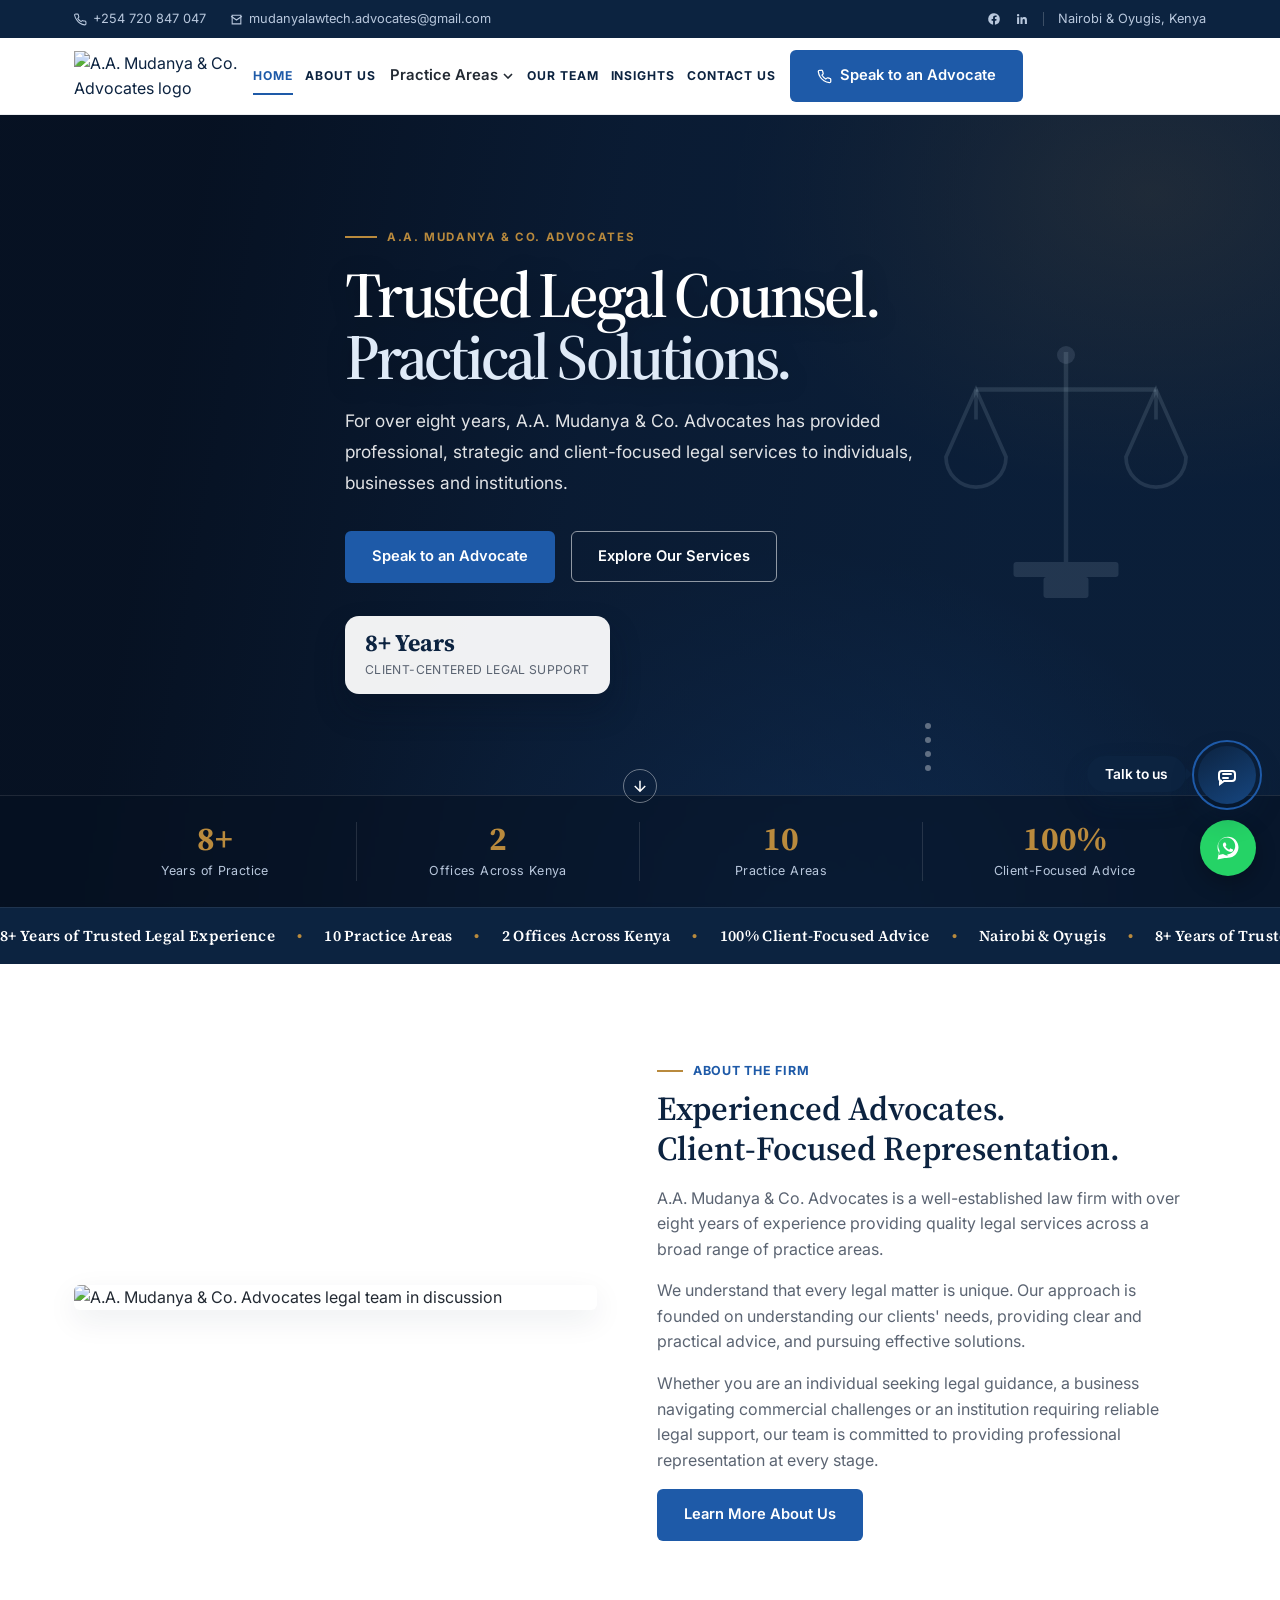
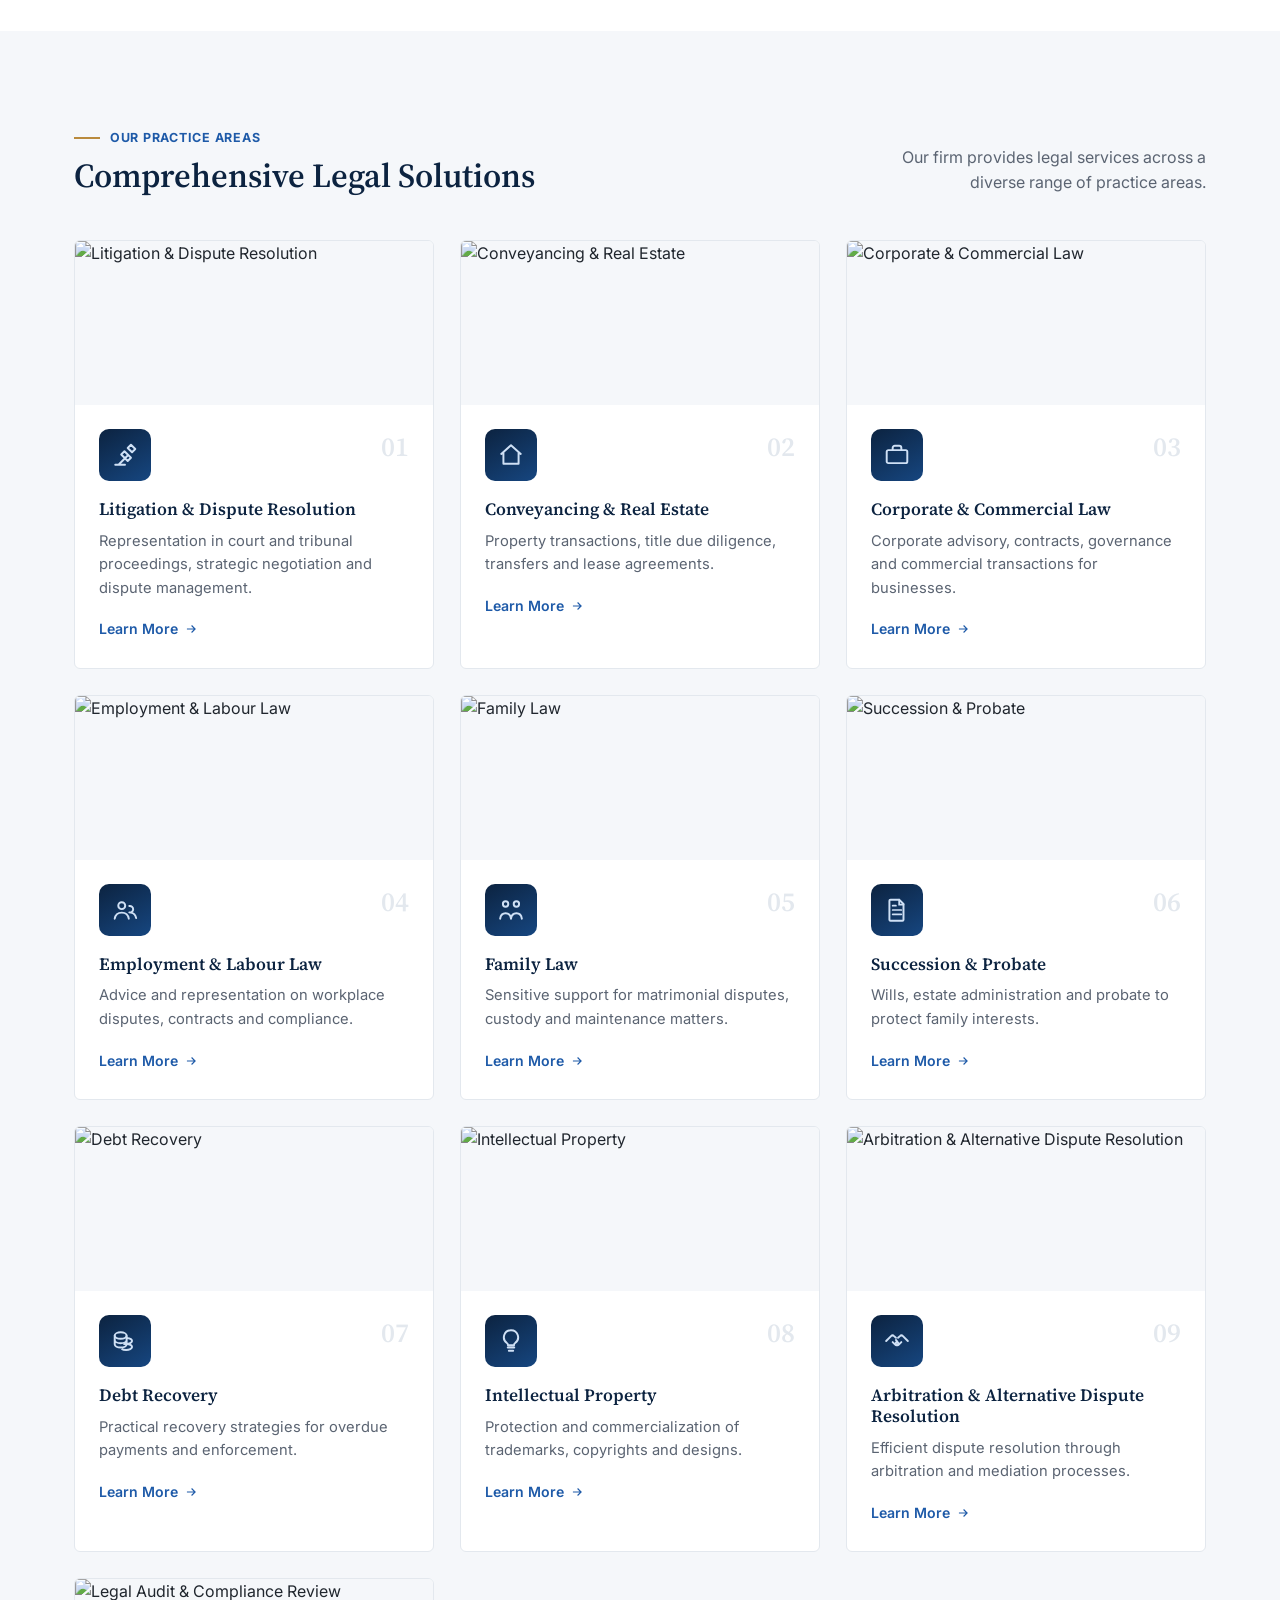
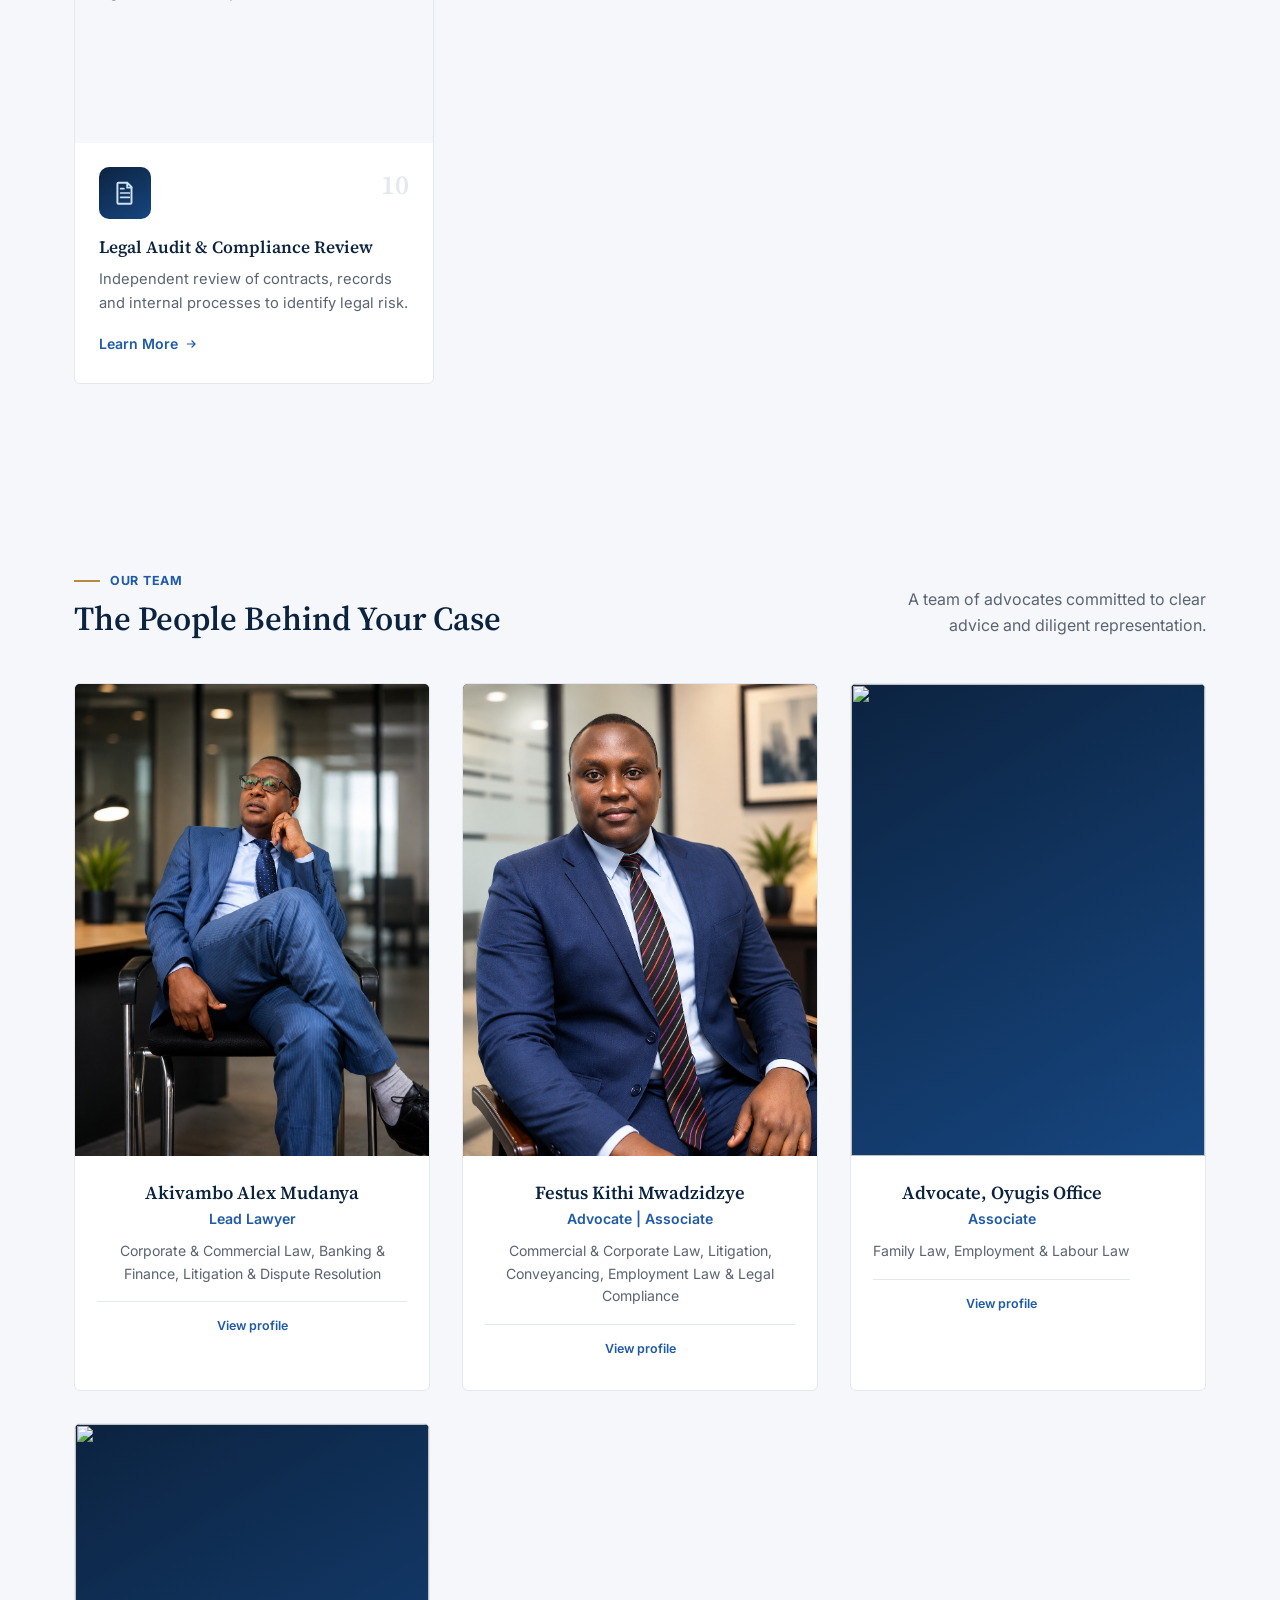
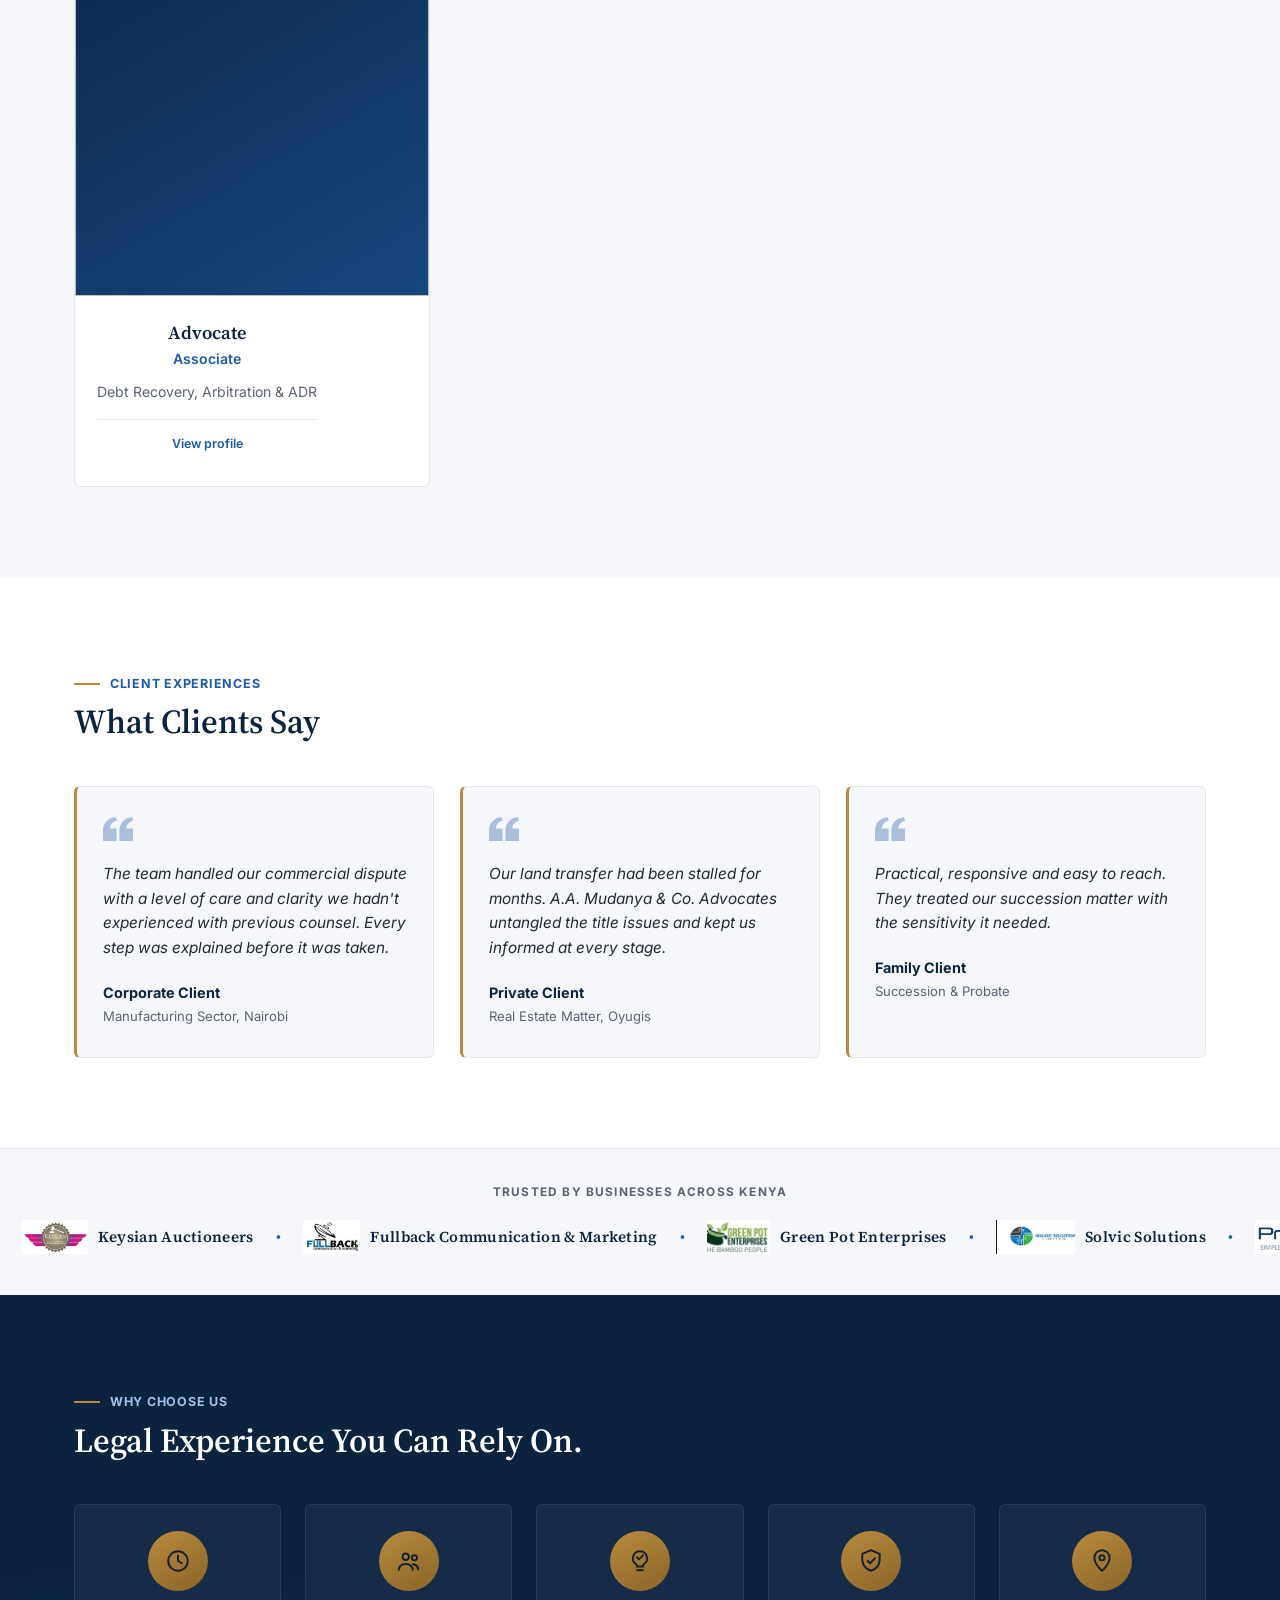
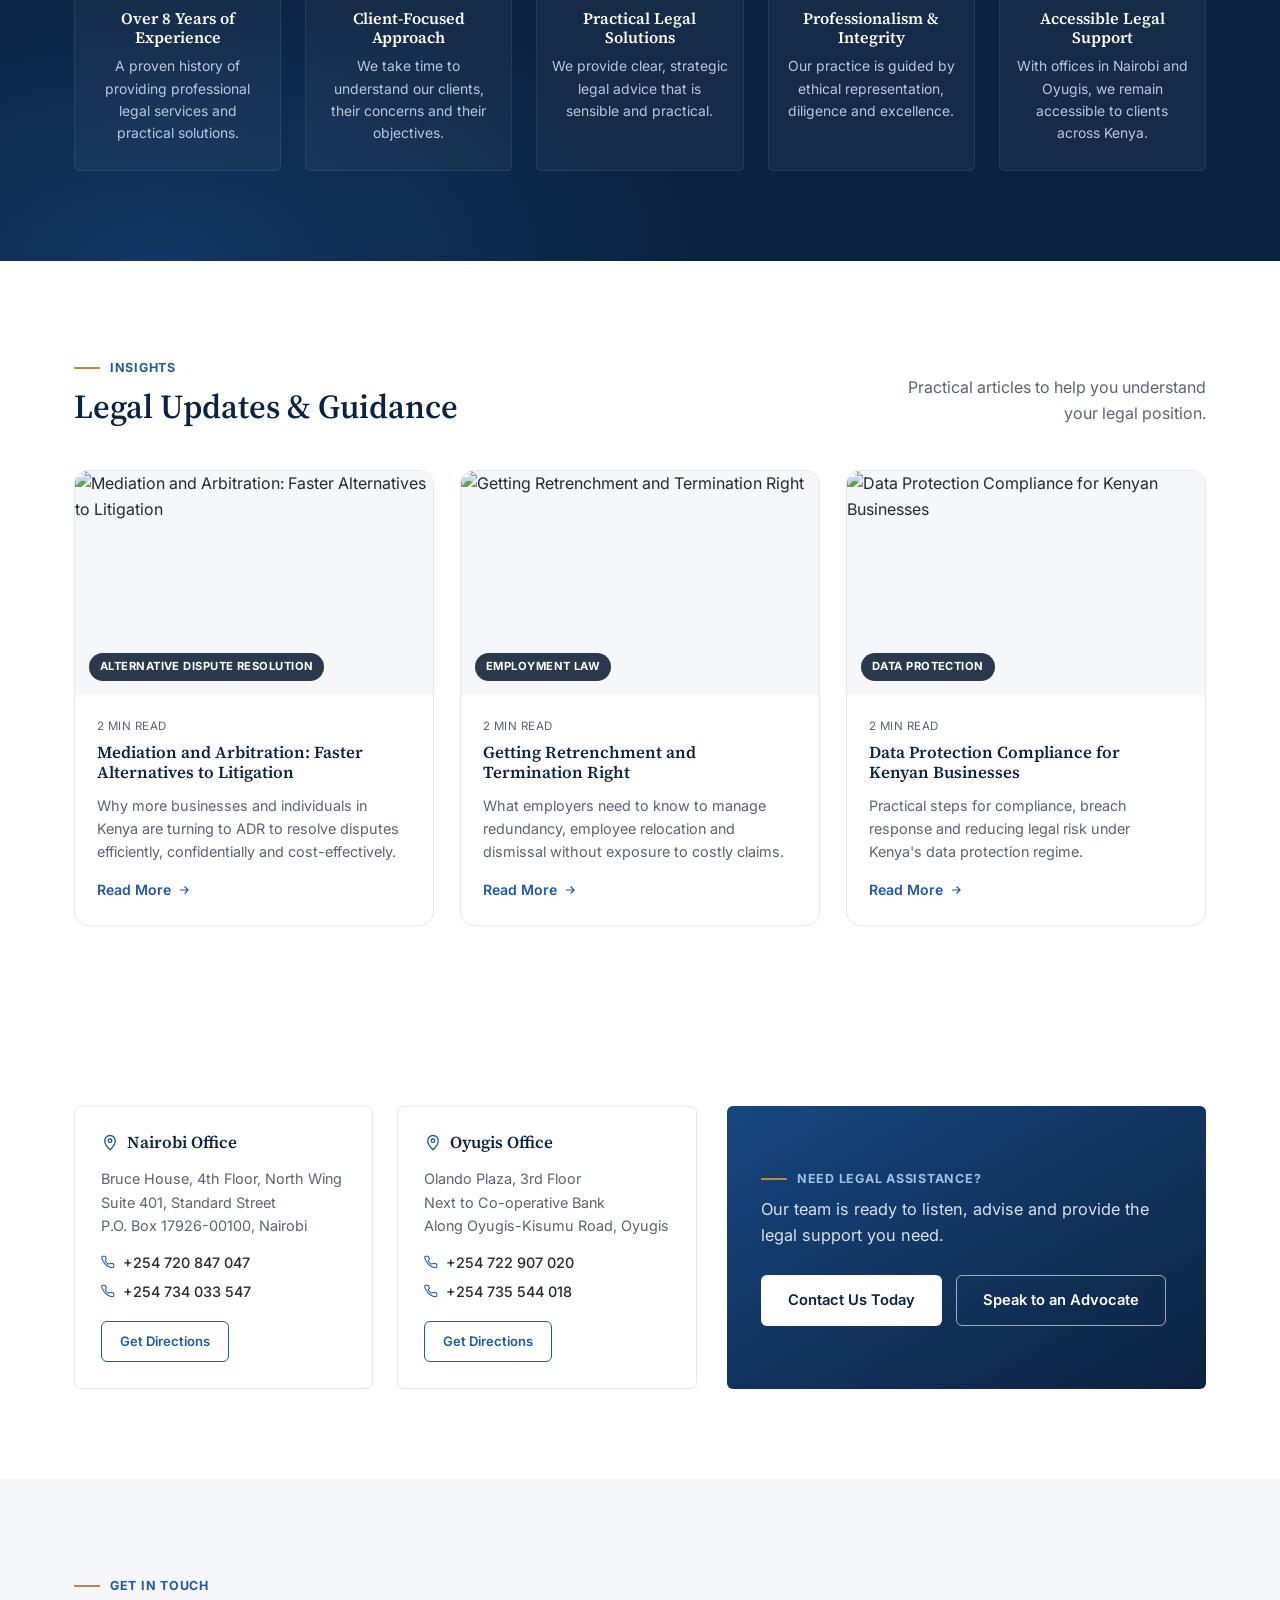
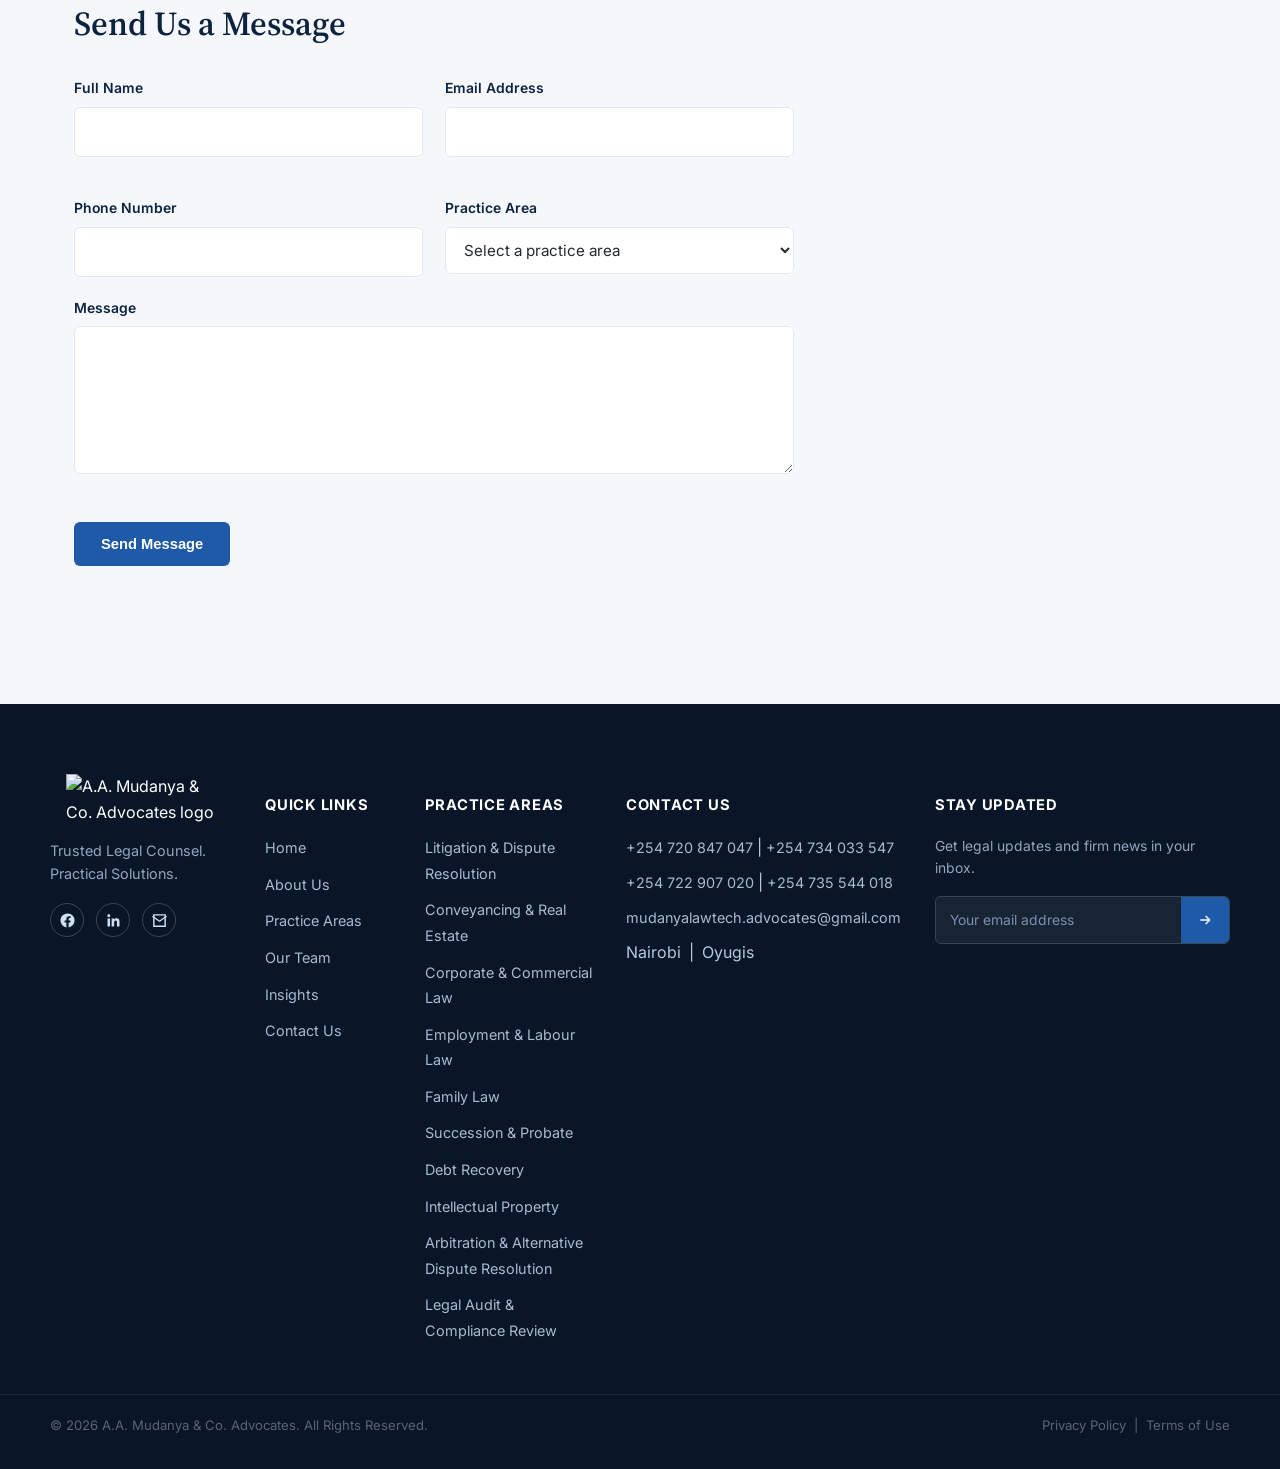
==== index.html @ a4281dee "Add files via upload" ====
<!DOCTYPE html>
<html lang="en">
<head>
<meta charset="UTF-8">
<meta name="viewport" content="width=device-width, initial-scale=1.0">
<title>A.A. Mudanya &amp; Co. Advocates | Trusted Legal Counsel, Practical Solutions</title>
<meta name="description" content="A.A. Mudanya & Co. Advocates is a well-established Kenyan law firm with over eight years of experience providing professional, strategic and client-focused legal services from offices in Nairobi and Oyugis.">
<link rel="preconnect" href="https://fonts.googleapis.com">
<link rel="preconnect" href="https://fonts.gstatic.com" crossorigin>
<link href="https://fonts.googleapis.com/css2?family=Source+Serif+4:opsz,wght@8..60,500;8..60,600;8..60,700&family=Inter:wght@400;500;600;700&display=swap" rel="stylesheet">
<link rel="stylesheet" href="style.css">
</head>
<body>

<!-- ================= UTILITY BAR ================= -->
<div class="utility-bar">
  <div class="container utility-inner">
    <div class="utility-contact">
      <a href="tel:+254720847047">
        <svg width="13" height="13" viewBox="0 0 24 24" fill="none" stroke="currentColor" stroke-width="2"><path d="M22 16.92v3a2 2 0 01-2.18 2 19.79 19.79 0 01-8.63-3.07 19.5 19.5 0 01-6-6A19.79 19.79 0 011.12 4.18 2 2 0 013.1 2h3a2 2 0 012 1.72c.12.9.35 1.79.68 2.63a2 2 0 01-.45 2.11L7.09 9.91a16 16 0 006 6l1.45-1.25a2 2 0 012.11-.45c.84.33 1.73.56 2.63.68A2 2 0 0122 16.92z"/></svg>
        +254 720 847 047
      </a>
      <a href="mailto:mudanyalawtech.advocates@gmail.com">
        <svg width="13" height="13" viewBox="0 0 24 24" fill="none" stroke="currentColor" stroke-width="2"><path d="M4 4h16v16H4z"/><path d="M22 6l-10 7L2 6"/></svg>
        mudanyalawtech.advocates@gmail.com
      </a>
    </div>
    <div class="utility-social">
      <a href="https://facebook.com" target="_blank" rel="noopener" aria-label="Facebook">
        <svg width="14" height="14" viewBox="0 0 24 24" fill="currentColor"><path d="M22 12a10 10 0 10-11.56 9.88v-6.99H7.9V12h2.54V9.8c0-2.5 1.49-3.89 3.78-3.89 1.1 0 2.24.2 2.24.2v2.46h-1.26c-1.24 0-1.63.77-1.63 1.56V12h2.78l-.44 2.89h-2.34v6.99A10 10 0 0022 12z"/></svg>
      </a>
      <a href="https://linkedin.com" target="_blank" rel="noopener" aria-label="LinkedIn">
        <svg width="14" height="14" viewBox="0 0 24 24" fill="currentColor"><path d="M20.45 20.45h-3.55v-5.57c0-1.33-.02-3.04-1.85-3.04-1.85 0-2.14 1.45-2.14 2.94v5.67H9.36V9h3.41v1.56h.05c.48-.9 1.64-1.85 3.38-1.85 3.6 0 4.27 2.37 4.27 5.46v6.28zM5.34 7.43a2.06 2.06 0 110-4.12 2.06 2.06 0 010 4.12zM7.12 20.45H3.56V9h3.56v11.45z"/></svg>
      </a>
      <span class="utility-divider" aria-hidden="true"></span>
      <span>Nairobi &amp; Oyugis, Kenya</span>
    </div>
  </div>
</div>

<!-- ================= HEADER ================= -->
<header class="site-header" id="header">
  <div class="container header-inner">
    <a href="#home" class="brand brand-logo-wrap" aria-label="A.A. Mudanya & Co. Advocates">
      <img
        class="brand-logo-mark"
        src="https://raw.githubusercontent.com/Ksyin/lawfirm/main/WhatsApp%20Image%202026-08-31%20at%2010.58.48.jpeg"
        alt="A.A. Mudanya & Co. Advocates logo"
      >
    </a>

    <nav class="main-nav" id="mainNav">
      <a href="#home" class="active">Home</a>
      <a href="#about">About Us</a>
      <div class="nav-dropdown">
        <button class="nav-dropdown-toggle" aria-haspopup="true" aria-expanded="false">
          Practice Areas <svg width="10" height="6" viewBox="0 0 10 6"><path d="M1 1l4 4 4-4" stroke="currentColor" stroke-width="1.6" fill="none"/></svg>
        </button>
        <div class="nav-dropdown-menu" id="practiceDropdown"></div>
      </div>
      <a href="#team">Our Team</a>
      <a href="#insights">Insights</a>
      <a href="#contact">Contact Us</a>
    </nav>

    <a href="tel:+254720847047" class="btn btn-primary btn-nav contact-cta">
      <svg width="15" height="15" viewBox="0 0 24 24" fill="none" stroke="currentColor" stroke-width="2"><path d="M22 16.92v3a2 2 0 01-2.18 2 19.79 19.79 0 01-8.63-3.07 19.5 19.5 0 01-6-6 19.79 19.79 0 01-3.07-8.67A2 2 0 014.11 2h3a2 2 0 012 1.72c.12.9.35 1.79.68 2.63a2 2 0 01-.45 2.11L8.09 9.91a16 16 0 006 6l1.45-1.25a2 2 0 012.11-.45c.84.33 1.73.56 2.63.68A2 2 0 0122 16.92z"/></svg>
      Speak to an Advocate
    </a>

    <button class="nav-toggle" id="navToggle" aria-label="Toggle menu" aria-expanded="false">
      <span></span><span></span><span></span>
    </button>
  </div>
</header>

<!-- ================= HERO ================= -->
<section class="hero" id="home">
  <div class="hero-slideshow" aria-hidden="true">
    <div class="hero-slide" style="background-image:url('https://images.unsplash.com/photo-1521790797524-b2497295b8a0?auto=format&fit=crop&w=1600&q=80')"></div>
    <div class="hero-slide" style="background-image:url('https://images.unsplash.com/photo-1521791136064-7986c2920216?auto=format&fit=crop&w=1600&q=80')"></div>
    <div class="hero-slide" style="background-image:url('https://images.unsplash.com/photo-1552652893-2aa10a0ab4df?auto=format&fit=crop&w=1600&q=80')"></div>
    <div class="hero-slide" style="background-image:url('https://images.unsplash.com/photo-1495603889488-42d1d66e5523?auto=format&fit=crop&w=1600&q=80')"></div>
  </div>
  <div class="hero-overlay"></div>
  <svg class="hero-scales" viewBox="0 0 200 200" aria-hidden="true">
    <line x1="100" y1="10" x2="100" y2="150" stroke="currentColor" stroke-width="3"/>
    <line x1="40" y1="35" x2="160" y2="35" stroke="currentColor" stroke-width="3"/>
    <circle cx="100" cy="12" r="6" fill="currentColor"/>
    <path d="M40 35 L20 80 a20 20 0 0040 0 Z" fill="none" stroke="currentColor" stroke-width="2.5"/>
    <path d="M160 35 L140 80 a20 20 0 0040 0 Z" fill="none" stroke="currentColor" stroke-width="2.5"/>
    <line x1="40" y1="35" x2="40" y2="55" stroke="currentColor" stroke-width="2.5"/>
    <line x1="160" y1="35" x2="160" y2="55" stroke="currentColor" stroke-width="2.5"/>
    <rect x="65" y="150" width="70" height="10" rx="2" fill="currentColor"/>
    <rect x="85" y="160" width="30" height="14" rx="2" fill="currentColor"/>
  </svg>
  <div class="container hero-inner">
    <div class="hero-copy-block">
      <p class="eyebrow hero-anim hero-anim-1">A.A. Mudanya &amp; Co. Advocates</p>
      <h1 class="hero-anim hero-anim-2">Trusted Legal Counsel.<br><span>Practical Solutions.</span></h1>
      <p class="hero-copy hero-anim hero-anim-3">For over eight years, A.A. Mudanya &amp; Co. Advocates has provided professional, strategic and client-focused legal services to individuals, businesses and institutions.</p>
      <div class="hero-actions hero-anim hero-anim-4">
        <a href="tel:+254720847047" class="btn btn-primary cta-pulse contact-cta">Speak to an Advocate</a>
        <a href="#practice-areas" class="btn btn-outline">Explore Our Services</a>
      </div>
      <div class="hero-badge hero-anim hero-anim-5">
        <strong>8+ Years</strong>
        <span>Client-centered legal support</span>
      </div>
    </div>
    <div class="hero-slide-dots" aria-hidden="true"><span></span><span></span><span></span><span></span></div>
    <a href="#practice-areas" class="hero-scroll-cue" aria-label="Scroll to explore">
      <svg width="18" height="18" viewBox="0 0 24 24" fill="none" stroke="currentColor" stroke-width="2"><path d="M12 5v14M5 12l7 7 7-7"/></svg>
    </a>
  </div>
  <div class="hero-stats" id="heroStats"></div>
</section>

<!-- ================= MARQUEE ================= -->
<div class="marquee-strip">
  <div class="marquee-track">
    <span>8+ Years of Trusted Legal Experience</span><span class="dot">•</span>
    <span>10 Practice Areas</span><span class="dot">•</span>
    <span>2 Offices Across Kenya</span><span class="dot">•</span>
    <span>100% Client-Focused Advice</span><span class="dot">•</span>
    <span>Nairobi &amp; Oyugis</span><span class="dot">•</span>
    <span>8+ Years of Trusted Legal Experience</span><span class="dot">•</span>
    <span>10 Practice Areas</span><span class="dot">•</span>
    <span>2 Offices Across Kenya</span><span class="dot">•</span>
    <span>100% Client-Focused Advice</span><span class="dot">•</span>
    <span>Nairobi &amp; Oyugis</span><span class="dot">•</span>
  </div>
</div>

<!-- ================= ABOUT ================= -->
<section class="about" id="about">
  <div class="container about-grid">
    <div class="about-media">
      <img src="https://images.unsplash.com/photo-1573496130141-209d200cebd8?auto=format&fit=crop&w=1000&q=80" alt="A.A. Mudanya &amp; Co. Advocates legal team in discussion" loading="lazy">
    </div>
    <div class="about-copy">
      <p class="section-tag reveal">About the Firm</p>
      <h2>Experienced Advocates.<br>Client-Focused Representation.</h2>
      <p>A.A. Mudanya &amp; Co. Advocates is a well-established law firm with over eight years of experience providing quality legal services across a broad range of practice areas.</p>
      <p>We understand that every legal matter is unique. Our approach is founded on understanding our clients' needs, providing clear and practical advice, and pursuing effective solutions.</p>
      <p>Whether you are an individual seeking legal guidance, a business navigating commercial challenges or an institution requiring reliable legal support, our team is committed to providing professional representation at every stage.</p>
      <a href="#contact" class="btn btn-primary">Learn More About Us</a>
    </div>
  </div>
</section>

<!-- ================= PRACTICE AREAS ================= -->
<section class="practice-areas" id="practice-areas">
  <div class="container">
    <div class="section-head">
      <div>
        <p class="section-tag reveal">Our Practice Areas</p>
        <h2>Comprehensive Legal Solutions</h2>
      </div>
      <p class="section-sub">Our firm provides legal services across a diverse range of practice areas.</p>
    </div>

    <div class="practice-grid" id="practiceGrid"></div>
  </div>
</section>

<section class="practice-detail-page" id="practiceDetailPage" aria-live="polite"></section>

<!-- ================= OUR TEAM ================= -->
<section class="team" id="team">
  <div class="container">
    <div class="section-head">
      <div>
        <p class="section-tag reveal">Our Team</p>
        <h2>The People Behind Your Case</h2>
      </div>
      <p class="section-sub">A team of advocates committed to clear advice and diligent representation.</p>
    </div>
    <div class="team-grid" id="teamGrid"></div>
  </div>
</section>

<!-- ================= TESTIMONIALS ================= -->
<section class="testimonials" id="testimonials">
  <div class="container">
    <p class="section-tag reveal">Client Experiences</p>
    <h2>What Clients Say</h2>
    <div class="testimonial-grid" id="testimonialGrid"></div>
  </div>
</section>

<!-- ================= TRUSTED BY ================= -->
<div class="clients-strip">
  <p class="clients-strip-label">Trusted by businesses across Kenya</p>
  <div class="marquee-strip marquee-strip-light">
    <div class="marquee-track marquee-track-logos">
      <span class="client-item"><img src="keysian.png" alt="Keysian Auctioneers" loading="lazy"><span>Keysian Auctioneers</span></span><span class="dot">•</span>
      <span class="client-item"><img src="fullback.png" alt="Fullback Communication & Marketing" loading="lazy"><span>Fullback Communication &amp; Marketing</span></span><span class="dot">•</span>
      <span class="client-item"><img src="greenpot.png" alt="Green Pot Enterprises" loading="lazy"><span>Green Pot Enterprises</span></span><span class="dot">•</span>
      <span class="client-item"><img src="solvic.png" alt="Solvic Solutions" loading="lazy"><span>Solvic Solutions</span></span><span class="dot">•</span>
      <span class="client-item"><img src="prosolar.png" alt="ProSolar" loading="lazy"><span>ProSolar</span></span><span class="dot">•</span>
      <span class="client-item"><img src="meridian.png" alt="Meridian Acceptances" loading="lazy"><span>Meridian Acceptances</span></span><span class="dot">•</span>
      <span class="client-item"><img src="blueriver.png" alt="Blue River Technology Solutions" loading="lazy"><span>Blue River Technology Solutions</span></span><span class="dot">•</span>
      <span class="client-item"><img src="ojowa.png" alt="Ojowa Empire" loading="lazy"><span>Ojowa Empire</span></span><span class="dot">•</span>
      <span class="client-item"><img src="kbf.png" alt="Kenya Basketball Federation" loading="lazy"><span>Kenya Basketball Federation</span></span><span class="dot">•</span>
      <span class="client-item client-item-text">Rehema Holdings</span><span class="dot">•</span>
      <span class="client-item"><img src="keysian.png" alt="Keysian Auctioneers" loading="lazy"><span>Keysian Auctioneers</span></span><span class="dot">•</span>
      <span class="client-item"><img src="fullback.png" alt="Fullback Communication & Marketing" loading="lazy"><span>Fullback Communication &amp; Marketing</span></span><span class="dot">•</span>
      <span class="client-item"><img src="greenpot.png" alt="Green Pot Enterprises" loading="lazy"><span>Green Pot Enterprises</span></span><span class="dot">•</span>
      <span class="client-item"><img src="solvic.png" alt="Solvic Solutions" loading="lazy"><span>Solvic Solutions</span></span><span class="dot">•</span>
      <span class="client-item"><img src="prosolar.png" alt="ProSolar" loading="lazy"><span>ProSolar</span></span><span class="dot">•</span>
      <span class="client-item"><img src="meridian.png" alt="Meridian Acceptances" loading="lazy"><span>Meridian Acceptances</span></span><span class="dot">•</span>
      <span class="client-item"><img src="blueriver.png" alt="Blue River Technology Solutions" loading="lazy"><span>Blue River Technology Solutions</span></span><span class="dot">•</span>
      <span class="client-item"><img src="ojowa.png" alt="Ojowa Empire" loading="lazy"><span>Ojowa Empire</span></span><span class="dot">•</span>
      <span class="client-item"><img src="kbf.png" alt="Kenya Basketball Federation" loading="lazy"><span>Kenya Basketball Federation</span></span><span class="dot">•</span>
      <span class="client-item client-item-text">Rehema Holdings</span><span class="dot">•</span>
    </div>
  </div>
</div>

<!-- ================= WHY CHOOSE US ================= -->
<section class="why-us" id="why-us">
  <div class="container">
    <p class="section-tag section-tag-light">Why Choose Us</p>
    <h2>Legal Experience You Can Rely On.</h2>

    <div class="why-grid" id="whyGrid"></div>
  </div>
</section>

<!-- ================= INSIGHTS ================= -->
<section class="insights" id="insights">
  <div class="container">
    <div class="section-head">
      <div>
        <p class="section-tag reveal">Insights</p>
        <h2>Legal Updates &amp; Guidance</h2>
      </div>
      <p class="section-sub">Practical articles to help you understand your legal position.</p>
    </div>
    <div class="insights-grid" id="insightsGrid"></div>
  </div>
</section>

<!-- ================= OFFICES / CONTACT ================= -->
<section class="offices" id="contact">
  <div class="container offices-grid">
    <div class="offices-list" id="officesList"></div>

    <div class="assist-card">
      <p class="section-tag section-tag-light">Need Legal Assistance?</p>
      <p class="assist-copy">Our team is ready to listen, advise and provide the legal support you need.</p>
      <div class="assist-actions">
        <a href="#contact-form" class="btn btn-light cta-pulse">Contact Us Today</a>
        <a href="tel:+254720847047" class="btn btn-outline-light contact-cta">Speak to an Advocate</a>
      </div>
    </div>
  </div>
</section>

<!-- ================= CONTACT FORM ================= -->
<section class="contact-form-section" id="contact-form">
  <div class="container">
    <p class="section-tag reveal">Get In Touch</p>
    <h2>Send Us a Message</h2>
    <form id="contactForm" class="contact-form" novalidate>
      <div class="form-row">
        <div class="form-field">
          <label for="fullName">Full Name</label>
          <input type="text" id="fullName" name="fullName" required>
          <span class="form-error" data-error-for="fullName"></span>
        </div>
        <div class="form-field">
          <label for="email">Email Address</label>
          <input type="email" id="email" name="email" required>
          <span class="form-error" data-error-for="email"></span>
        </div>
      </div>
      <div class="form-row">
        <div class="form-field">
          <label for="phone">Phone Number</label>
          <input type="tel" id="phone" name="phone">
        </div>
        <div class="form-field">
          <label for="subject">Practice Area</label>
          <select id="subject" name="subject"></select>
        </div>
      </div>
      <div class="form-field">
        <label for="message">Message</label>
        <textarea id="message" name="message" rows="5" required></textarea>
        <span class="form-error" data-error-for="message"></span>
      </div>
      <button type="submit" class="btn btn-primary">Send Message</button>
      <p class="form-status" id="formStatus" role="status" aria-live="polite"></p>
    </form>
  </div>
</section>

<!-- Chatbot -->
<div class="chatbot-widget" aria-live="polite">
  <button class="chatbot-banner" id="chatbotBanner" type="button">Talk to us</button>
  <button class="chatbot-fab" id="chatbotToggle" aria-label="Open legal chatbot">
    <span class="chatbot-fab-ping" aria-hidden="true"></span>
    <svg width="24" height="24" viewBox="0 0 24 24" fill="none" stroke="currentColor" stroke-width="2"><path d="M7 8h10a3 3 0 013 3v4a3 3 0 01-3 3H9l-4 3v-3H7a3 3 0 01-3-3v-4a3 3 0 013-3z"/><path d="M8 11h8M8 15h5" stroke-linecap="round"/></svg>
  </button>

  <div class="chatbot-panel" id="chatbotPanel" hidden>
    <div class="chatbot-header">
      <div>
        <strong>Legal Enquiry Desk</strong>
        <span id="chatbotHeaderSub">For general enquiries — not legal advice</span>
        <span class="chatbot-sync-status" id="chatbotSyncStatus"></span>
      </div>
      <button type="button" id="chatbotClose" aria-label="Close chatbot">×</button>
    </div>

    <div class="chatbot-gate" id="chatbotGate">
      <p class="chatbot-gate-lead">Before we begin, please share your email address. Everything you discuss here will be shared with our team so we can follow up.</p>
      <form id="chatbotGateForm" class="chatbot-gate-form" novalidate>
        <label for="chatbotGateEmail">Your email address</label>
        <input id="chatbotGateEmail" type="email" placeholder="you@example.com" required autocomplete="email">
        <span class="form-error" id="chatbotGateError"></span>
        <button type="submit" class="btn btn-primary btn-sm">Start Chat</button>
      </form>
      <p class="chatbot-gate-note">We only use this to respond to your enquiry — never for marketing.</p>
    </div>

    <div class="chatbot-body" id="chatbotBody">
      <div class="chatbot-messages" id="chatbotMessages"></div>

      <div class="chatbot-suggestions" id="chatbotSuggestions">
        <button type="button" class="chatbot-chip" data-message="I would like to request a consultation">Request a consultation</button>
        <button type="button" class="chatbot-chip" data-message="I have a land or property matter">Land matter</button>
        <button type="button" class="chatbot-chip" data-message="I have a family law matter">Family law</button>
      </div>

      <form id="chatbotForm" class="chatbot-form">
        <input id="chatbotInput" type="text" placeholder="Type your enquiry..." aria-label="Type your message">
        <button type="submit" aria-label="Send message">Send</button>
      </form>
    </div>
  </div>
</div>

<!-- WhatsApp floating button -->
<a class="whatsapp-fab" href="https://wa.me/254720847047" target="_blank" rel="noopener" aria-label="Chat with us on WhatsApp">
  <svg width="28" height="28" viewBox="0 0 32 32" fill="currentColor"><path d="M16.02 3C9.4 3 4.02 8.38 4.02 15c0 2.22.6 4.3 1.65 6.1L4 29l8.06-1.63A11.94 11.94 0 0016.02 27C22.64 27 28 21.62 28 15S22.64 3 16.02 3zm0 21.7c-1.94 0-3.75-.55-5.28-1.5l-.38-.23-4.79.97 1-4.66-.25-.39a9.63 9.63 0 01-1.5-5.19c0-5.36 4.36-9.72 9.72-9.72 5.36 0 9.72 4.36 9.72 9.72s-4.36 9.72-9.72 9.72h.48zm5.3-7.28c-.29-.15-1.72-.85-1.99-.94-.27-.1-.46-.15-.65.15-.19.29-.75.94-.92 1.13-.17.19-.34.22-.63.07-.29-.15-1.22-.45-2.32-1.44-.86-.77-1.44-1.71-1.6-2-.17-.29-.02-.45.13-.6.13-.13.29-.34.44-.51.15-.17.19-.29.29-.48.1-.19.05-.36-.02-.51-.08-.15-.65-1.58-.9-2.16-.24-.58-.48-.5-.65-.5h-.56c-.19 0-.5.07-.77.36-.26.29-1 .98-1 2.4s1.03 2.78 1.17 2.97c.15.19 2.03 3.1 4.91 4.35.69.3 1.22.48 1.64.61.69.22 1.31.19 1.81.11.55-.08 1.72-.7 1.96-1.38.24-.68.24-1.26.17-1.38-.07-.12-.26-.19-.55-.34z"/></svg>
</a>

<!-- ================= FOOTER ================= -->
<footer class="site-footer">
  <div class="container footer-grid">
    <div class="footer-brand">
      <a href="#home" class="brand brand-footer brand-logo-wrap brand-logo-wrap-footer" aria-label="A.A. Mudanya & Co. Advocates">
        <img
          class="brand-logo-mark brand-logo-mark-footer"
          src="https://raw.githubusercontent.com/Ksyin/lawfirm/main/WhatsApp%20Image%202026-08-31%20at%2010.58.48.jpeg"
          alt="A.A. Mudanya & Co. Advocates logo"
        >
      </a>
      <p>Trusted Legal Counsel.<br>Practical Solutions.</p>
      <div class="social-links">
        <a href="https://facebook.com" target="_blank" rel="noopener" aria-label="Facebook">
          <svg width="17" height="17" viewBox="0 0 24 24" fill="currentColor"><path d="M22 12a10 10 0 10-11.56 9.88v-6.99H7.9V12h2.54V9.8c0-2.5 1.49-3.89 3.78-3.89 1.1 0 2.24.2 2.24.2v2.46h-1.26c-1.24 0-1.63.77-1.63 1.56V12h2.78l-.44 2.89h-2.34v6.99A10 10 0 0022 12z"/></svg>
        </a>
        <a href="https://linkedin.com" target="_blank" rel="noopener" aria-label="LinkedIn">
          <svg width="17" height="17" viewBox="0 0 24 24" fill="currentColor"><path d="M20.45 20.45h-3.55v-5.57c0-1.33-.02-3.04-1.85-3.04-1.85 0-2.14 1.45-2.14 2.94v5.67H9.36V9h3.41v1.56h.05c.48-.9 1.64-1.85 3.38-1.85 3.6 0 4.27 2.37 4.27 5.46v6.28zM5.34 7.43a2.06 2.06 0 110-4.12 2.06 2.06 0 010 4.12zM7.12 20.45H3.56V9h3.56v11.45z"/></svg>
        </a>
        <a href="mailto:mudanyalawtech.advocates@gmail.com" aria-label="Email">
          <svg width="17" height="17" viewBox="0 0 24 24" fill="none" stroke="currentColor" stroke-width="2"><path d="M4 4h16v16H4z"/><path d="M22 6l-10 7L2 6"/></svg>
        </a>
      </div>
    </div>

    <div class="footer-col">
      <h4>Quick Links</h4>
      <ul>
        <li><a href="#home">Home</a></li>
        <li><a href="#about">About Us</a></li>
        <li><a href="#practice-areas">Practice Areas</a></li>
        <li><a href="#team">Our Team</a></li>
        <li><a href="#insights">Insights</a></li>
        <li><a href="#contact">Contact Us</a></li>
      </ul>
    </div>

    <div class="footer-col" id="footerPractice">
      <h4>Practice Areas</h4>
      <ul></ul>
    </div>

    <div class="footer-col">
      <h4>Contact Us</h4>
      <ul class="footer-contact">
        <li><a href="tel:+254720847047">+254 720 847 047</a> | <a href="tel:+254734033547">+254 734 033 547</a></li>
        <li><a href="tel:+254722907020">+254 722 907 020</a> | <a href="tel:+254735544018">+254 735 544 018</a></li>
        <li><a href="mailto:mudanyalawtech.advocates@gmail.com">mudanyalawtech.advocates@gmail.com</a></li>
        <li>Nairobi &nbsp;|&nbsp; Oyugis</li>
      </ul>
    </div>

    <div class="footer-col footer-newsletter">
      <h4>Stay Updated</h4>
      <p>Get legal updates and firm news in your inbox.</p>
      <form id="newsletterForm" class="newsletter-form" novalidate>
        <input type="email" id="newsletterEmail" name="newsletterEmail" placeholder="Your email address" required>
        <button type="submit" aria-label="Subscribe">
          <svg width="16" height="16" viewBox="0 0 24 24" fill="none" stroke="currentColor" stroke-width="2"><path d="M5 12h14M13 6l6 6-6 6"/></svg>
        </button>
      </form>
      <p class="form-status" id="newsletterStatus" role="status" aria-live="polite"></p>
    </div>
  </div>

  <div class="footer-bottom">
    <div class="container footer-bottom-inner">
      <p>&copy; <span id="year"></span> A.A. Mudanya &amp; Co. Advocates. All Rights Reserved.</p>
      <p><a href="privacy.html">Privacy Policy</a> &nbsp;|&nbsp; <a href="#">Terms of Use</a></p>
    </div>
  </div>
</footer>

<button class="back-to-top" id="backToTop" aria-label="Back to top">
  <svg width="16" height="16" viewBox="0 0 24 24" fill="none" stroke="currentColor" stroke-width="2"><path d="M12 19V5M5 12l7-7 7 7"/></svg>
</button>

<script src="data.js"></script>
<script src="script.js"></script>

<!-- Appointment Modal --> 
<div class="modal" id="appointmentModal" aria-hidden="true">
  <div class="modal-overlay" data-modal-close></div>
  <div class="modal-content" role="dialog" aria-modal="true" aria-labelledby="modalTitle">
    <button class="modal-close" data-modal-close aria-label="Close">×</button>
    <h3 id="modalTitle">Book an Appointment</h3>
    <form id="appointmentForm" class="appointment-form">
      <input type="hidden" id="appointmentPractice" name="practice">
      <div class="form-field"><label for="apptName">Full name</label><input id="apptName" name="fullName" required></div>
      <div class="form-field"><label for="apptEmail">Email</label><input id="apptEmail" name="email" type="email" required></div>
      <div class="form-field"><label for="apptPhone">Phone</label><input id="apptPhone" name="phone" required></div>
      <div class="form-field"><label for="apptDate">Preferred date & time</label><input id="apptDate" name="datetime" type="datetime-local"></div>
      <div class="form-field"><label for="apptMessage">Message</label><textarea id="apptMessage" name="message" rows="3"></textarea></div>
      <div style="display:flex;gap:10px;margin-top:12px;"><button type="submit" class="btn btn-primary">Request Appointment</button><button type="button" class="btn btn-light" data-modal-close>Cancel</button></div>
    </form>
  </div>
</div>

<!-- Team Profile Modal -->
<div class="modal" id="teamModal" aria-hidden="true">
  <div class="modal-overlay" data-modal-close></div>
  <div class="modal-content team-modal-content" role="dialog" aria-modal="true" aria-labelledby="teamModalTitle">
    <button class="modal-close" data-modal-close aria-label="Close">×</button>
    <div id="teamModalBody"></div>
  </div>
</div>
</body>
</html>
---- style.css ----
/* ==========================================================================
   A.A. Mudanya & Co. Advocates — stylesheet
   Palette:  --navy (deep brand navy) / --blue (accent, CTAs, links)
             --gold (understated highlight) / --ink (body text) / --paper (bg)
   Type:     Source Serif 4 for headings, Inter for UI/body
   ========================================================================== */

:root {
  --navy: #0c2340;
  --navy-2: #102b4e;
  --blue: #1e5aa8;
  --blue-dark: #164680;
  --gold: #b98a3d;
  --ink: #232a33;
  --ink-soft: #5b6472;
  --paper: #ffffff;
  --paper-2: #f5f7fa;
  --line: #e3e8ee;

  --font-display: "Source Serif 4", Georgia, serif;
  --font-body: "Inter", -apple-system, BlinkMacSystemFont, "Segoe UI", sans-serif;

  --container: 1180px;
  --radius: 6px;
  --shadow: 0 10px 30px rgba(12, 35, 64, 0.08);
}

* { box-sizing: border-box; }

/* ---------- contact popover (Call / WhatsApp) ---------- */
.contact-popover {
  position: fixed;
  z-index: 200;
  width: min(280px, calc(100vw - 24px));
  background: #fff;
  border: 1px solid var(--line);
  border-radius: 14px;
  box-shadow: 0 20px 45px rgba(12,35,64,.25);
  padding: 14px;
  opacity: 0;
  transform: translateY(-6px);
  pointer-events: none;
  transition: opacity .15s ease, transform .15s ease;
}
.contact-popover.is-open {
  opacity: 1;
  transform: translateY(0);
  pointer-events: auto;
}
.contact-popover-label {
  font-size: .74rem;
  font-weight: 700;
  text-transform: uppercase;
  letter-spacing: .06em;
  color: var(--ink-soft);
  margin-bottom: 10px;
}
.contact-popover-option {
  display: flex;
  align-items: center;
  gap: 10px;
  padding: 11px 12px;
  border-radius: 10px;
  font-weight: 600;
  font-size: .92rem;
  color: var(--ink);
  border: 1px solid var(--line);
  margin-bottom: 8px;
  transition: background .15s ease, border-color .15s ease;
}
.contact-popover-option:last-child { margin-bottom: 0; }
.contact-popover-option svg { flex-shrink: 0; }
.contact-popover-call { color: var(--navy); }
.contact-popover-call:hover { background: var(--paper-2); border-color: var(--blue); }
.contact-popover-whatsapp { color: #fff; background: #25d366; border-color: #25d366; }
.contact-popover-whatsapp:hover { background: #1ebe5a; }
html { scroll-behavior: smooth; }
body {
  margin: 0;
  font-family: var(--font-body);
  color: var(--ink);
  background: var(--paper);
  line-height: 1.6;
}
img { max-width: 100%; display: block; }
a { color: inherit; text-decoration: none; }
ul { list-style: none; margin: 0; padding: 0; }
h1, h2, h3 { font-family: var(--font-display); font-weight: 600; color: var(--navy); margin: 0 0 .5em; line-height: 1.2; }
p { margin: 0 0 1em; color: var(--ink-soft); }
.container { max-width: var(--container); margin: 0 auto; padding: 0 24px; }

@media (prefers-reduced-motion: reduce) {
  html { scroll-behavior: auto; }
  * { animation-duration: 0.01ms !important; transition-duration: 0.01ms !important; }
}

:focus-visible { outline: 2px solid var(--blue); outline-offset: 2px; }

/* ---------- buttons ---------- */
.btn {
  position: relative;
  display: inline-flex;
  align-items: center;
  gap: 8px;
  padding: 13px 26px;
  border-radius: var(--radius);
  font-weight: 600;
  font-size: .92rem;
  border: 1.5px solid transparent;
  cursor: pointer;
  transition: background .18s ease, color .18s ease, border-color .18s ease, transform .12s ease;
  white-space: nowrap;
  overflow: hidden;
}
.btn::after {
  content: "";
  position: absolute;
  top: 0;
  left: -60%;
  width: 40%;
  height: 100%;
  background: linear-gradient(120deg, transparent, rgba(255,255,255,.35), transparent);
  transform: skewX(-20deg);
  transition: left .55s ease;
  pointer-events: none;
}
.btn:hover::after { left: 130%; }
.btn:hover { transform: translateY(-1px); }
.btn-primary { background: var(--blue); color: #fff; }
.btn-primary:hover { background: var(--blue-dark); }
.btn-outline { background: transparent; color: #fff; border-color: rgba(255,255,255,.55); }
.btn-outline:hover { background: rgba(255,255,255,.12); border-color: #fff; }
.btn-outline-dark { background: transparent; color: var(--blue); border-color: var(--blue); }
.btn-outline-dark:hover { background: var(--blue); color: #fff; }
.btn-outline-light { background: transparent; color: #fff; border-color: rgba(255,255,255,.6); }
.btn-outline-light:hover { background: #fff; color: var(--navy); }
.btn-light { background: #fff; color: var(--navy); }
.btn-light:hover { background: var(--paper-2); }
.btn-sm { padding: 9px 18px; font-size: .82rem; }

/* ---------- pulse effect for CTAs ---------- */
@keyframes ctaPulse {
  0% { box-shadow: 0 0 0 0 rgba(30,90,168,.45); }
  70% { box-shadow: 0 0 0 14px rgba(30,90,168,0); }
  100% { box-shadow: 0 0 0 0 rgba(30,90,168,0); }
}
.cta-pulse { animation: ctaPulse 2.2s ease-out infinite; }
.cta-pulse:hover { animation-play-state: paused; }

.section-tag {
  display: inline-flex;
  align-items: center;
  gap: 10px;
  text-transform: uppercase;
  letter-spacing: .06em;
  font-size: .78rem;
  font-weight: 700;
  color: var(--blue);
  margin: 0 0 .6em;
}
.section-tag::before {
  content: "";
  width: 26px;
  height: 2px;
  background: var(--gold);
  display: inline-block;
}
.section-tag-light { color: #9fc0e8; }

/* ---------- scroll reveal ---------- */
.reveal { opacity: 0; transform: translateY(22px); transition: opacity .55s ease, transform .55s ease; }
.reveal.in-view { opacity: 1; transform: translateY(0); }
.practice-grid .reveal:nth-child(2) { transition-delay: .05s; }
.practice-grid .reveal:nth-child(3) { transition-delay: .1s; }
.practice-grid .reveal:nth-child(5) { transition-delay: .05s; }
.practice-grid .reveal:nth-child(6) { transition-delay: .1s; }
.practice-grid .reveal:nth-child(8) { transition-delay: .05s; }
.practice-grid .reveal:nth-child(9) { transition-delay: .1s; }
.why-grid .reveal:nth-child(2) { transition-delay: .06s; }
.why-grid .reveal:nth-child(3) { transition-delay: .12s; }
.why-grid .reveal:nth-child(4) { transition-delay: .18s; }
.why-grid .reveal:nth-child(5) { transition-delay: .24s; }
.testimonial-grid .reveal:nth-child(2) { transition-delay: .08s; }
.testimonial-grid .reveal:nth-child(3) { transition-delay: .16s; }
.team-grid .reveal:nth-child(2) { transition-delay: .06s; }
.team-grid .reveal:nth-child(3) { transition-delay: .12s; }
.team-grid .reveal:nth-child(4) { transition-delay: .18s; }
.insights-grid .reveal:nth-child(2) { transition-delay: .08s; }
.insights-grid .reveal:nth-child(3) { transition-delay: .16s; }

/* ================= UTILITY BAR ================= */
.utility-bar { background: var(--navy); color: #b9c8dd; font-size: .8rem; }
.utility-inner { display: flex; justify-content: space-between; align-items: center; padding: 9px 24px; gap: 20px; flex-wrap: wrap; }
.utility-contact { display: flex; gap: 24px; flex-wrap: wrap; }
.utility-contact a { display: inline-flex; align-items: center; gap: 6px; color: #b9c8dd; transition: color .15s ease; }
.utility-contact a:hover { color: #fff; }
.utility-social { display: flex; align-items: center; gap: 14px; }
.utility-social a { color: #b9c8dd; display: flex; }
.utility-social a:hover { color: var(--gold); }
.utility-divider { width: 1px; height: 14px; background: rgba(255,255,255,.2); }

/* ================= HEADER ================= */
.site-header {
  position: sticky;
  top: 0;
  z-index: 60;
  background: rgba(255,255,255,.96);
  backdrop-filter: blur(10px);
  border-bottom: 1px solid rgba(12,35,64,.08);
  transition: box-shadow .2s ease, border-color .2s ease;
}
.site-header.scrolled { box-shadow: 0 8px 24px rgba(12,35,64,.08); }
.header-inner {
  display: flex;
  align-items: center;
  gap: 14px;
  padding-top: 12px;
  padding-bottom: 12px;
}
.brand { display: flex; align-items: center; gap: 10px; color: var(--navy); margin-right: auto; margin-left: 0; }
.brand-logo-wrap {
  display: flex;
  align-items: center;
  justify-content: center;
  margin-right: 0;
  margin-left: 0;
  flex-shrink: 0;
}
.brand-logo-mark {
  width: 165px;
  max-width: 100%;
  height: auto;
  display: block;
  flex-shrink: 0;
  object-fit: contain;
}
.brand-logo-mark-footer {
  width: 150px;
}

@media (max-width: 760px) {
  .brand-logo-mark { width: 140px; }
  .brand-logo-mark-footer { width: 120px; }
}

.main-nav { display: flex; align-items: center; gap: 12px; }
.main-nav > a {
  font-size: .76rem;
  font-weight: 700;
  letter-spacing: .08em;
  text-transform: uppercase;
  color: var(--navy);
  padding: 8px 0;
  border-bottom: 2px solid transparent;
  transition: color .15s ease, border-color .15s ease;
}
.main-nav > a:hover,
.main-nav > a.active { color: var(--blue); border-color: var(--blue); }

.nav-dropdown { position: relative; }
.nav-dropdown-toggle {
  display: inline-flex;
  align-items: center;
  gap: 5px;
  background: none;
  border: none;
  font: inherit;
  font-size: .93rem;
  font-weight: 600;
  color: var(--ink);
  cursor: pointer;
  padding: 6px 2px;
}
.nav-dropdown-toggle:hover { color: var(--blue); }
.nav-dropdown-toggle svg { transition: transform .15s ease; }
.nav-dropdown.open .nav-dropdown-toggle svg { transform: rotate(180deg); }
.nav-dropdown-menu {
  position: absolute;
  top: calc(100% + 14px);
  left: 50%;
  transform: translateX(-50%);
  background: #fff;
  border: 1px solid var(--line);
  border-radius: var(--radius);
  box-shadow: var(--shadow);
  min-width: 260px;
  padding: 8px;
  display: none;
  flex-direction: column;
}
.nav-dropdown.open .nav-dropdown-menu { display: flex; }
.nav-dropdown-menu a {
  padding: 9px 12px;
  font-size: .87rem;
  border-radius: 4px;
  color: var(--ink);
}
.nav-dropdown-menu a:hover { background: var(--paper-2); color: var(--blue); }

.btn-nav { flex-shrink: 0; }

.nav-toggle {
  display: none;
  flex-direction: column;
  justify-content: center;
  gap: 5px;
  width: 34px;
  height: 34px;
  background: none;
  border: none;
  cursor: pointer;
  padding: 0;
}
.nav-toggle span { display: block; height: 2px; width: 100%; background: var(--navy); transition: transform .2s ease, opacity .2s ease; }
.nav-toggle.open span:nth-child(1) { transform: translateY(7px) rotate(45deg); }
.nav-toggle.open span:nth-child(2) { opacity: 0; }
.nav-toggle.open span:nth-child(3) { transform: translateY(-7px) rotate(-45deg); }

/* ================= HERO ================= */
.hero {
  position: relative;
  min-height: 88vh;
  display: flex;
  flex-direction: column;
  color: #fff;
  overflow: hidden;
  background: linear-gradient(120deg, var(--navy) 0%, var(--blue-dark) 55%, var(--blue) 100%);
}

/* ---------- slideshow ---------- */
.hero-slideshow {
  position: absolute;
  inset: 0;
  z-index: 0;
  overflow: hidden;
  background: var(--navy);
}
.hero-slide {
  position: absolute;
  inset: 0;
  background-size: cover;
  background-position: center;
  opacity: 0;
  transform: scale(1.1);
  animation: heroSlideCycle 24s infinite;
}
.hero-slide:nth-child(1) { animation-delay: 0s; }
.hero-slide:nth-child(2) { animation-delay: 6s; }
.hero-slide:nth-child(3) { animation-delay: 12s; }
.hero-slide:nth-child(4) { animation-delay: 18s; }
@keyframes heroSlideCycle {
  0%      { opacity: 0; transform: scale(1.1); }
  3%      { opacity: 1; }
  22%     { opacity: 1; transform: scale(1.18); }
  26%     { opacity: 0; transform: scale(1.18); }
  100%    { opacity: 0; }
}

.hero-overlay {
  position: absolute;
  inset: 0;
  z-index: 0;
  background:
    linear-gradient(100deg, rgba(6,16,32,.92) 15%, rgba(9,24,46,.72) 45%, rgba(9,24,46,.42) 75%),
    radial-gradient(ellipse 700px 500px at 90% 10%, rgba(185,138,61,.2), transparent 60%),
    radial-gradient(ellipse 800px 600px at 60% 100%, rgba(30,90,168,.35), transparent 60%);
}
.hero-scales {
  position: absolute;
  right: 5%;
  top: 50%;
  transform: translateY(-58%);
  width: min(300px, 26vw);
  height: auto;
  color: rgba(207,224,245,.12);
  z-index: 0;
}
.hero-inner {
  position: relative;
  z-index: 2;
  flex: 1 1 auto;
  display: flex;
  align-items: center;
  padding-top: 60px;
  padding-bottom: 56px;
}
.hero-copy-block { max-width: 700px; }

/* staggered fade-up entrance for hero copy */
.hero-anim {
  opacity: 0;
  transform: translateY(22px);
  animation: heroFadeUp .75s ease forwards;
}
.hero-anim-1 { animation-delay: .05s; }
.hero-anim-2 { animation-delay: .18s; }
.hero-anim-3 { animation-delay: .32s; }
.hero-anim-4 { animation-delay: .46s; }
.hero-anim-5 { animation-delay: .6s; }
@keyframes heroFadeUp {
  to { opacity: 1; transform: translateY(0); }
}

.hero .eyebrow {
  display: inline-flex;
  align-items: center;
  gap: 10px;
  text-transform: uppercase;
  letter-spacing: .14em;
  font-size: .72rem;
  font-weight: 700;
  color: var(--gold);
  margin-bottom: 18px;
}
.hero .eyebrow::before { content: ""; width: 32px; height: 1.5px; background: var(--gold); display: inline-block; }
.hero h1 {
  color: #fff;
  font-size: clamp(2.6rem, 5vw, 4.4rem);
  margin-bottom: 18px;
  letter-spacing: -.05em;
  line-height: .96;
  font-weight: 600;
  max-width: 700px;
  text-shadow: 0 4px 24px rgba(0,0,0,.25);
}
.hero h1 span { color: #dfeaf7; }
.hero-copy {
  color: rgba(255,255,255,.88);
  font-size: 1.08rem;
  max-width: 590px;
  margin-bottom: 32px;
  line-height: 1.8;
}
.hero-actions { display: flex; flex-wrap: wrap; gap: 16px; margin-bottom: 34px; }

/* ---------- badge (formerly hero-visual-badge) ---------- */
.hero-badge {
  display: inline-flex;
  flex-direction: column;
  background: rgba(255,255,255,.94);
  color: var(--navy);
  border-radius: 14px;
  padding: 14px 20px;
  box-shadow: 0 16px 30px rgba(6,18,34,.3);
  animation: heroFadeUp .75s ease forwards, heroBadgeFloat 3.4s ease-in-out .9s infinite;
}
.hero-badge strong {
  display: block;
  font-family: var(--font-display);
  font-size: 1.5rem;
  color: var(--navy);
  line-height: 1.1;
}
.hero-badge span {
  display: block;
  font-size: .76rem;
  letter-spacing: .03em;
  text-transform: uppercase;
  color: var(--ink-soft);
  margin-top: 4px;
}
@keyframes heroBadgeFloat {
  0%, 100% { transform: translateY(0); }
  50% { transform: translateY(-6px); }
}

/* ---------- slide indicator dots ----------
   Positioned relative to `.hero-inner` (not the whole `.hero` section) so
   they always sit a fixed distance above the copy block regardless of how
   tall the stats bar underneath ends up being — this is what keeps them
   from drifting onto/behind the stats bar on shorter screens. */
.hero-slide-dots {
  position: absolute;
  z-index: 2;
  right: 28px;
  bottom: 24px;
  display: flex;
  flex-direction: column;
  gap: 8px;
}
.hero-slide-dots span {
  width: 6px;
  height: 6px;
  border-radius: 50%;
  background: rgba(255,255,255,.35);
  animation: heroDotPulse 24s infinite;
}
.hero-slide-dots span:nth-child(1) { animation-delay: 0s; }
.hero-slide-dots span:nth-child(2) { animation-delay: 6s; }
.hero-slide-dots span:nth-child(3) { animation-delay: 12s; }
.hero-slide-dots span:nth-child(4) { animation-delay: 18s; }
@keyframes heroDotPulse {
  0%, 22% { background: var(--gold); box-shadow: 0 0 0 3px rgba(185,138,61,.3); }
  26%, 100% { background: rgba(255,255,255,.35); box-shadow: none; }
}

/* ---------- scroll cue ----------
   Also anchored to `.hero-inner` (see note on `.hero-slide-dots` above) so
   it always floats just under the hero copy, never on top of the stats
   bar/badge below it. */
.hero-scroll-cue {
  position: absolute;
  z-index: 2;
  left: 50%;
  bottom: -8px;
  transform: translateX(-50%);
  width: 34px;
  height: 34px;
  border-radius: 50%;
  border: 1px solid rgba(255,255,255,.4);
  color: #fff;
  display: flex;
  align-items: center;
  justify-content: center;
  animation: heroScrollBounce 2s ease-in-out infinite;
  transition: background .18s ease, border-color .18s ease;
}
.hero-scroll-cue:hover { background: rgba(255,255,255,.14); border-color: #fff; }
@keyframes heroScrollBounce {
  0%, 100% { transform: translate(-50%, 0); }
  50% { transform: translate(-50%, 6px); }
}
@media (max-width: 760px) {
  .hero-slide-dots { display: none; }
}

.hero-stats {
  position: relative;
  z-index: 1;
  flex-shrink: 0;
  background: rgba(6,18,34,.55);
  border-top: 1px solid rgba(255,255,255,.1);
  backdrop-filter: blur(2px);
}
.hero-stats-inner {
  display: grid;
  grid-template-columns: repeat(4, 1fr);
  padding: 26px 24px;
}
.stat { text-align: center; border-right: 1px solid rgba(255,255,255,.12); padding: 0 12px; }
.stat:last-child { border-right: none; }
.stat-value { display: block; font-family: var(--font-display); font-size: clamp(1.5rem, 2.6vw, 2.1rem); font-weight: 700; color: var(--gold); line-height: 1; margin-bottom: 6px; }
.stat-label { display: block; font-size: .78rem; letter-spacing: .03em; color: #b9c8dd; }

/* ================= MARQUEE ================= */
.marquee-strip {
  overflow: hidden;
  background: var(--navy);
  padding: 15px 0;
  white-space: nowrap;
  border-top: 1px solid rgba(255,255,255,.08);
}
.marquee-track {
  display: inline-flex;
  align-items: center;
  gap: 22px;
  animation: marqueeScroll 26s linear infinite;
  will-change: transform;
}
.marquee-strip:hover .marquee-track { animation-play-state: paused; }
.marquee-track span {
  font-family: var(--font-display);
  font-weight: 600;
  letter-spacing: .02em;
  font-size: .95rem;
  color: #fff;
}
.marquee-track .dot { color: var(--gold); font-weight: 700; }
@keyframes marqueeScroll {
  from { transform: translateX(0); }
  to { transform: translateX(-50%); }
}

/* ---------- trusted-by client strip (light variant) ---------- */
.clients-strip { background: var(--paper-2); padding: 34px 0 0; border-top: 1px solid var(--line); }
.clients-strip-label {
  text-align: center;
  text-transform: uppercase;
  letter-spacing: .1em;
  font-size: .74rem;
  font-weight: 700;
  color: var(--ink-soft);
  margin-bottom: 18px;
}
.marquee-strip-light {
  background: transparent;
  border-top: none;
  padding: 0 0 34px;
}
.marquee-strip-light .marquee-track span { color: var(--navy); font-weight: 600; }
.marquee-strip-light .marquee-track .dot { color: var(--blue); }

/* ---------- trusted-by client logos ---------- */
.marquee-track-logos { gap: 0; }
.client-item {
  display: inline-flex;
  align-items: center;
  gap: 10px;
  padding: 0 22px;
}
.client-item img {
  height: 34px;
  width: auto;
  max-width: 120px;
  object-fit: contain;
  display: block;
  flex-shrink: 0;
}
.client-item-text { font-family: var(--font-display); }
@media (max-width: 560px) {
  .client-item img { height: 28px; }
  .client-item { padding: 0 14px; gap: 8px; }
}

/* ================= ABOUT ================= */
.about { padding: 90px 0; }
.about-grid { display: grid; grid-template-columns: 1fr 1.05fr; gap: 60px; align-items: center; }
.about-media img { border-radius: var(--radius); box-shadow: var(--shadow); }
.about-copy h2 { font-size: clamp(1.6rem, 3vw, 2.1rem); }
.about-copy p { max-width: 54ch; }

/* ================= PRACTICE AREAS ================= */
.practice-areas { padding: 90px 0; background: var(--paper-2); }
.section-head { display: flex; justify-content: space-between; align-items: flex-end; gap: 30px; margin-bottom: 44px; flex-wrap: wrap; }
.section-head h2 { font-size: clamp(1.6rem, 3vw, 2.1rem); margin: 0; }
.section-sub { max-width: 320px; margin: 0; text-align: right; }
@media (max-width: 700px) { .section-sub { text-align: left; } }

.practice-grid { display: grid; grid-template-columns: repeat(3, 1fr); gap: 26px; }
.practice-card {
  position: relative;
  background: #fff;
  border: 1px solid var(--line);
  border-radius: var(--radius);
  overflow: hidden;
  transition: box-shadow .25s ease, border-color .25s ease, transform .25s ease;
}
.practice-card::before {
  content: "";
  position: absolute;
  top: 0; left: 0; right: 0;
  height: 3px;
  background: linear-gradient(90deg, var(--blue), var(--gold));
  transform: scaleX(0);
  transform-origin: left;
  transition: transform .3s ease;
}
.practice-card:hover {
  box-shadow: var(--shadow);
  border-color: transparent;
  transform: translateY(-4px);
}
.practice-card:hover::before { transform: scaleX(1); }
.practice-card-visual {
  position: relative;
  height: 164px;
  overflow: hidden;
  background: var(--paper-2);
}
.practice-card-visual img {
  width: 100%;
  height: 100%;
  object-fit: cover;
  filter: saturate(0.82) contrast(1.04);
}
.practice-card-body {
  padding: 24px 24px 26px;
  position: relative;
}
.practice-index {
  position: absolute;
  top: 20px;
  right: 24px;
  font-family: var(--font-display);
  font-size: 1.7rem;
  font-weight: 600;
  color: var(--line);
  z-index: 1;
}
.practice-icon {
  width: 52px; height: 52px;
  display: flex; align-items: center; justify-content: center;
  background: linear-gradient(150deg, var(--navy), var(--blue-dark));
  color: #cfe0f5;
  border-radius: 10px;
  margin-bottom: 18px;
}
.practice-card h3 { font-size: 1.08rem; margin-bottom: 10px; padding-right: 30px; }
.practice-card p { font-size: .92rem; margin-bottom: 16px; }
.learn-more { display: inline-flex; align-items: center; gap: 6px; color: var(--blue); font-weight: 600; font-size: .88rem; background: transparent; border: none; padding: 0; cursor: pointer; font-family: inherit; }
.learn-more svg { transition: transform .15s ease; }
.learn-more:hover svg { transform: translateX(3px); }

.practice-detail-metrics {
  display: grid;
  grid-template-columns: repeat(3, minmax(0, 1fr));
  gap: 18px;
  margin-top: 28px;
}
.practice-detail-stat {
  background: rgba(255,255,255,.06);
  border: 1px solid rgba(255,255,255,.1);
  border-radius: 14px;
  padding: 18px 18px 16px;
}
.practice-detail-stat span {
  display: block;
  font-size: .72rem;
  text-transform: uppercase;
  letter-spacing: .08em;
  color: #cfe0f5;
  margin-bottom: 10px;
}
.practice-detail-stat strong {
  display: block;
  font-size: .95rem;
  line-height: 1.5;
  color: #fff;
  font-weight: 600;
}

.practice-detail-page {
  display: none;
  background: #f7f9fc;
  padding: 40px 0 90px;
}
.practice-detail-page.active { display: block; }
.practice-detail-wrap { padding-top: 10px; }
.practice-detail-back {
  margin-bottom: 18px;
}
.practice-detail-back a {
  display: inline-flex;
  align-items: center;
  gap: 8px;
  color: var(--blue);
  font-weight: 600;
}
.practice-detail-grid {
  display: grid;
  grid-template-columns: 1.1fr .9fr;
  gap: 32px;
  background: #fff;
  border: 1px solid var(--line);
  border-radius: 18px;
  padding: 30px;
  box-shadow: var(--shadow);
}
.practice-detail-copy h2 {
  font-size: clamp(2rem, 3vw, 2.8rem);
  margin-bottom: 14px;
}
.practice-detail-summary,
.practice-detail-focus {
  font-size: 1rem;
  color: var(--ink);
}
.practice-detail-focus {
  color: var(--blue);
  font-weight: 600;
}
.practice-detail-list {
  list-style: none;
  padding: 0;
  margin: 20px 0 0;
  display: grid;
  gap: 10px;
}
.practice-detail-list li {
  position: relative;
  padding-left: 22px;
  color: var(--ink-soft);
}
.practice-detail-list li::before {
  content: "";
  position: absolute;
  left: 0;
  top: 10px;
  width: 8px;
  height: 8px;
  border-radius: 50%;
  background: var(--gold);
}
.practice-detail-actions {
  margin-top: 26px;
  display: flex;
  flex-wrap: wrap;
  gap: 14px;
}
.practice-detail-visual {
  overflow: hidden;
  border-radius: 16px;
  min-height: 100%;
  background: linear-gradient(150deg, #dfeaf7, #edf4ff);
}
.practice-detail-visual img {
  width: 100%;
  height: 100%;
  min-height: 420px;
  object-fit: cover;
}
.practice-detail-gallery {
  margin-top: 24px;
  display: grid;
  grid-template-columns: repeat(2, minmax(0, 1fr));
  gap: 14px;
}
.practice-detail-gallery-item {
  overflow: hidden;
  border-radius: 14px;
  border: 1px solid var(--line);
  background: var(--paper-2);
  min-height: 180px;
}
.practice-detail-gallery-item img {
  width: 100%;
  height: 100%;
  min-height: 180px;
  object-fit: cover;
}
.practice-detail-panel {
  margin-top: 24px;
  background: linear-gradient(150deg, var(--navy), var(--blue-dark));
  color: #fff;
  border-radius: 16px;
  padding: 28px 30px;
}
.practice-detail-panel h3 {
  color: #fff;
  margin-bottom: 10px;
}
.metrics-swipe-hint {
  display: none;
  font-size: .7rem;
  font-weight: 600;
  text-transform: none;
  letter-spacing: normal;
  color: #cfe0f5;
  background: rgba(255,255,255,.12);
  border-radius: 999px;
  padding: 3px 10px;
  margin-left: 8px;
  vertical-align: middle;
  animation: swipeHintNudge 1.8s ease-in-out infinite;
}
@keyframes swipeHintNudge {
  0%, 100% { transform: translateX(0); }
  50% { transform: translateX(4px); }
}
.practice-detail-panel p {
  color: #dfeaf7;
  margin: 0;
}
.insight-related-list { display: flex; flex-direction: column; gap: 12px; }

/* ================= WHY CHOOSE US ================= */
.why-us {
  position: relative;
  background: var(--navy);
  color: #fff;
  padding: 90px 0;
  overflow: hidden;
}
.why-us::before {
  content: "";
  position: absolute;
  inset: 0;
  background: radial-gradient(ellipse 900px 500px at 12% 100%, rgba(30,90,168,.35), transparent 60%);
  pointer-events: none;
}
.why-us .container { position: relative; }
.why-us h2 { color: #fff; font-size: clamp(1.6rem, 3vw, 2.1rem); max-width: 640px; margin-bottom: 44px; }
.why-grid { display: grid; grid-template-columns: repeat(5, 1fr); gap: 24px; }
.why-card {
  text-align: center;
  padding: 26px 14px;
  border-radius: var(--radius);
  background: rgba(255,255,255,.04);
  border: 1px solid rgba(255,255,255,.08);
  transition: background .2s ease, transform .2s ease;
}
.why-card:hover { background: rgba(255,255,255,.08); transform: translateY(-3px); }
.why-icon {
  width: 60px; height: 60px;
  margin: 0 auto 18px;
  display: flex; align-items: center; justify-content: center;
  background: linear-gradient(150deg, var(--gold), #8a6529);
  border-radius: 50%;
  color: #12202f;
}
.why-card h3 { color: #fff; font-size: 1rem; margin-bottom: 8px; }
.why-card p { color: #b9c8dd; font-size: .87rem; margin: 0; }

/* ================= TESTIMONIALS ================= */
.testimonials { padding: 90px 0; }
.testimonials h2 { font-size: clamp(1.6rem, 3vw, 2.1rem); margin-bottom: 44px; }
.testimonial-grid { display: grid; grid-template-columns: repeat(3, 1fr); gap: 26px; }
.testimonial-card {
  margin: 0;
  background: var(--paper-2);
  border: 1px solid var(--line);
  border-left: 3px solid var(--gold);
  border-radius: var(--radius);
  padding: 30px 26px;
}
.quote-mark { color: var(--blue); opacity: .35; margin-bottom: 14px; }
.testimonial-card blockquote { margin: 0 0 20px; font-size: .96rem; color: var(--ink); font-style: italic; }
.testimonial-card figcaption { display: flex; flex-direction: column; gap: 2px; }
.testimonial-card figcaption strong { font-size: .9rem; color: var(--navy); }
.testimonial-card figcaption span { font-size: .82rem; color: var(--ink-soft); }

/* ================= TEAM ================= */
.team { padding: 90px 0; background: var(--paper-2); }
.team-grid { display: grid; grid-template-columns: repeat(3, 1fr); gap: 32px; }
.team-card {
  /* `.team-card` is now a <button> (so it's keyboard- and screen-reader-
     accessible as an interactive element) — reset native button styling
     back to how the card looked as a plain div. */
  display: flex;
  flex-direction: column;
  width: 100%;
  font: inherit;
  color: inherit;
  cursor: pointer;
  background: #fff;
  border: 1px solid var(--line);
  border-radius: var(--radius);
  padding: 0;
  overflow: hidden;
  text-align: center;
  transition: box-shadow .2s ease, transform .2s ease;
}
.team-card:hover, .team-card:focus-visible { box-shadow: var(--shadow); transform: translateY(-3px); }
.team-card:focus-visible { outline: 2px solid var(--blue); outline-offset: 2px; }
.team-avatar {
  width: 100%;
  aspect-ratio: 3 / 4;
  margin: 0;
  display: flex; align-items: center; justify-content: center;
  border-radius: 0;
  background: linear-gradient(150deg, var(--navy), var(--blue-dark));
  color: #cfe0f5;
  font-family: var(--font-display);
  font-size: 3.4rem;
  font-weight: 600;
  overflow: hidden;
}
.team-avatar img { width: 100%; height: 100%; object-fit: cover; object-position: top center; }
.team-card-body { padding: 26px 22px 30px; }
.team-card h3 { font-size: 1.15rem; margin-bottom: 4px; }
.team-role { color: var(--blue); font-size: .88rem; font-weight: 600; margin-bottom: 10px; }
.team-focus { font-size: .88rem; margin: 0; }
.team-view-more {
  display: inline-block;
  margin-top: 16px;
  font-size: .78rem;
  font-weight: 600;
  color: var(--blue);
  border-top: 1px solid var(--line);
  padding-top: 14px;
  width: 100%;
}

/* ---------- team profile modal ---------- */
.modal-content.team-modal-content { width: min(620px, 94%); max-height: 84vh; overflow-y: auto; text-align: left; }
.team-modal-header { display: flex; align-items: center; gap: 16px; margin-bottom: 18px; padding-right: 24px; }
.team-modal-avatar {
  flex-shrink: 0;
  width: 64px; height: 64px;
  display: flex; align-items: center; justify-content: center;
  border-radius: 50%;
  background: linear-gradient(150deg, var(--navy), var(--blue-dark));
  color: #cfe0f5;
  font-family: var(--font-display);
  font-size: 1.2rem;
  font-weight: 600;
  overflow: hidden;
}
.team-modal-avatar img { width: 100%; height: 100%; object-fit: cover; }
.team-modal-header h3 { font-size: 1.2rem; margin-bottom: 4px; }
.team-modal-credentials { color: var(--blue); font-size: .86rem; font-weight: 600; margin: 0; }
.team-modal-section { margin-bottom: 18px; }
.team-modal-section:last-child { margin-bottom: 0; }
.team-modal-section h4 {
  font-size: .78rem;
  text-transform: uppercase;
  letter-spacing: .06em;
  color: var(--ink-soft);
  margin-bottom: 8px;
}
.team-modal-section p { font-size: .92rem; line-height: 1.7; margin-bottom: 10px; }
.team-modal-section p:last-child { margin-bottom: 0; }
.team-modal-section ul { margin: 0; padding-left: 18px; font-size: .9rem; line-height: 1.6; }
.team-modal-section li { margin-bottom: 4px; }
.team-modal-tags { display: flex; flex-wrap: wrap; gap: 8px; }
.team-modal-tags span {
  background: var(--paper-2);
  border: 1px solid var(--line);
  border-radius: 999px;
  padding: 6px 12px;
  font-size: .78rem;
  color: var(--navy);
  font-weight: 600;
}
.team-modal-areas { display: flex; flex-direction: column; gap: 14px; }
.team-modal-area {
  background: var(--paper-2);
  border: 1px solid var(--line);
  border-radius: 10px;
  padding: 14px 16px;
}
.team-modal-area h5 {
  font-size: .92rem;
  color: var(--navy);
  margin: 0 0 6px;
}
.team-modal-area p { font-size: .86rem; line-height: 1.6; margin: 0; color: var(--ink-soft); }
.team-modal-quote {
  border-left: 3px solid var(--blue);
  padding: 4px 0 4px 16px;
}
.team-modal-quote blockquote {
  margin: 0;
  font-size: .96rem;
  font-style: italic;
  line-height: 1.7;
  color: var(--navy);
}
.team-modal-values span { color: var(--blue); }
@media (max-width: 560px) {
  .team-modal-header { flex-direction: column; align-items: flex-start; }
}

/* ================= INSIGHTS ================= */
.insights { padding: 90px 0; }
.insights-grid { display: grid; grid-template-columns: repeat(3, 1fr); gap: 26px; }
.insight-card {
  border: 1px solid var(--line);
  border-radius: 14px;
  overflow: hidden;
  background: #fff;
  display: flex;
  flex-direction: column;
  transition: box-shadow .2s ease, transform .2s ease;
}
.insight-card:hover { box-shadow: var(--shadow); transform: translateY(-4px); }
.insight-card-media {
  position: relative;
  display: block;
  aspect-ratio: 16 / 10;
  overflow: hidden;
  background: var(--paper-2);
}
.insight-card-media img {
  width: 100%;
  height: 100%;
  object-fit: cover;
  transition: transform .4s ease;
}
.insight-card:hover .insight-card-media img { transform: scale(1.07); }
.insight-card-body { padding: 22px 22px 24px; display: flex; flex-direction: column; flex: 1; }
.insight-meta {
  font-size: .72rem;
  letter-spacing: .04em;
  text-transform: uppercase;
  color: var(--ink-soft);
  margin-bottom: 8px;
}
.insight-card h3 { font-size: 1.05rem; margin-bottom: 10px; }
.insight-card h3 a { color: var(--navy); transition: color .15s ease; }
.insight-card h3 a:hover { color: var(--blue); }
.insight-card p { font-size: .9rem; margin-bottom: 16px; flex: 1; }
.insight-tag {
  display: inline-block;
  font-size: .7rem;
  font-weight: 700;
  text-transform: uppercase;
  letter-spacing: .04em;
  color: #fff;
  background: rgba(9,24,46,.85);
  padding: 5px 11px;
  border-radius: 20px;
}
.insight-card-media .insight-tag {
  position: absolute;
  left: 14px;
  bottom: 14px;
}

/* ---------- insight article page ---------- */
.insight-page { padding: 0 0 90px; }
.insight-hero {
  position: relative;
  min-height: 46vh;
  display: flex;
  align-items: flex-end;
  background-size: cover;
  background-position: center;
  color: #fff;
  overflow: hidden;
}
.insight-hero-overlay {
  position: absolute;
  inset: 0;
  background: linear-gradient(0deg, rgba(6,16,32,.92) 5%, rgba(6,16,32,.55) 55%, rgba(6,16,32,.3) 100%);
}
.insight-hero-inner {
  position: relative;
  z-index: 1;
  padding: 60px 24px 40px;
  max-width: 860px;
}
.insight-hero-back {
  display: inline-flex;
  align-items: center;
  gap: 8px;
  color: #dfeaf7;
  font-weight: 600;
  font-size: .85rem;
  margin-bottom: 22px;
  transition: color .15s ease;
}
.insight-hero-back:hover { color: #fff; }
.insight-tag-hero { margin-bottom: 16px; background: rgba(185,138,61,.85); }
.insight-hero h1 {
  color: #fff;
  font-size: clamp(1.9rem, 3.4vw, 2.9rem);
  line-height: 1.12;
  margin-bottom: 16px;
  max-width: 780px;
}
.insight-hero-meta { display: flex; align-items: center; gap: 10px; font-size: .84rem; color: #cfe0f5; }
.insight-hero-meta .dot { opacity: .6; }

.insight-body-wrap { padding-top: 48px; }
.insight-body-grid {
  display: grid;
  grid-template-columns: 1.7fr 1fr;
  gap: 40px;
  align-items: start;
}
.insight-article { font-size: 1rem; }
.insight-article p { color: var(--ink); line-height: 1.85; margin-bottom: 1.2em; }
.insight-article .practice-detail-summary {
  font-size: 1.12rem;
  font-family: var(--font-display);
  color: var(--navy);
  line-height: 1.6;
  margin-bottom: 1.4em;
}
.insight-share {
  display: flex;
  align-items: center;
  gap: 12px;
  margin: 30px 0;
  padding: 16px 18px;
  background: var(--paper-2);
  border-radius: 12px;
  font-size: .82rem;
  font-weight: 600;
  color: var(--ink-soft);
}
.insight-share a {
  width: 32px;
  height: 32px;
  border-radius: 50%;
  background: #fff;
  border: 1px solid var(--line);
  color: var(--navy);
  display: flex;
  align-items: center;
  justify-content: center;
  transition: background .15s ease, color .15s ease, border-color .15s ease;
}
.insight-share a:hover { background: var(--blue); color: #fff; border-color: var(--blue); }

.insight-sidebar { display: flex; flex-direction: column; gap: 24px; position: sticky; top: 100px; }
.insight-cta-panel p { margin-bottom: 16px; }
.insight-related h3 { font-size: 1rem; margin-bottom: 14px; color: var(--navy); }
.insight-related-card {
  display: flex;
  gap: 12px;
  align-items: center;
  border: 1px solid var(--line);
  border-radius: 12px;
  padding: 10px;
  background: #fff;
  transition: box-shadow .15s ease, transform .15s ease;
}
.insight-related-card:hover { box-shadow: var(--shadow); transform: translateY(-2px); }
.insight-related-card img {
  width: 68px;
  height: 68px;
  border-radius: 8px;
  object-fit: cover;
  flex-shrink: 0;
}
.insight-related-card h4 {
  margin: 3px 0 0;
  font-size: .87rem;
  font-family: var(--font-body);
  font-weight: 600;
  color: var(--navy);
  line-height: 1.35;
}
.insight-tag-sm {
  display: inline-block;
  font-size: .64rem;
  font-weight: 700;
  text-transform: uppercase;
  letter-spacing: .03em;
  color: var(--blue);
}

@media (max-width: 900px) {
  .insight-body-grid { grid-template-columns: 1fr; }
  .insight-sidebar { position: static; }
}
@media (max-width: 760px) {
  .insight-hero-inner { padding: 44px 20px 30px; }
}

/* ================= OFFICES ================= */
.offices { padding: 90px 0; }
.offices-grid { display: grid; grid-template-columns: 1.3fr 1fr; gap: 30px; align-items: stretch; }
.offices-list { display: grid; grid-template-columns: 1fr 1fr; gap: 24px; }
.office-card { border: 1px solid var(--line); border-radius: var(--radius); padding: 26px; }
.office-card h3 { display: flex; align-items: center; gap: 8px; font-size: 1.05rem; margin-bottom: 14px; color: var(--navy); }
.office-card h3 svg { color: var(--blue); flex-shrink: 0; }
.office-address { font-size: .9rem; margin-bottom: 14px; }
.office-phones { display: flex; flex-direction: column; gap: 6px; margin-bottom: 18px; }
.office-phones a { display: inline-flex; align-items: center; gap: 8px; font-size: .9rem; color: var(--ink); font-weight: 500; }
.office-phones a:hover { color: var(--blue); }
.office-phones svg { color: var(--blue); flex-shrink: 0; }

.assist-card {
  background: linear-gradient(150deg, var(--blue-dark), var(--navy));
  color: #fff;
  border-radius: var(--radius);
  padding: 40px 34px;
  display: flex;
  flex-direction: column;
  justify-content: center;
}
.assist-copy { color: #d6e0ee; font-size: 1.02rem; margin-bottom: 26px; }
.assist-actions { display: flex; flex-wrap: wrap; gap: 14px; }

/* ================= CONTACT FORM ================= */
.contact-form-section { background: var(--paper-2); padding: 90px 0; }
.contact-form-section h2 { font-size: clamp(1.6rem, 3vw, 2.1rem); margin-bottom: 34px; }
.contact-form { max-width: 720px; }
.form-row { display: grid; grid-template-columns: 1fr 1fr; gap: 22px; }
.form-field { margin-bottom: 20px; }
.form-field label { display: block; font-size: .87rem; font-weight: 600; margin-bottom: 7px; color: var(--navy); }
.form-field input,
.form-field select,
.form-field textarea {
  width: 100%;
  padding: 12px 14px;
  border: 1.5px solid var(--line);
  border-radius: var(--radius);
  font: inherit;
  font-size: .95rem;
  background: #fff;
  color: var(--ink);
  transition: border-color .15s ease;
}
.form-field input:focus,
.form-field select:focus,
.form-field textarea:focus { border-color: var(--blue); outline: none; }
.form-field textarea { resize: vertical; }
.form-error { display: block; min-height: 1.2em; color: #b3261e; font-size: .8rem; margin-top: 5px; }
.form-status { margin-top: 16px; font-size: .92rem; font-weight: 600; min-height: 1.2em; }
.form-status.success { color: #1b7a3d; }

/* ================= CHATBOT ================= */
.chatbot-widget {
  position: fixed;
  right: 24px;
  bottom: 96px;
  z-index: 55;
}
.chatbot-fab {
  position: relative;
  width: 58px;
  height: 58px;
  border: none;
  border-radius: 50%;
  background: linear-gradient(150deg, var(--navy), var(--blue-dark));
  color: #fff;
  display: flex;
  align-items: center;
  justify-content: center;
  box-shadow: 0 12px 28px rgba(12,35,64,.28);
  cursor: pointer;
  transition: transform .15s ease;
}
.chatbot-fab:hover { transform: translateY(-2px); }
.chatbot-fab-ping {
  position: absolute;
  inset: -6px;
  border-radius: 50%;
  border: 2px solid var(--blue);
  animation: ctaPulse 2.4s ease-out infinite;
  pointer-events: none;
}

.chatbot-banner {
  position: absolute;
  right: 70px;
  bottom: 12px;
  white-space: nowrap;
  background: var(--navy);
  color: #fff;
  border: none;
  border-radius: 999px;
  padding: 10px 18px;
  font-family: var(--font-body);
  font-weight: 600;
  font-size: .86rem;
  cursor: pointer;
  box-shadow: 0 12px 24px rgba(12,35,64,.25);
  animation: bannerFloat 2.6s ease-in-out infinite;
  transition: opacity .2s ease, transform .2s ease;
}
.chatbot-banner::after {
  content: "";
  position: absolute;
  right: -6px;
  top: 50%;
  transform: translateY(-50%);
  border-width: 6px 0 6px 6px;
  border-style: solid;
  border-color: transparent transparent transparent var(--navy);
}
.chatbot-banner.is-hidden {
  opacity: 0;
  transform: translateX(10px);
  pointer-events: none;
}
@keyframes bannerFloat {
  0%, 100% { transform: translateY(0); }
  50% { transform: translateY(-5px); }
}
@media (max-width: 560px) {
  .chatbot-banner { display: none; }
}
.chatbot-panel {
  position: absolute;
  right: 0;
  bottom: 72px;
  width: min(360px, calc(100vw - 32px));
  /* Fallback cap; JS (positionChatbotPanel) sets a precise inline value
     so the panel never rises above the header. */
  max-height: min(480px, calc(100vh - var(--header-offset, 190px) - 190px));
  display: flex;
  flex-direction: column;
  background: #fff;
  border: 1px solid var(--line);
  border-radius: 20px;
  box-shadow: 0 18px 40px rgba(12,35,64,.18);
  overflow: hidden;
}
/* `.chatbot-panel` sets display:flex above, which (being an author
   stylesheet rule) otherwise beats the browser's default [hidden]
   { display:none } rule at equal specificity — silently keeping the
   panel visible even when the JS sets the hidden attribute. This
   more-specific rule restores hidden as the source of truth. */
.chatbot-panel[hidden] { display: none; }
.chatbot-header {
  display: flex;
  justify-content: space-between;
  align-items: center;
  gap: 10px;
  padding: 14px 14px 14px 16px;
  background: linear-gradient(150deg, var(--navy), var(--blue-dark));
  color: #fff;
  flex-shrink: 0;
  overflow: visible; /* prevent close button clipping */
}
.chatbot-header > div {
  min-width: 0;
  flex: 1 1 auto;
}
.chatbot-header strong {
  display: block;
  font-size: .9rem;
  overflow: hidden;
  text-overflow: ellipsis;
  white-space: nowrap;
}
.chatbot-header span {
  display: block;
  font-size: .7rem;
  opacity: .8;
  margin-top: 2px;
  overflow: hidden;
  text-overflow: ellipsis;
  white-space: nowrap;
}
.chatbot-header button {
  width: 32px;
  height: 32px;
  min-width: 32px;
  flex-shrink: 0;
  border-radius: 50%;
  border: 1px solid rgba(255,255,255,.32);
  background: rgba(255,255,255,.12);
  color: #fff;
  font-size: 1.25rem;
  line-height: 1;
  cursor: pointer;
  display: flex;
  align-items: center;
  justify-content: center;
  transition: background .15s ease;
  margin-right: 2px; /* ensure button is never clipped by panel edge */
  position: relative;
  z-index: 2;
}
.chatbot-header button:hover { background: rgba(255,255,255,.25); }
.chatbot-messages {
  flex: 1 1 auto;
  min-height: 120px;
  max-height: none;
  overflow-y: auto;
  background: #f7f9fc;
  padding: 14px 12px;
  display: flex;
  flex-direction: column;
  gap: 10px;
}

/* ---------- pre-chat email gate ---------- */
.chatbot-gate {
  display: flex;
  flex-direction: column;
  gap: 10px;
  padding: 18px 16px 20px;
  background: #fff;
  /* Safety net: if the visible area is ever too short to fit the whole
     gate, this scrolls internally instead of letting the panel's
     overflow:hidden clip the Start Chat button. */
  overflow-y: auto;
  min-height: 0;
}
.chatbot-panel.email-captured .chatbot-gate { display: none; }
.chatbot-panel:not(.email-captured) .chatbot-body { display: none; }
.chatbot-gate-lead {
  margin: 0;
  font-size: .87rem;
  color: var(--ink);
  line-height: 1.55;
}
.chatbot-gate-form { display: flex; flex-direction: column; gap: 8px; }
.chatbot-gate-form label {
  font-size: .74rem;
  font-weight: 600;
  color: var(--ink-soft);
}
.chatbot-gate-form input {
  border: 1px solid var(--line);
  border-radius: 10px;
  padding: 10px 12px;
  font: inherit;
  font-size: .88rem;
}
.chatbot-gate-form input:invalid.touched { border-color: #c0392b; }
.chatbot-gate-form .btn { margin-top: 4px; align-self: flex-start; }
.chatbot-gate-note {
  margin: 2px 0 0;
  font-size: .72rem;
  color: var(--ink-soft);
}
.chatbot-gate #chatbotGateError {
  min-height: 1em;
}

/* ---------- chat body (post email-capture) ---------- */
.chatbot-body {
  display: flex;
  flex-direction: column;
  min-height: 0;
  flex: 1 1 auto;
}
.chatbot-sync-status {
  display: inline-block;
  font-size: .68rem;
  color: #bcd4f2;
  margin-top: 2px;
  opacity: 0;
  transition: opacity .3s ease;
}
.chatbot-sync-status.is-visible { opacity: 1; }
.chatbot-message {
  max-width: 78%;
  padding: 10px 12px;
  border-radius: 14px;
  font-size: .87rem;
  line-height: 1.5;
}
.chatbot-message.bot {
  align-self: flex-start;
  background: #fff;
  border: 1px solid var(--line);
  color: var(--ink);
}
.chatbot-message.user {
  align-self: flex-end;
  background: var(--blue);
  color: #fff;
}
.chatbot-message.typing {
  display: flex;
  align-items: center;
  gap: 4px;
  padding: 12px 14px;
}
.chatbot-message.typing span {
  width: 6px;
  height: 6px;
  border-radius: 50%;
  background: var(--ink-soft, #7c8aa0);
  opacity: .5;
  animation: chatbotTypingDot 1.1s infinite ease-in-out;
}
.chatbot-message.typing span:nth-child(2) { animation-delay: .15s; }
.chatbot-message.typing span:nth-child(3) { animation-delay: .3s; }
@keyframes chatbotTypingDot {
  0%, 60%, 100% { opacity: .35; transform: translateY(0); }
  30% { opacity: 1; transform: translateY(-3px); }
}
.chatbot-suggestions {
  display: flex;
  flex-wrap: wrap;
  gap: 8px;
  padding: 10px 12px 0;
  background: #fff;
  flex-shrink: 0;
}
.chatbot-chip {
  border: 1px solid var(--line);
  background: #f4f7fb;
  color: var(--navy);
  border-radius: 999px;
  padding: 7px 10px;
  font-size: .75rem;
  cursor: pointer;
}
.chatbot-form {
  display: flex;
  align-items: center;
  gap: 8px;
  padding: 12px;
  background: #fff;
  border-top: 1px solid var(--line);
  flex-shrink: 0;
  box-sizing: border-box;
}
.chatbot-form input {
  flex: 1 1 auto;
  min-width: 0;
  width: 0;
  border: 1px solid var(--line);
  border-radius: 999px;
  padding: 10px 14px;
  font: inherit;
  font-size: .85rem;
  box-sizing: border-box;
}
.chatbot-form button {
  flex-shrink: 0;
  white-space: nowrap;
  border: none;
  background: var(--blue);
  color: #fff;
  border-radius: 999px;
  padding: 10px 18px;
  font: inherit;
  font-weight: 600;
  font-size: .85rem;
  cursor: pointer;
  transition: background .15s ease;
}
.chatbot-form button:hover { background: var(--blue-dark); }

/* ================= WHATSAPP FAB ================= */
.whatsapp-fab {
  position: fixed;
  right: 24px;
  bottom: 24px;
  width: 56px;
  height: 56px;
  border-radius: 50%;
  background: #25D366;
  color: #fff;
  display: flex;
  align-items: center;
  justify-content: center;
  box-shadow: 0 8px 20px rgba(0,0,0,.25);
  z-index: 50;
  transition: transform .15s ease;
}
.whatsapp-fab:hover { transform: scale(1.06); }

/* ================= BACK TO TOP ================= */
.back-to-top {
  position: fixed;
  right: 24px;
  bottom: 90px;
  width: 42px;
  height: 42px;
  border-radius: 50%;
  background: var(--navy);
  color: #fff;
  border: none;
  display: flex;
  align-items: center;
  justify-content: center;
  cursor: pointer;
  opacity: 0;
  pointer-events: none;
  transform: translateY(8px);
  transition: opacity .2s ease, transform .2s ease;
  z-index: 50;
}
.back-to-top.visible { opacity: 1; pointer-events: auto; transform: translateY(0); }

/* ================= FOOTER ================= */
.site-footer { background: #081627; color: #b9c8dd; }
.footer-grid {
  display: grid;
  grid-template-columns: 1.3fr .9fr 1.2fr 1.1fr 1.2fr;
  gap: 34px;
  padding: 70px 0 50px;
}
.footer-brand p { color: #93a6bf; font-size: .9rem; }
.brand-footer { color: #fff; margin-bottom: 14px; }
.brand-footer .brand-logo-text { color: #dfeaf7; }
.social-links { display: flex; gap: 12px; margin-top: 18px; }
.social-links a {
  width: 34px; height: 34px;
  display: flex; align-items: center; justify-content: center;
  border: 1px solid rgba(255,255,255,.2);
  border-radius: 50%;
  color: #cfe0f5;
  transition: background .15s ease, border-color .15s ease;
}
.social-links a:hover { background: var(--blue); border-color: var(--blue); }

.footer-col h4 { color: #fff; font-family: var(--font-body); font-size: .92rem; text-transform: uppercase; letter-spacing: .05em; margin-bottom: 18px; }
.footer-col ul { display: flex; flex-direction: column; gap: 11px; }
.footer-col a { font-size: .9rem; color: #a9bad2; transition: color .15s ease; }
.footer-col a:hover { color: #fff; }
.footer-contact li { line-height: 1.5; }

.footer-newsletter p { color: #93a6bf; font-size: .87rem; margin-bottom: 16px; }
.newsletter-form { display: flex; gap: 0; border: 1px solid rgba(255,255,255,.2); border-radius: var(--radius); overflow: hidden; }
.newsletter-form input {
  flex: 1;
  border: none;
  background: rgba(255,255,255,.06);
  color: #fff;
  padding: 12px 14px;
  font: inherit;
  font-size: .87rem;
}
.newsletter-form input::placeholder { color: #7c8fab; }
.newsletter-form input:focus { outline: none; background: rgba(255,255,255,.1); }
.newsletter-form button {
  background: var(--blue);
  color: #fff;
  border: none;
  padding: 0 16px;
  cursor: pointer;
  display: flex;
  align-items: center;
  justify-content: center;
  transition: background .15s ease;
}
.newsletter-form button:hover { background: var(--blue-dark); }
.footer-newsletter .form-status { font-size: .8rem; margin-top: 10px; color: #9fc0e8; }
.footer-newsletter .form-status.success { color: #6fd694; }

.footer-bottom { border-top: 1px solid rgba(255,255,255,.08); }
.footer-bottom-inner {
  display: flex;
  justify-content: space-between;
  flex-wrap: wrap;
  gap: 10px;
  padding: 20px 0;
  font-size: .82rem;
  color: #7c8fab;
}
.footer-bottom-inner a:hover { color: #fff; }

/* ================= RESPONSIVE ================= */
@media (max-width: 980px) {
  .about-grid { grid-template-columns: 1fr; }
  .about-media { order: -1; }
  .practice-grid { grid-template-columns: repeat(2, 1fr); }
  .why-grid { grid-template-columns: repeat(3, 1fr); }
  .offices-grid { grid-template-columns: 1fr; }
  .offices-list { grid-template-columns: 1fr 1fr; }
  .footer-grid { grid-template-columns: 1fr 1fr; }
  .testimonial-grid { grid-template-columns: repeat(2, 1fr); }
  .team-grid { grid-template-columns: repeat(2, 1fr); }
  .insights-grid { grid-template-columns: 1fr 1fr; }
  .hero-stats-inner { grid-template-columns: repeat(2, 1fr); row-gap: 20px; }
  .stat:nth-child(2) { border-right: none; }
  .hero-scales { display: none; }
  .utility-contact a:nth-child(2) { display: none; }
}

/* Nav collapses to the hamburger menu on tablets too (1024px and down) so the
   full link row + CTA never overflows the header on iPad-width screens. */
@media (max-width: 1024px) {
  .utility-bar { display: none; }
  .main-nav {
    position: absolute;
    top: 100%;
    left: 0;
    right: 0;
    background: #fff;
    flex-direction: column;
    align-items: flex-start;
    gap: 4px;
    padding: 14px 24px 20px;
    border-bottom: 1px solid var(--line);
    box-shadow: var(--shadow);
    display: none;
    max-height: calc(100vh - 100%);
    overflow-y: auto;
  }
  .main-nav.open { display: flex; }
  .main-nav > a, .nav-dropdown-toggle { width: 100%; padding: 10px 0; }
  .nav-dropdown-menu { position: static; transform: none; box-shadow: none; border: none; width: 100%; padding: 0 0 0 12px; }
  .btn-nav { display: none; }
  .nav-toggle { display: flex; }
}

@media (max-width: 760px) {
  .practice-grid { grid-template-columns: 1fr; }
  .why-grid { grid-template-columns: repeat(2, 1fr); }
  .offices-list { grid-template-columns: 1fr; }
  .form-row { grid-template-columns: 1fr; }
  .footer-grid { grid-template-columns: 1fr; padding-bottom: 30px; }
  .footer-bottom-inner { flex-direction: column; text-align: center; }
  .testimonial-grid { grid-template-columns: 1fr; }
  .team-grid { grid-template-columns: 1fr; }
  .insights-grid { grid-template-columns: 1fr; }
  .hero-stats-inner { grid-template-columns: 1fr 1fr; }
  .practice-detail-grid { grid-template-columns: 1fr; gap: 22px; padding: 20px; }
  .practice-detail-visual { min-height: 0; }
  .practice-detail-visual img { min-height: 220px; }
  .practice-detail-gallery { grid-template-columns: repeat(2, minmax(0, 1fr)); }
  .practice-detail-panel { padding: 22px 18px; }
  .practice-detail-metrics {
    display: flex;
    grid-template-columns: none;
    gap: 14px;
    overflow-x: auto;
    scroll-snap-type: x mandatory;
    padding-bottom: 10px;
    margin-left: -20px;
    margin-right: -20px;
    padding-left: 20px;
    padding-right: 20px;
    -webkit-overflow-scrolling: touch;
  }
  .practice-detail-metrics::-webkit-scrollbar { height: 5px; }
  .practice-detail-metrics::-webkit-scrollbar-thumb { background: rgba(255,255,255,.35); border-radius: 10px; }
  .practice-detail-stat {
    flex: 0 0 78%;
    scroll-snap-align: start;
  }
  .metrics-swipe-hint { display: inline-block; }
}

/* ================= APPOINTMENT MODAL ================= */
.modal { position: fixed; inset: 0; display: none; align-items: center; justify-content: center; z-index: 120; }
.modal[aria-hidden="false"] { display: flex; }
.modal-overlay { position: absolute; inset: 0; background: rgba(2,6,23,0.6); }
.modal-content { position: relative; background: #fff; border-radius: 12px; padding: 22px; width: min(640px, 94%); box-shadow: 0 30px 60px rgba(6,18,34,0.4); z-index: 2; }
.modal-close { position: absolute; right: 12px; top: 10px; border: none; background: transparent; font-size: 22px; cursor: pointer; }
.appointment-form .form-field { margin-bottom: 12px; }
.appointment-form label { font-weight: 600; display: block; margin-bottom: 6px; color: var(--navy); }
.appointment-form input, .appointment-form textarea { width: 100%; padding: 10px 12px; border: 1px solid var(--line); border-radius: 8px; }
.appointment-form textarea { min-height: 90px; }

@media (max-width: 480px) {
  .modal-content { padding: 14px; }
  .practice-detail-gallery { grid-template-columns: 1fr; }
}
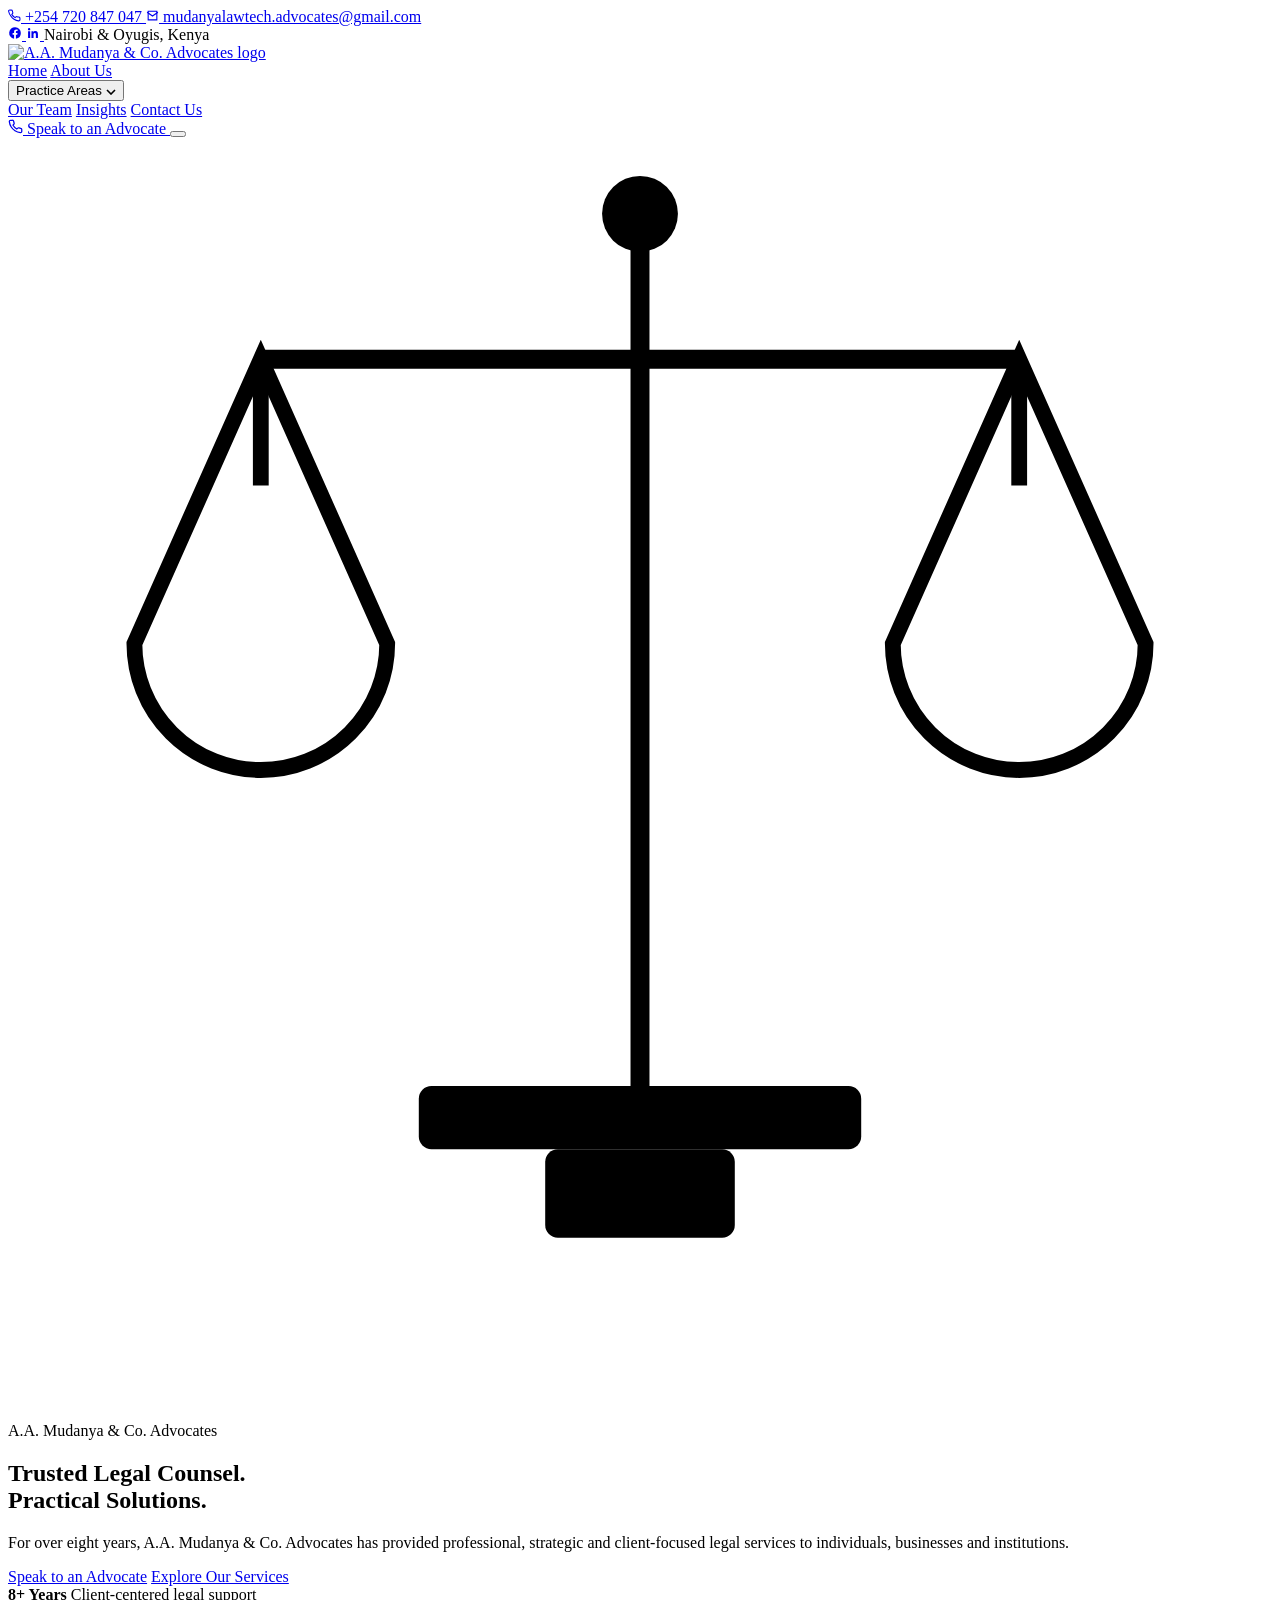
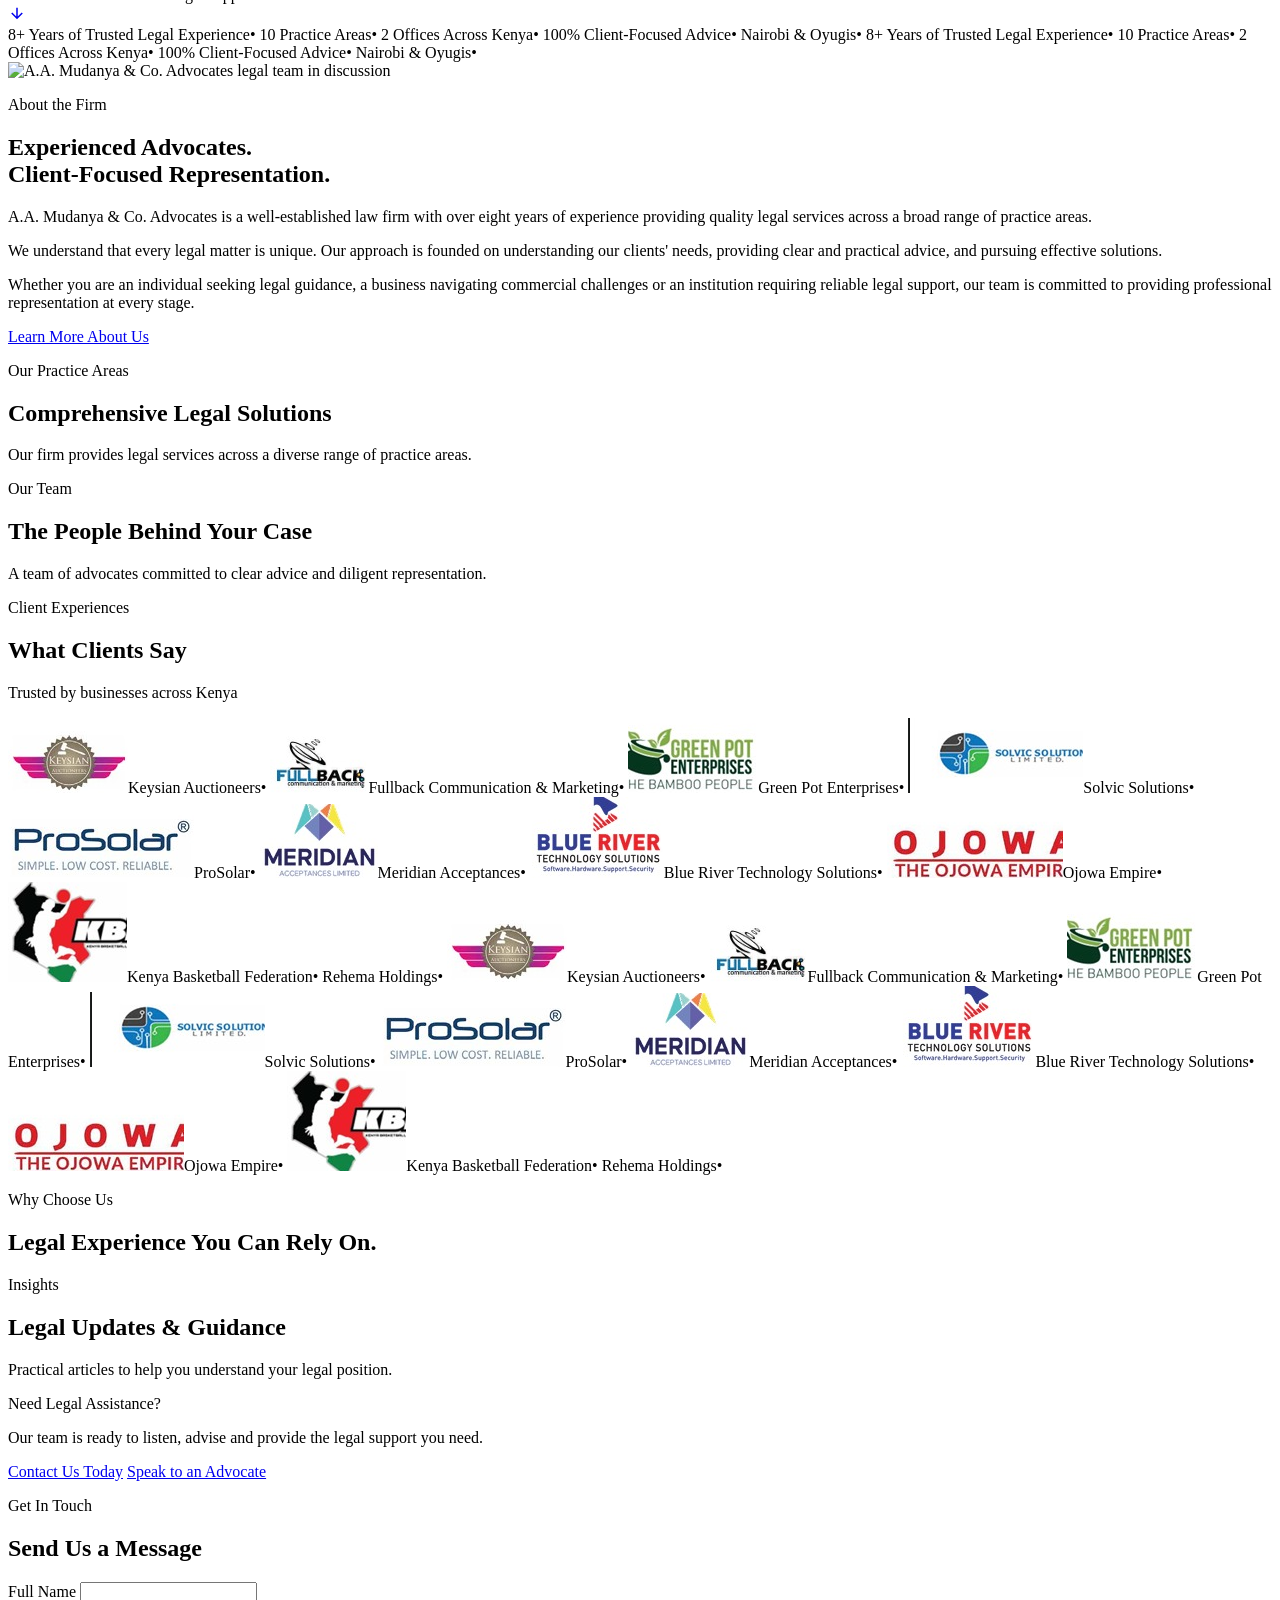
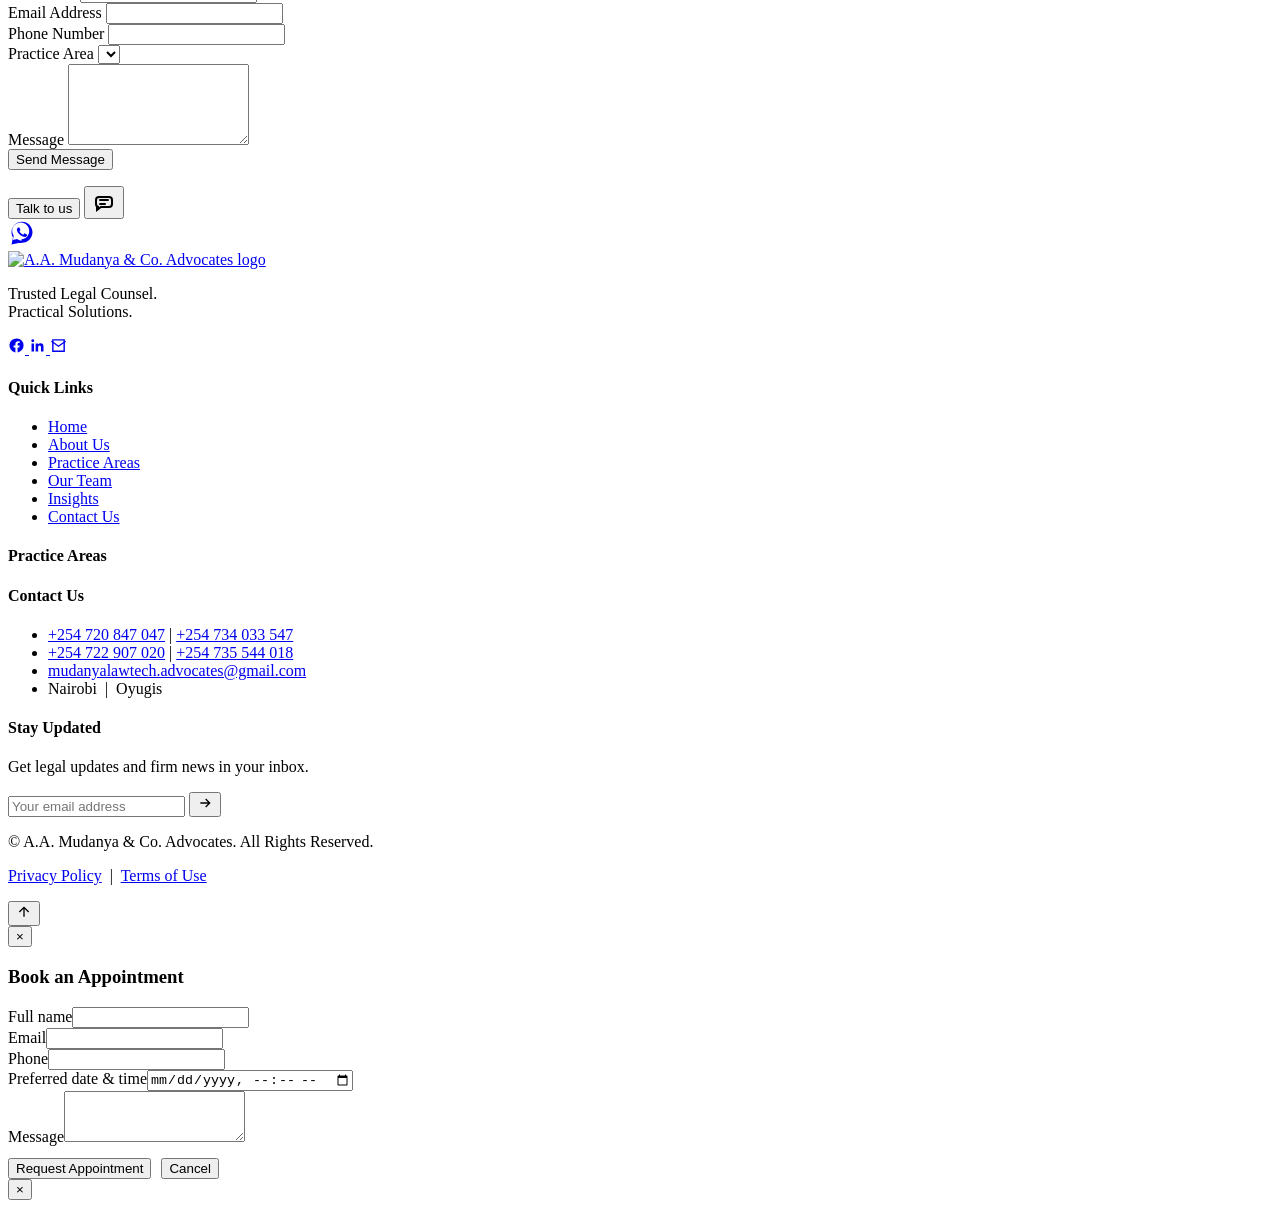
==== commit 8091c405: "Add files via upload" ====
--- a/index.html
+++ b/index.html
@@ -426,6 +426,10 @@
 </button>
 
 <script src="data.js"></script>
+<script src="https://www.gstatic.com/firebasejs/10.13.2/firebase-app-compat.js"></script>
+<script src="https://www.gstatic.com/firebasejs/10.13.2/firebase-firestore-compat.js"></script>
+<script src="firebase-init.js"></script>
+<script src="content-loader.js"></script>
 <script src="script.js"></script>
 
 <!-- Appointment Modal --> 
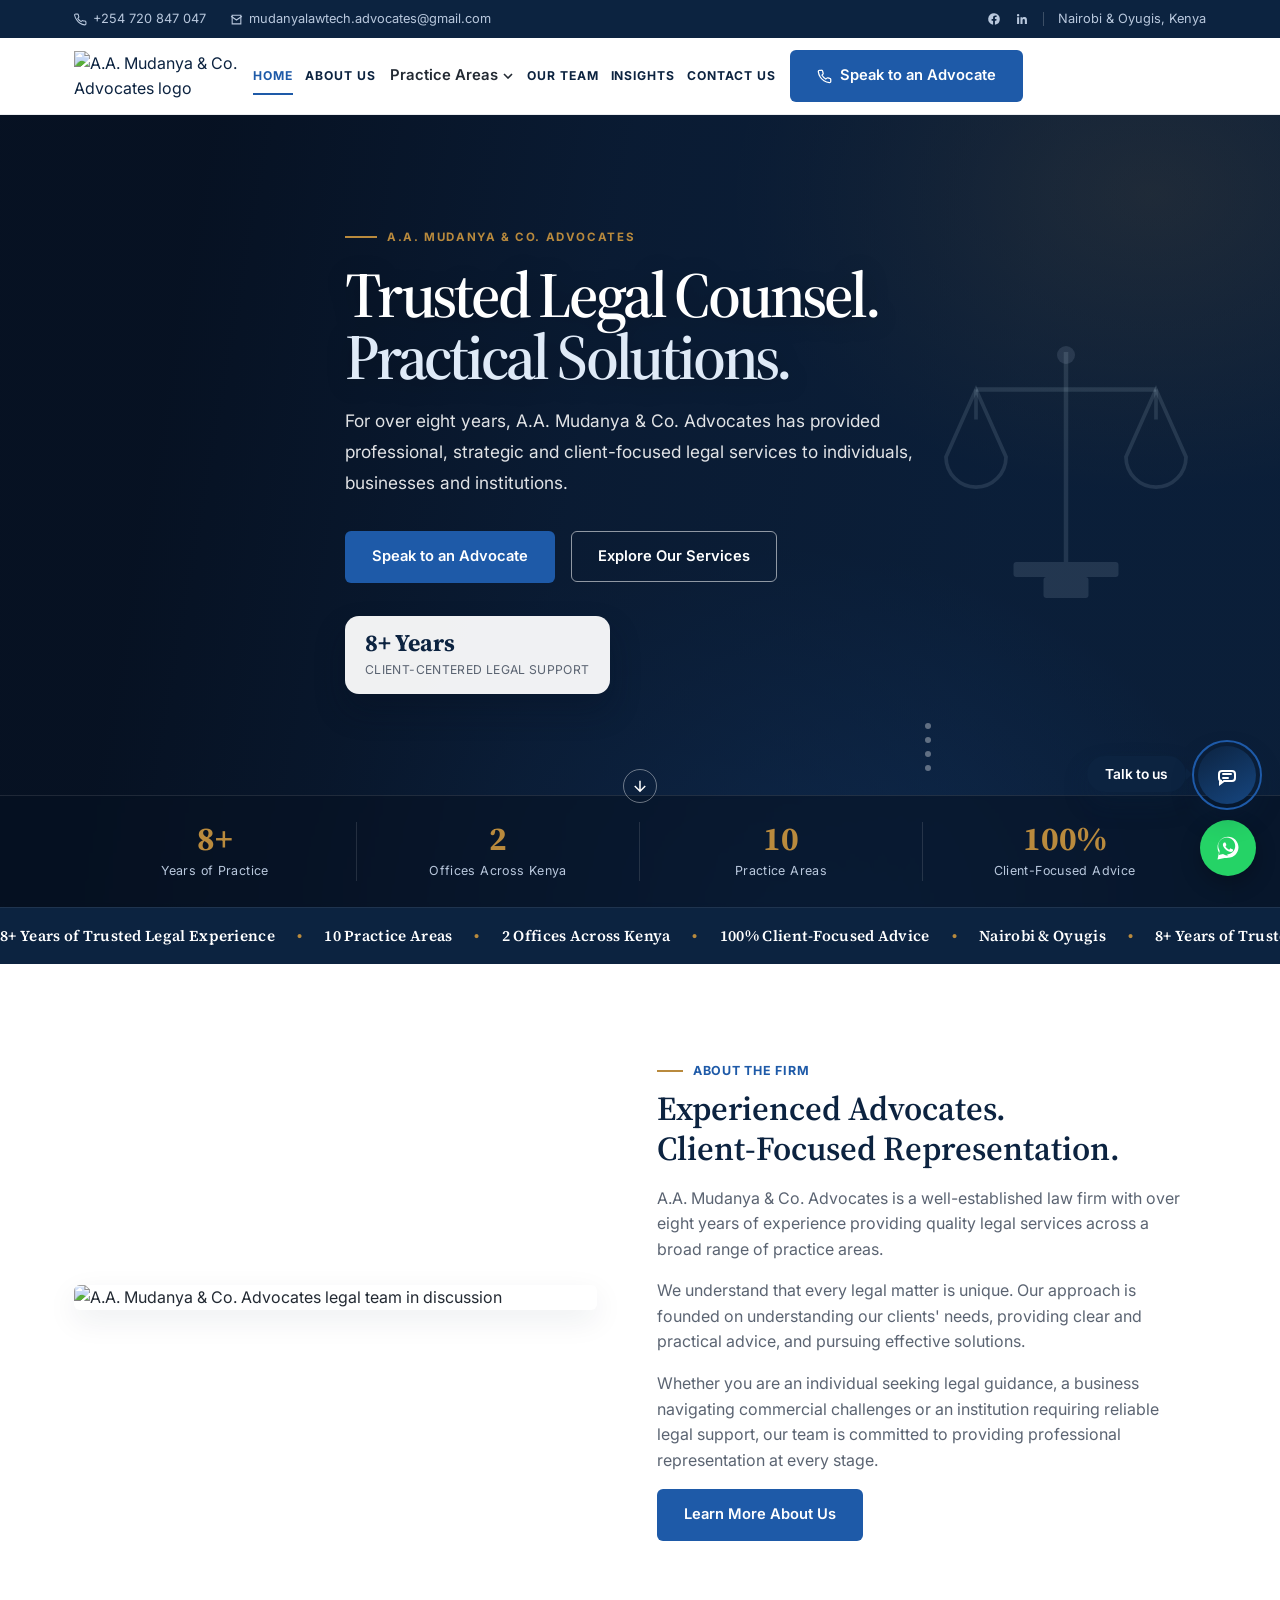
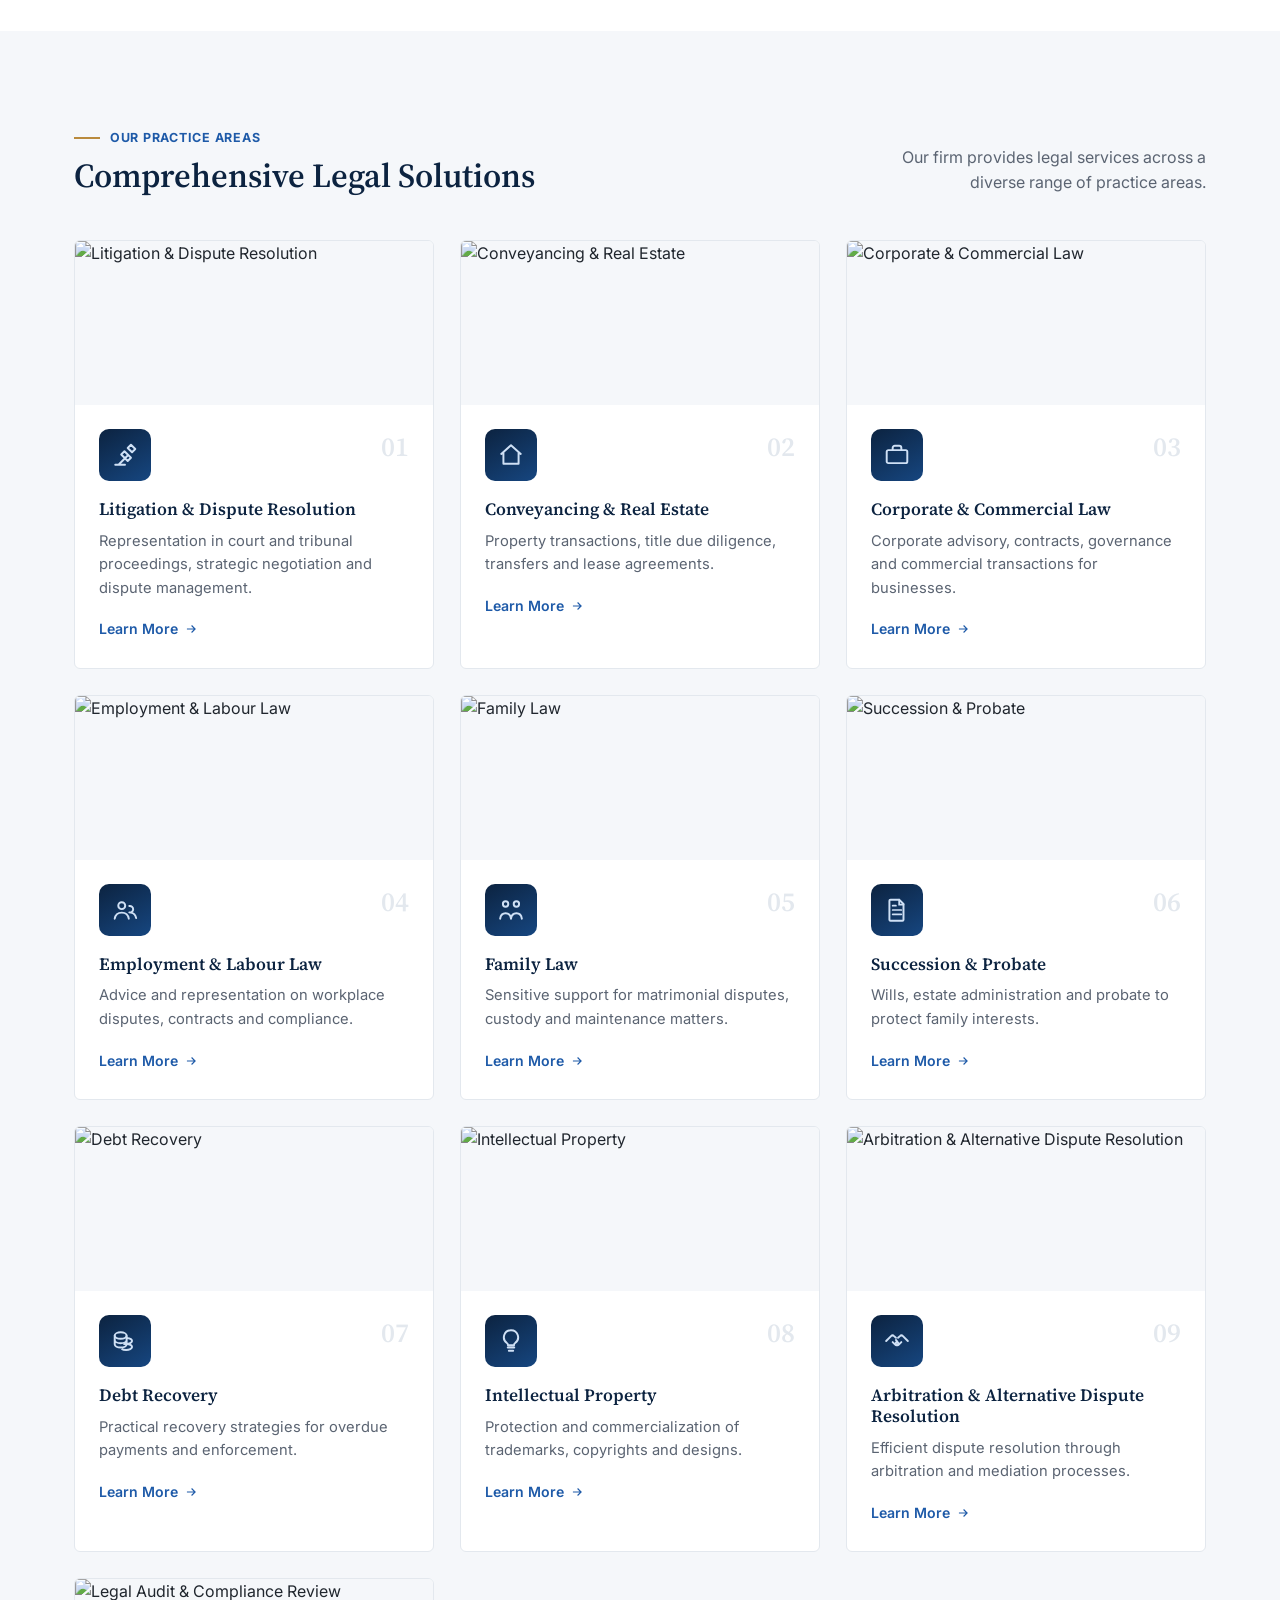
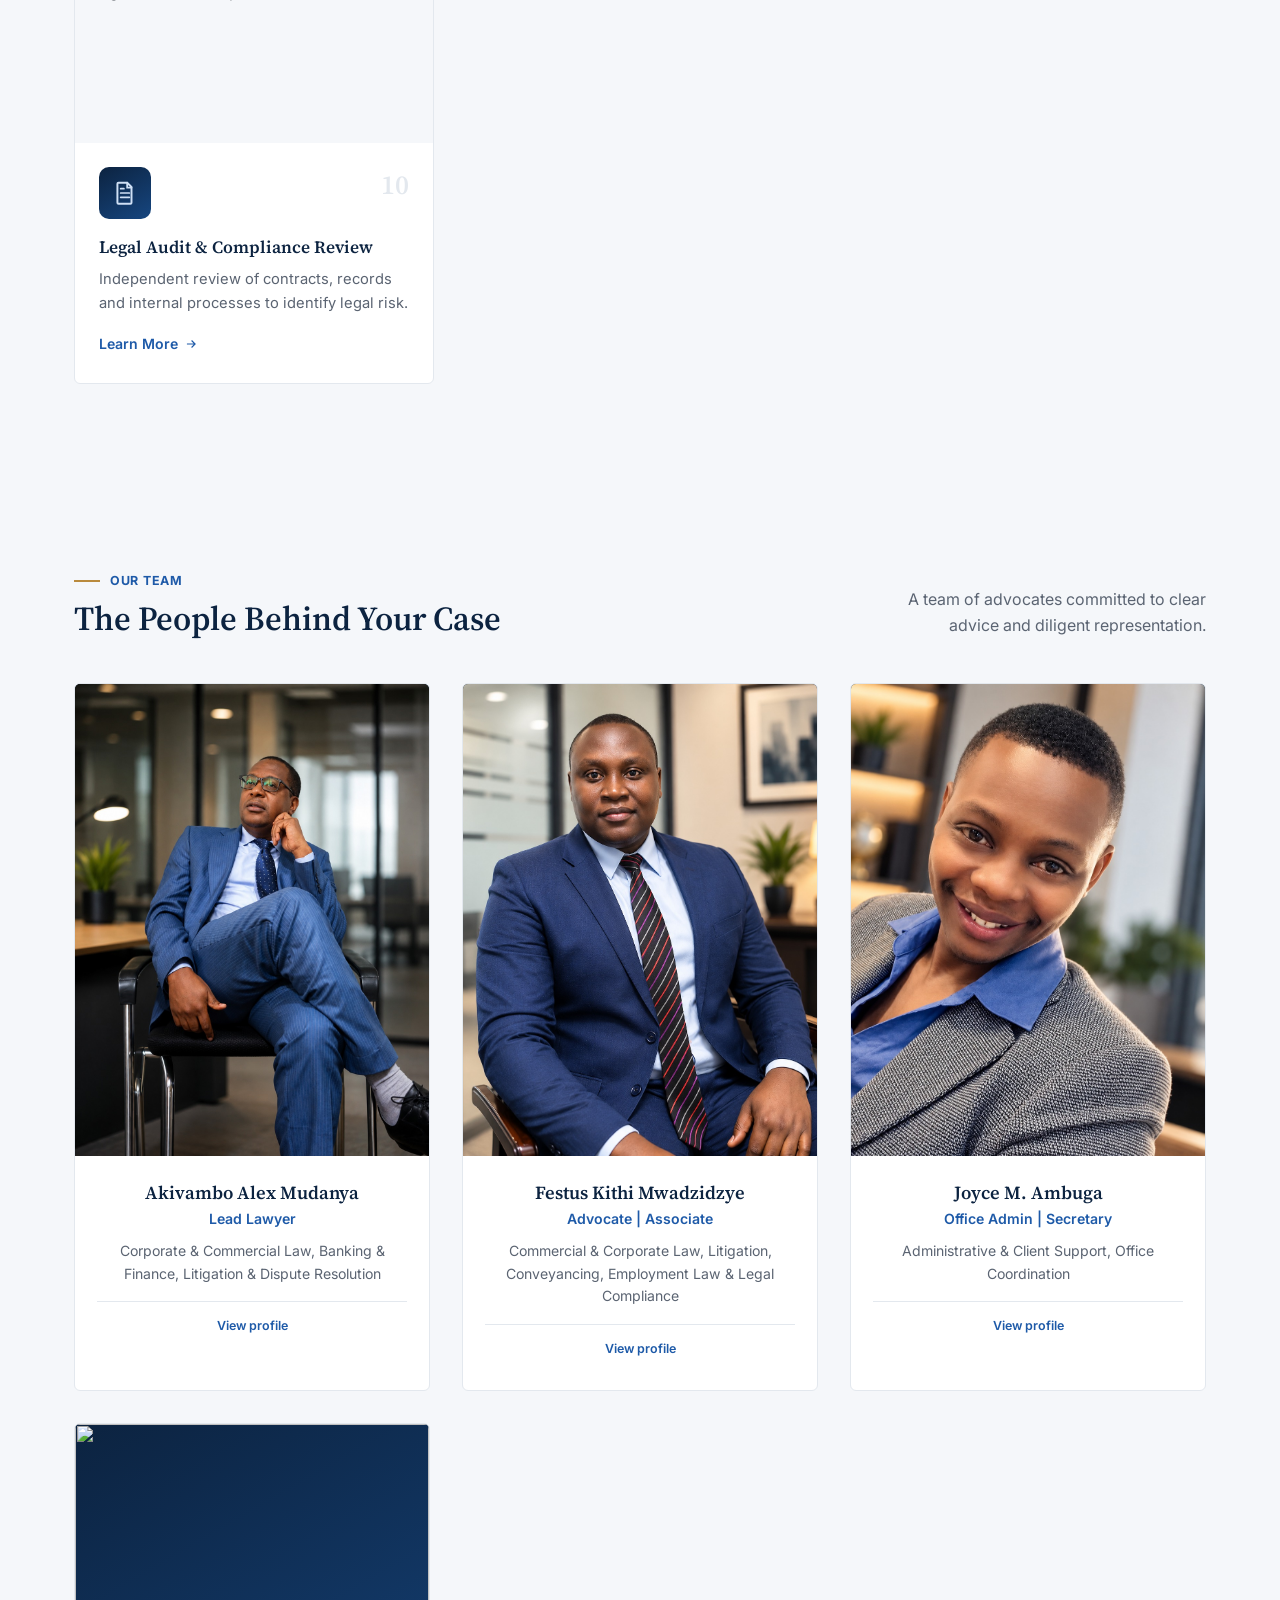
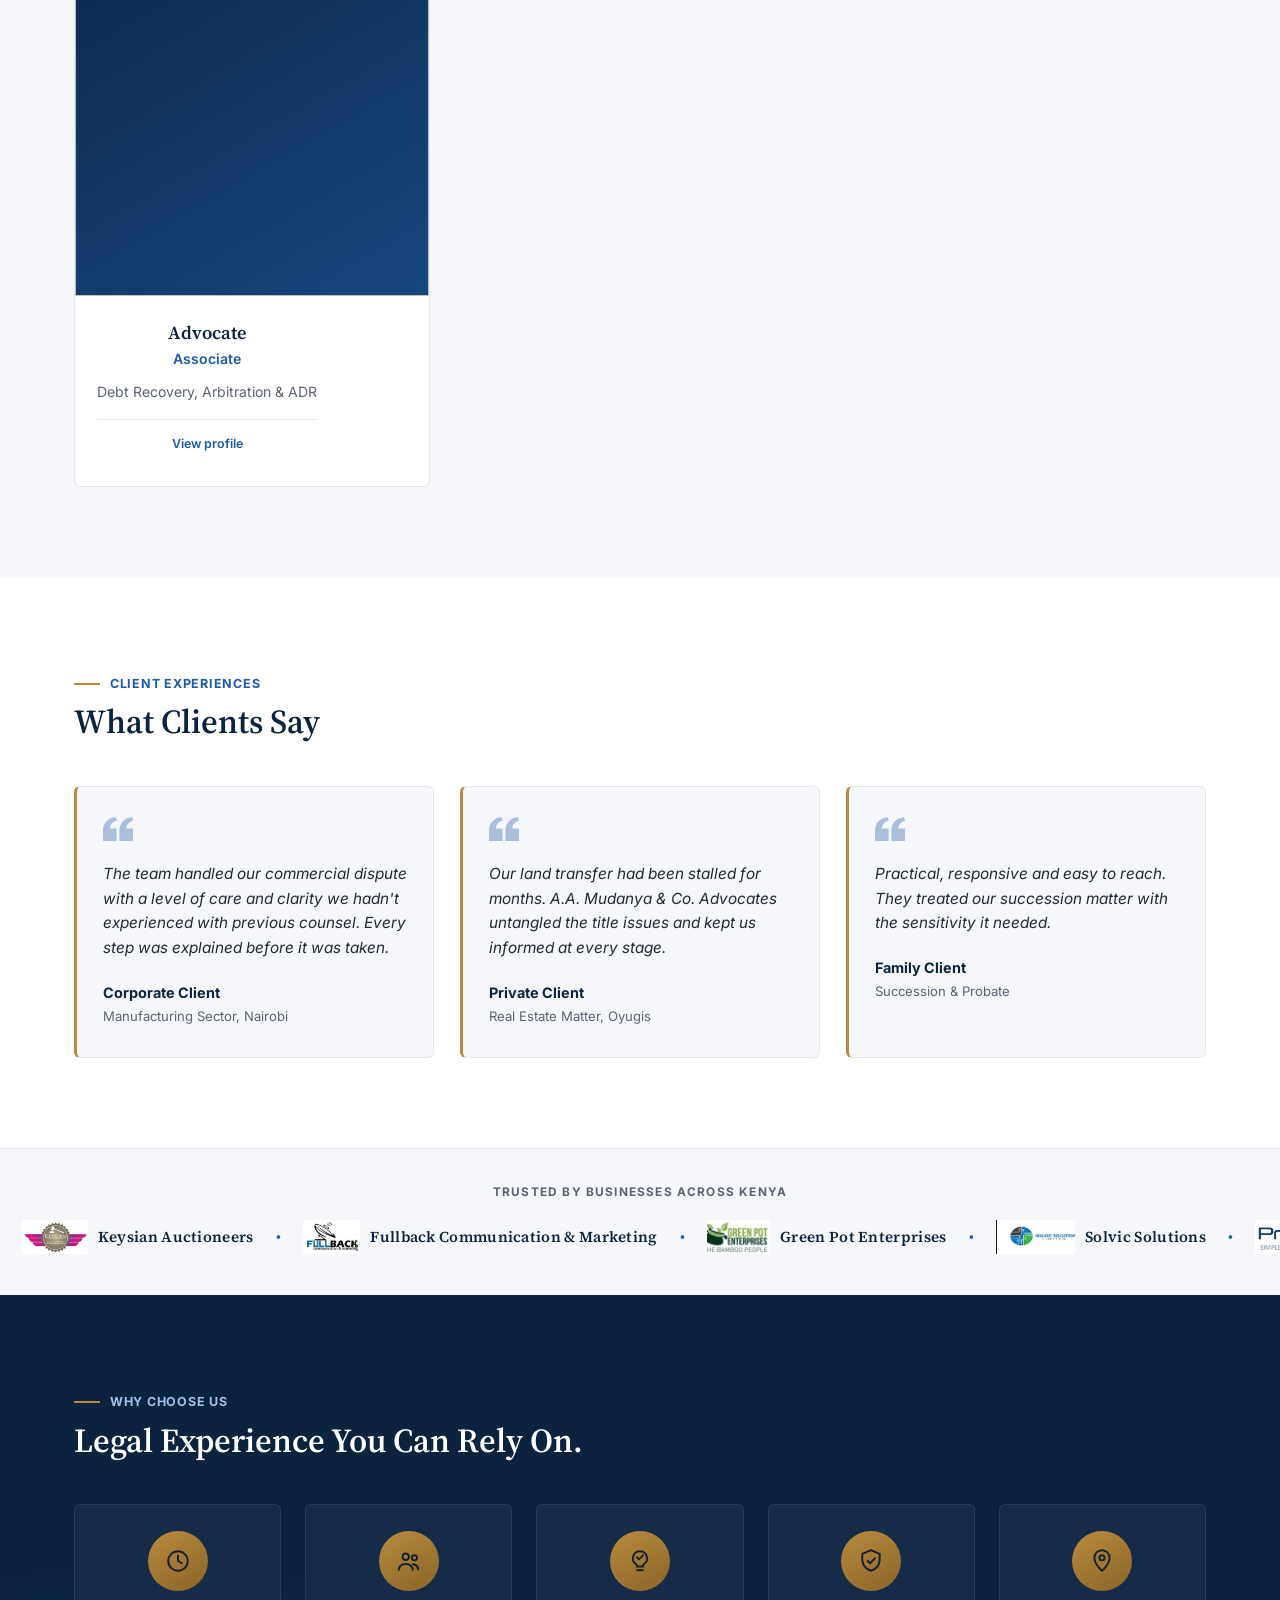
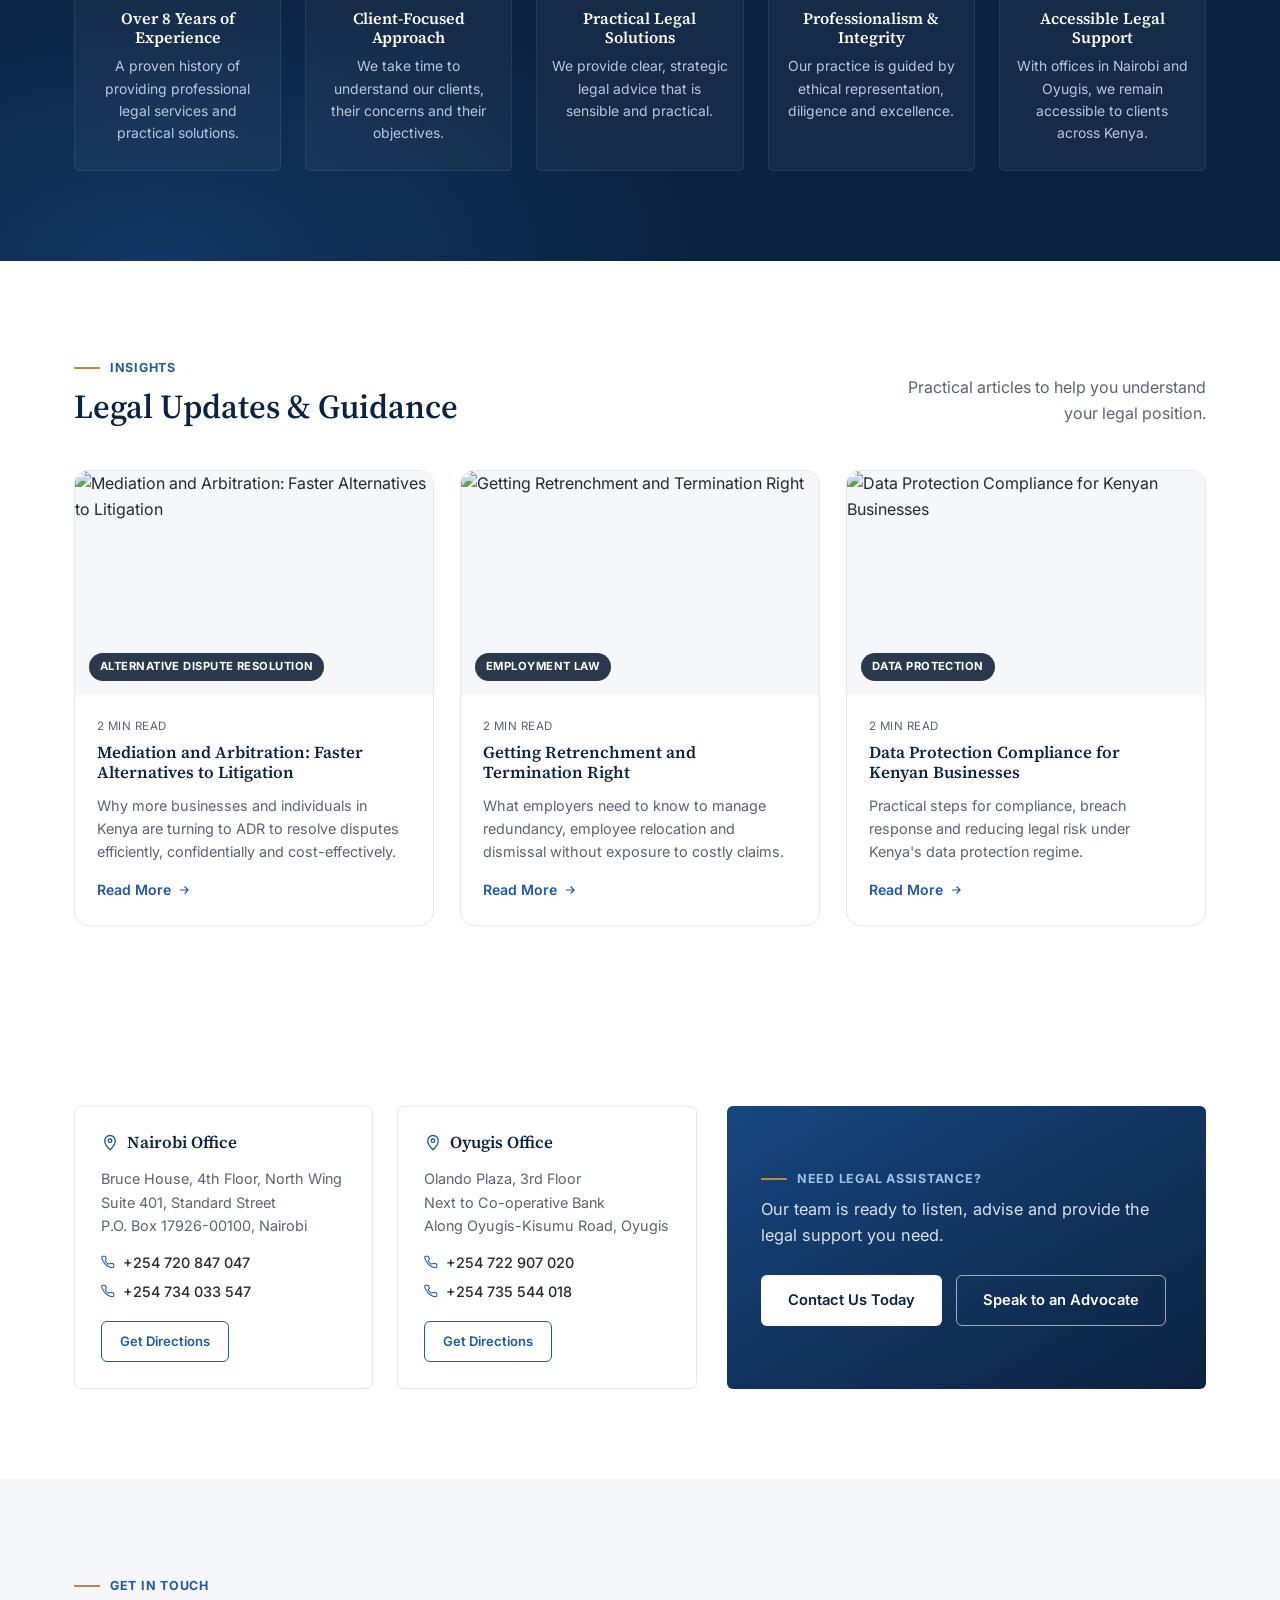
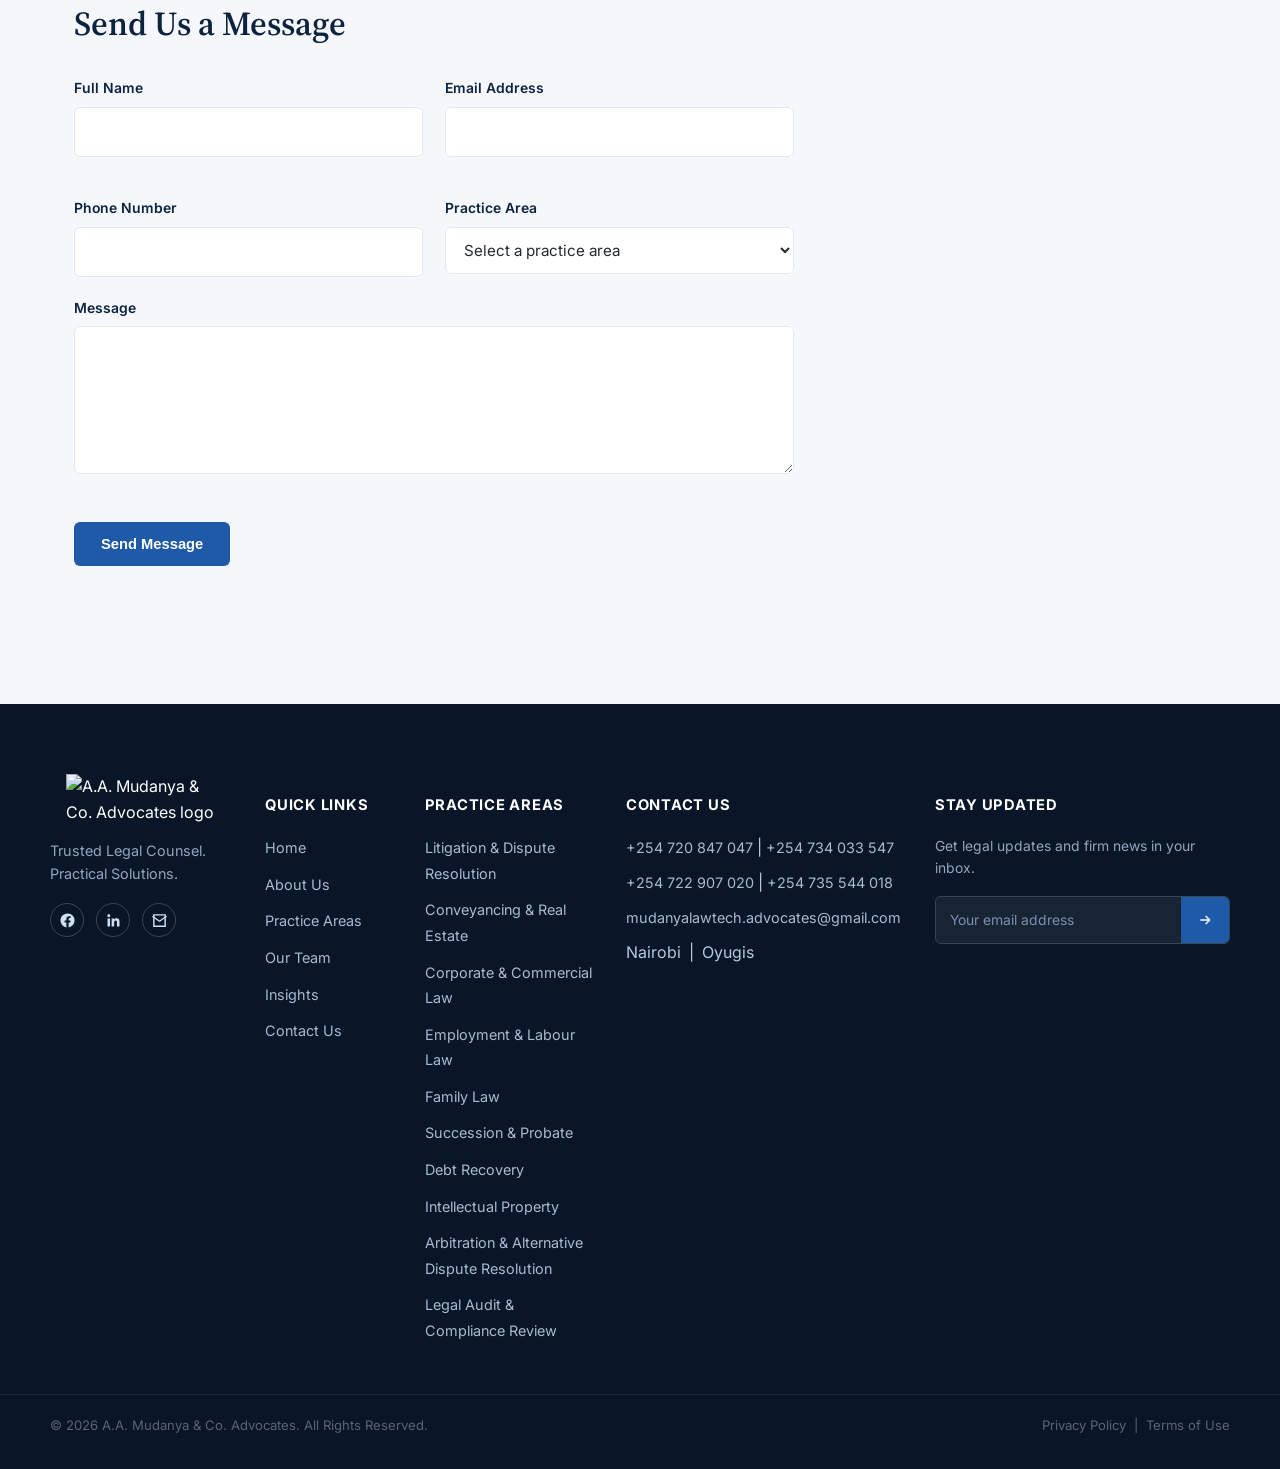
==== commit 14c3a705: "Add files via upload" ====
--- a/index.html
+++ b/index.html
@@ -426,10 +426,6 @@
 </button>
 
 <script src="data.js"></script>
-<script src="https://www.gstatic.com/firebasejs/10.13.2/firebase-app-compat.js"></script>
-<script src="https://www.gstatic.com/firebasejs/10.13.2/firebase-firestore-compat.js"></script>
-<script src="firebase-init.js"></script>
-<script src="content-loader.js"></script>
 <script src="script.js"></script>
 
 <!-- Appointment Modal --> 
--- a/style.css
+++ b/style.css
@@ -0,0 +1,1853 @@
+/* ==========================================================================
+   A.A. Mudanya & Co. Advocates — stylesheet
+   Palette:  --navy (deep brand navy) / --blue (accent, CTAs, links)
+             --gold (understated highlight) / --ink (body text) / --paper (bg)
+   Type:     Source Serif 4 for headings, Inter for UI/body
+   ========================================================================== */
+
+:root {
+  --navy: #0c2340;
+  --navy-2: #102b4e;
+  --blue: #1e5aa8;
+  --blue-dark: #164680;
+  --gold: #b98a3d;
+  --ink: #232a33;
+  --ink-soft: #5b6472;
+  --paper: #ffffff;
+  --paper-2: #f5f7fa;
+  --line: #e3e8ee;
+
+  --font-display: "Source Serif 4", Georgia, serif;
+  --font-body: "Inter", -apple-system, BlinkMacSystemFont, "Segoe UI", sans-serif;
+
+  --container: 1180px;
+  --radius: 6px;
+  --shadow: 0 10px 30px rgba(12, 35, 64, 0.08);
+}
+
+* { box-sizing: border-box; }
+
+/* ---------- contact popover (Call / WhatsApp) ---------- */
+.contact-popover {
+  position: fixed;
+  z-index: 200;
+  width: min(280px, calc(100vw - 24px));
+  background: #fff;
+  border: 1px solid var(--line);
+  border-radius: 14px;
+  box-shadow: 0 20px 45px rgba(12,35,64,.25);
+  padding: 14px;
+  opacity: 0;
+  transform: translateY(-6px);
+  pointer-events: none;
+  transition: opacity .15s ease, transform .15s ease;
+}
+.contact-popover.is-open {
+  opacity: 1;
+  transform: translateY(0);
+  pointer-events: auto;
+}
+.contact-popover-label {
+  font-size: .74rem;
+  font-weight: 700;
+  text-transform: uppercase;
+  letter-spacing: .06em;
+  color: var(--ink-soft);
+  margin-bottom: 10px;
+}
+.contact-popover-option {
+  display: flex;
+  align-items: center;
+  gap: 10px;
+  padding: 11px 12px;
+  border-radius: 10px;
+  font-weight: 600;
+  font-size: .92rem;
+  color: var(--ink);
+  border: 1px solid var(--line);
+  margin-bottom: 8px;
+  transition: background .15s ease, border-color .15s ease;
+}
+.contact-popover-option:last-child { margin-bottom: 0; }
+.contact-popover-option svg { flex-shrink: 0; }
+.contact-popover-call { color: var(--navy); }
+.contact-popover-call:hover { background: var(--paper-2); border-color: var(--blue); }
+.contact-popover-whatsapp { color: #fff; background: #25d366; border-color: #25d366; }
+.contact-popover-whatsapp:hover { background: #1ebe5a; }
+html { scroll-behavior: smooth; }
+body {
+  margin: 0;
+  font-family: var(--font-body);
+  color: var(--ink);
+  background: var(--paper);
+  line-height: 1.6;
+}
+img { max-width: 100%; display: block; }
+a { color: inherit; text-decoration: none; }
+ul { list-style: none; margin: 0; padding: 0; }
+h1, h2, h3 { font-family: var(--font-display); font-weight: 600; color: var(--navy); margin: 0 0 .5em; line-height: 1.2; }
+p { margin: 0 0 1em; color: var(--ink-soft); }
+.container { max-width: var(--container); margin: 0 auto; padding: 0 24px; }
+
+@media (prefers-reduced-motion: reduce) {
+  html { scroll-behavior: auto; }
+  * { animation-duration: 0.01ms !important; transition-duration: 0.01ms !important; }
+}
+
+:focus-visible { outline: 2px solid var(--blue); outline-offset: 2px; }
+
+/* ---------- buttons ---------- */
+.btn {
+  position: relative;
+  display: inline-flex;
+  align-items: center;
+  gap: 8px;
+  padding: 13px 26px;
+  border-radius: var(--radius);
+  font-weight: 600;
+  font-size: .92rem;
+  border: 1.5px solid transparent;
+  cursor: pointer;
+  transition: background .18s ease, color .18s ease, border-color .18s ease, transform .12s ease;
+  white-space: nowrap;
+  overflow: hidden;
+}
+.btn::after {
+  content: "";
+  position: absolute;
+  top: 0;
+  left: -60%;
+  width: 40%;
+  height: 100%;
+  background: linear-gradient(120deg, transparent, rgba(255,255,255,.35), transparent);
+  transform: skewX(-20deg);
+  transition: left .55s ease;
+  pointer-events: none;
+}
+.btn:hover::after { left: 130%; }
+.btn:hover { transform: translateY(-1px); }
+.btn-primary { background: var(--blue); color: #fff; }
+.btn-primary:hover { background: var(--blue-dark); }
+.btn-outline { background: transparent; color: #fff; border-color: rgba(255,255,255,.55); }
+.btn-outline:hover { background: rgba(255,255,255,.12); border-color: #fff; }
+.btn-outline-dark { background: transparent; color: var(--blue); border-color: var(--blue); }
+.btn-outline-dark:hover { background: var(--blue); color: #fff; }
+.btn-outline-light { background: transparent; color: #fff; border-color: rgba(255,255,255,.6); }
+.btn-outline-light:hover { background: #fff; color: var(--navy); }
+.btn-light { background: #fff; color: var(--navy); }
+.btn-light:hover { background: var(--paper-2); }
+.btn-sm { padding: 9px 18px; font-size: .82rem; }
+
+/* ---------- pulse effect for CTAs ---------- */
+@keyframes ctaPulse {
+  0% { box-shadow: 0 0 0 0 rgba(30,90,168,.45); }
+  70% { box-shadow: 0 0 0 14px rgba(30,90,168,0); }
+  100% { box-shadow: 0 0 0 0 rgba(30,90,168,0); }
+}
+.cta-pulse { animation: ctaPulse 2.2s ease-out infinite; }
+.cta-pulse:hover { animation-play-state: paused; }
+
+.section-tag {
+  display: inline-flex;
+  align-items: center;
+  gap: 10px;
+  text-transform: uppercase;
+  letter-spacing: .06em;
+  font-size: .78rem;
+  font-weight: 700;
+  color: var(--blue);
+  margin: 0 0 .6em;
+}
+.section-tag::before {
+  content: "";
+  width: 26px;
+  height: 2px;
+  background: var(--gold);
+  display: inline-block;
+}
+.section-tag-light { color: #9fc0e8; }
+
+/* ---------- scroll reveal ---------- */
+.reveal { opacity: 0; transform: translateY(22px); transition: opacity .55s ease, transform .55s ease; }
+.reveal.in-view { opacity: 1; transform: translateY(0); }
+.practice-grid .reveal:nth-child(2) { transition-delay: .05s; }
+.practice-grid .reveal:nth-child(3) { transition-delay: .1s; }
+.practice-grid .reveal:nth-child(5) { transition-delay: .05s; }
+.practice-grid .reveal:nth-child(6) { transition-delay: .1s; }
+.practice-grid .reveal:nth-child(8) { transition-delay: .05s; }
+.practice-grid .reveal:nth-child(9) { transition-delay: .1s; }
+.why-grid .reveal:nth-child(2) { transition-delay: .06s; }
+.why-grid .reveal:nth-child(3) { transition-delay: .12s; }
+.why-grid .reveal:nth-child(4) { transition-delay: .18s; }
+.why-grid .reveal:nth-child(5) { transition-delay: .24s; }
+.testimonial-grid .reveal:nth-child(2) { transition-delay: .08s; }
+.testimonial-grid .reveal:nth-child(3) { transition-delay: .16s; }
+.team-grid .reveal:nth-child(2) { transition-delay: .06s; }
+.team-grid .reveal:nth-child(3) { transition-delay: .12s; }
+.team-grid .reveal:nth-child(4) { transition-delay: .18s; }
+.insights-grid .reveal:nth-child(2) { transition-delay: .08s; }
+.insights-grid .reveal:nth-child(3) { transition-delay: .16s; }
+
+/* ================= UTILITY BAR ================= */
+.utility-bar { background: var(--navy); color: #b9c8dd; font-size: .8rem; }
+.utility-inner { display: flex; justify-content: space-between; align-items: center; padding: 9px 24px; gap: 20px; flex-wrap: wrap; }
+.utility-contact { display: flex; gap: 24px; flex-wrap: wrap; }
+.utility-contact a { display: inline-flex; align-items: center; gap: 6px; color: #b9c8dd; transition: color .15s ease; }
+.utility-contact a:hover { color: #fff; }
+.utility-social { display: flex; align-items: center; gap: 14px; }
+.utility-social a { color: #b9c8dd; display: flex; }
+.utility-social a:hover { color: var(--gold); }
+.utility-divider { width: 1px; height: 14px; background: rgba(255,255,255,.2); }
+
+/* ================= HEADER ================= */
+.site-header {
+  position: sticky;
+  top: 0;
+  z-index: 60;
+  background: rgba(255,255,255,.96);
+  backdrop-filter: blur(10px);
+  border-bottom: 1px solid rgba(12,35,64,.08);
+  transition: box-shadow .2s ease, border-color .2s ease;
+}
+.site-header.scrolled { box-shadow: 0 8px 24px rgba(12,35,64,.08); }
+.header-inner {
+  display: flex;
+  align-items: center;
+  gap: 14px;
+  padding-top: 12px;
+  padding-bottom: 12px;
+}
+.brand { display: flex; align-items: center; gap: 10px; color: var(--navy); margin-right: auto; margin-left: 0; }
+.brand-logo-wrap {
+  display: flex;
+  align-items: center;
+  justify-content: center;
+  margin-right: 0;
+  margin-left: 0;
+  flex-shrink: 0;
+}
+.brand-logo-mark {
+  width: 165px;
+  max-width: 100%;
+  height: auto;
+  display: block;
+  flex-shrink: 0;
+  object-fit: contain;
+}
+.brand-logo-mark-footer {
+  width: 150px;
+}
+
+@media (max-width: 760px) {
+  .brand-logo-mark { width: 140px; }
+  .brand-logo-mark-footer { width: 120px; }
+}
+
+.main-nav { display: flex; align-items: center; gap: 12px; }
+.main-nav > a {
+  font-size: .76rem;
+  font-weight: 700;
+  letter-spacing: .08em;
+  text-transform: uppercase;
+  color: var(--navy);
+  padding: 8px 0;
+  border-bottom: 2px solid transparent;
+  transition: color .15s ease, border-color .15s ease;
+}
+.main-nav > a:hover,
+.main-nav > a.active { color: var(--blue); border-color: var(--blue); }
+
+.nav-dropdown { position: relative; }
+.nav-dropdown-toggle {
+  display: inline-flex;
+  align-items: center;
+  gap: 5px;
+  background: none;
+  border: none;
+  font: inherit;
+  font-size: .93rem;
+  font-weight: 600;
+  color: var(--ink);
+  cursor: pointer;
+  padding: 6px 2px;
+}
+.nav-dropdown-toggle:hover { color: var(--blue); }
+.nav-dropdown-toggle svg { transition: transform .15s ease; }
+.nav-dropdown.open .nav-dropdown-toggle svg { transform: rotate(180deg); }
+.nav-dropdown-menu {
+  position: absolute;
+  top: calc(100% + 14px);
+  left: 50%;
+  transform: translateX(-50%);
+  background: #fff;
+  border: 1px solid var(--line);
+  border-radius: var(--radius);
+  box-shadow: var(--shadow);
+  min-width: 260px;
+  padding: 8px;
+  display: none;
+  flex-direction: column;
+}
+.nav-dropdown.open .nav-dropdown-menu { display: flex; }
+.nav-dropdown-menu a {
+  padding: 9px 12px;
+  font-size: .87rem;
+  border-radius: 4px;
+  color: var(--ink);
+}
+.nav-dropdown-menu a:hover { background: var(--paper-2); color: var(--blue); }
+
+.btn-nav { flex-shrink: 0; }
+
+.nav-toggle {
+  display: none;
+  flex-direction: column;
+  justify-content: center;
+  gap: 5px;
+  width: 34px;
+  height: 34px;
+  background: none;
+  border: none;
+  cursor: pointer;
+  padding: 0;
+}
+.nav-toggle span { display: block; height: 2px; width: 100%; background: var(--navy); transition: transform .2s ease, opacity .2s ease; }
+.nav-toggle.open span:nth-child(1) { transform: translateY(7px) rotate(45deg); }
+.nav-toggle.open span:nth-child(2) { opacity: 0; }
+.nav-toggle.open span:nth-child(3) { transform: translateY(-7px) rotate(-45deg); }
+
+/* ================= HERO ================= */
+.hero {
+  position: relative;
+  min-height: 88vh;
+  display: flex;
+  flex-direction: column;
+  color: #fff;
+  overflow: hidden;
+  background: linear-gradient(120deg, var(--navy) 0%, var(--blue-dark) 55%, var(--blue) 100%);
+}
+
+/* ---------- slideshow ---------- */
+.hero-slideshow {
+  position: absolute;
+  inset: 0;
+  z-index: 0;
+  overflow: hidden;
+  background: var(--navy);
+}
+.hero-slide {
+  position: absolute;
+  inset: 0;
+  background-size: cover;
+  background-position: center;
+  opacity: 0;
+  transform: scale(1.1);
+  animation: heroSlideCycle 24s infinite;
+}
+.hero-slide:nth-child(1) { animation-delay: 0s; }
+.hero-slide:nth-child(2) { animation-delay: 6s; }
+.hero-slide:nth-child(3) { animation-delay: 12s; }
+.hero-slide:nth-child(4) { animation-delay: 18s; }
+@keyframes heroSlideCycle {
+  0%      { opacity: 0; transform: scale(1.1); }
+  3%      { opacity: 1; }
+  22%     { opacity: 1; transform: scale(1.18); }
+  26%     { opacity: 0; transform: scale(1.18); }
+  100%    { opacity: 0; }
+}
+
+.hero-overlay {
+  position: absolute;
+  inset: 0;
+  z-index: 0;
+  background:
+    linear-gradient(100deg, rgba(6,16,32,.92) 15%, rgba(9,24,46,.72) 45%, rgba(9,24,46,.42) 75%),
+    radial-gradient(ellipse 700px 500px at 90% 10%, rgba(185,138,61,.2), transparent 60%),
+    radial-gradient(ellipse 800px 600px at 60% 100%, rgba(30,90,168,.35), transparent 60%);
+}
+.hero-scales {
+  position: absolute;
+  right: 5%;
+  top: 50%;
+  transform: translateY(-58%);
+  width: min(300px, 26vw);
+  height: auto;
+  color: rgba(207,224,245,.12);
+  z-index: 0;
+}
+.hero-inner {
+  position: relative;
+  z-index: 2;
+  flex: 1 1 auto;
+  display: flex;
+  align-items: center;
+  padding-top: 60px;
+  padding-bottom: 56px;
+}
+.hero-copy-block { max-width: 700px; }
+
+/* staggered fade-up entrance for hero copy */
+.hero-anim {
+  opacity: 0;
+  transform: translateY(22px);
+  animation: heroFadeUp .75s ease forwards;
+}
+.hero-anim-1 { animation-delay: .05s; }
+.hero-anim-2 { animation-delay: .18s; }
+.hero-anim-3 { animation-delay: .32s; }
+.hero-anim-4 { animation-delay: .46s; }
+.hero-anim-5 { animation-delay: .6s; }
+@keyframes heroFadeUp {
+  to { opacity: 1; transform: translateY(0); }
+}
+
+.hero .eyebrow {
+  display: inline-flex;
+  align-items: center;
+  gap: 10px;
+  text-transform: uppercase;
+  letter-spacing: .14em;
+  font-size: .72rem;
+  font-weight: 700;
+  color: var(--gold);
+  margin-bottom: 18px;
+}
+.hero .eyebrow::before { content: ""; width: 32px; height: 1.5px; background: var(--gold); display: inline-block; }
+.hero h1 {
+  color: #fff;
+  font-size: clamp(2.6rem, 5vw, 4.4rem);
+  margin-bottom: 18px;
+  letter-spacing: -.05em;
+  line-height: .96;
+  font-weight: 600;
+  max-width: 700px;
+  text-shadow: 0 4px 24px rgba(0,0,0,.25);
+}
+.hero h1 span { color: #dfeaf7; }
+.hero-copy {
+  color: rgba(255,255,255,.88);
+  font-size: 1.08rem;
+  max-width: 590px;
+  margin-bottom: 32px;
+  line-height: 1.8;
+}
+.hero-actions { display: flex; flex-wrap: wrap; gap: 16px; margin-bottom: 34px; }
+
+/* ---------- badge (formerly hero-visual-badge) ---------- */
+.hero-badge {
+  display: inline-flex;
+  flex-direction: column;
+  background: rgba(255,255,255,.94);
+  color: var(--navy);
+  border-radius: 14px;
+  padding: 14px 20px;
+  box-shadow: 0 16px 30px rgba(6,18,34,.3);
+  animation: heroFadeUp .75s ease forwards, heroBadgeFloat 3.4s ease-in-out .9s infinite;
+}
+.hero-badge strong {
+  display: block;
+  font-family: var(--font-display);
+  font-size: 1.5rem;
+  color: var(--navy);
+  line-height: 1.1;
+}
+.hero-badge span {
+  display: block;
+  font-size: .76rem;
+  letter-spacing: .03em;
+  text-transform: uppercase;
+  color: var(--ink-soft);
+  margin-top: 4px;
+}
+@keyframes heroBadgeFloat {
+  0%, 100% { transform: translateY(0); }
+  50% { transform: translateY(-6px); }
+}
+
+/* ---------- slide indicator dots ----------
+   Positioned relative to `.hero-inner` (not the whole `.hero` section) so
+   they always sit a fixed distance above the copy block regardless of how
+   tall the stats bar underneath ends up being — this is what keeps them
+   from drifting onto/behind the stats bar on shorter screens. */
+.hero-slide-dots {
+  position: absolute;
+  z-index: 2;
+  right: 28px;
+  bottom: 24px;
+  display: flex;
+  flex-direction: column;
+  gap: 8px;
+}
+.hero-slide-dots span {
+  width: 6px;
+  height: 6px;
+  border-radius: 50%;
+  background: rgba(255,255,255,.35);
+  animation: heroDotPulse 24s infinite;
+}
+.hero-slide-dots span:nth-child(1) { animation-delay: 0s; }
+.hero-slide-dots span:nth-child(2) { animation-delay: 6s; }
+.hero-slide-dots span:nth-child(3) { animation-delay: 12s; }
+.hero-slide-dots span:nth-child(4) { animation-delay: 18s; }
+@keyframes heroDotPulse {
+  0%, 22% { background: var(--gold); box-shadow: 0 0 0 3px rgba(185,138,61,.3); }
+  26%, 100% { background: rgba(255,255,255,.35); box-shadow: none; }
+}
+
+/* ---------- scroll cue ----------
+   Also anchored to `.hero-inner` (see note on `.hero-slide-dots` above) so
+   it always floats just under the hero copy, never on top of the stats
+   bar/badge below it. */
+.hero-scroll-cue {
+  position: absolute;
+  z-index: 2;
+  left: 50%;
+  bottom: -8px;
+  transform: translateX(-50%);
+  width: 34px;
+  height: 34px;
+  border-radius: 50%;
+  border: 1px solid rgba(255,255,255,.4);
+  color: #fff;
+  display: flex;
+  align-items: center;
+  justify-content: center;
+  animation: heroScrollBounce 2s ease-in-out infinite;
+  transition: background .18s ease, border-color .18s ease;
+}
+.hero-scroll-cue:hover { background: rgba(255,255,255,.14); border-color: #fff; }
+@keyframes heroScrollBounce {
+  0%, 100% { transform: translate(-50%, 0); }
+  50% { transform: translate(-50%, 6px); }
+}
+@media (max-width: 760px) {
+  .hero-slide-dots { display: none; }
+}
+
+.hero-stats {
+  position: relative;
+  z-index: 1;
+  flex-shrink: 0;
+  background: rgba(6,18,34,.55);
+  border-top: 1px solid rgba(255,255,255,.1);
+  backdrop-filter: blur(2px);
+}
+.hero-stats-inner {
+  display: grid;
+  grid-template-columns: repeat(4, 1fr);
+  padding: 26px 24px;
+}
+.stat { text-align: center; border-right: 1px solid rgba(255,255,255,.12); padding: 0 12px; }
+.stat:last-child { border-right: none; }
+.stat-value { display: block; font-family: var(--font-display); font-size: clamp(1.5rem, 2.6vw, 2.1rem); font-weight: 700; color: var(--gold); line-height: 1; margin-bottom: 6px; }
+.stat-label { display: block; font-size: .78rem; letter-spacing: .03em; color: #b9c8dd; }
+
+/* ================= MARQUEE ================= */
+.marquee-strip {
+  overflow: hidden;
+  background: var(--navy);
+  padding: 15px 0;
+  white-space: nowrap;
+  border-top: 1px solid rgba(255,255,255,.08);
+}
+.marquee-track {
+  display: inline-flex;
+  align-items: center;
+  gap: 22px;
+  animation: marqueeScroll 26s linear infinite;
+  will-change: transform;
+}
+.marquee-strip:hover .marquee-track { animation-play-state: paused; }
+.marquee-track span {
+  font-family: var(--font-display);
+  font-weight: 600;
+  letter-spacing: .02em;
+  font-size: .95rem;
+  color: #fff;
+}
+.marquee-track .dot { color: var(--gold); font-weight: 700; }
+@keyframes marqueeScroll {
+  from { transform: translateX(0); }
+  to { transform: translateX(-50%); }
+}
+
+/* ---------- trusted-by client strip (light variant) ---------- */
+.clients-strip { background: var(--paper-2); padding: 34px 0 0; border-top: 1px solid var(--line); }
+.clients-strip-label {
+  text-align: center;
+  text-transform: uppercase;
+  letter-spacing: .1em;
+  font-size: .74rem;
+  font-weight: 700;
+  color: var(--ink-soft);
+  margin-bottom: 18px;
+}
+.marquee-strip-light {
+  background: transparent;
+  border-top: none;
+  padding: 0 0 34px;
+}
+.marquee-strip-light .marquee-track span { color: var(--navy); font-weight: 600; }
+.marquee-strip-light .marquee-track .dot { color: var(--blue); }
+
+/* ---------- trusted-by client logos ---------- */
+.marquee-track-logos { gap: 0; }
+.client-item {
+  display: inline-flex;
+  align-items: center;
+  gap: 10px;
+  padding: 0 22px;
+}
+.client-item img {
+  height: 34px;
+  width: auto;
+  max-width: 120px;
+  object-fit: contain;
+  display: block;
+  flex-shrink: 0;
+}
+.client-item-text { font-family: var(--font-display); }
+@media (max-width: 560px) {
+  .client-item img { height: 28px; }
+  .client-item { padding: 0 14px; gap: 8px; }
+}
+
+/* ================= ABOUT ================= */
+.about { padding: 90px 0; }
+.about-grid { display: grid; grid-template-columns: 1fr 1.05fr; gap: 60px; align-items: center; }
+.about-media img { border-radius: var(--radius); box-shadow: var(--shadow); }
+.about-copy h2 { font-size: clamp(1.6rem, 3vw, 2.1rem); }
+.about-copy p { max-width: 54ch; }
+
+/* ================= PRACTICE AREAS ================= */
+.practice-areas { padding: 90px 0; background: var(--paper-2); }
+.section-head { display: flex; justify-content: space-between; align-items: flex-end; gap: 30px; margin-bottom: 44px; flex-wrap: wrap; }
+.section-head h2 { font-size: clamp(1.6rem, 3vw, 2.1rem); margin: 0; }
+.section-sub { max-width: 320px; margin: 0; text-align: right; }
+@media (max-width: 700px) { .section-sub { text-align: left; } }
+
+.practice-grid { display: grid; grid-template-columns: repeat(3, 1fr); gap: 26px; }
+.practice-card {
+  position: relative;
+  background: #fff;
+  border: 1px solid var(--line);
+  border-radius: var(--radius);
+  overflow: hidden;
+  transition: box-shadow .25s ease, border-color .25s ease, transform .25s ease;
+}
+.practice-card::before {
+  content: "";
+  position: absolute;
+  top: 0; left: 0; right: 0;
+  height: 3px;
+  background: linear-gradient(90deg, var(--blue), var(--gold));
+  transform: scaleX(0);
+  transform-origin: left;
+  transition: transform .3s ease;
+}
+.practice-card:hover {
+  box-shadow: var(--shadow);
+  border-color: transparent;
+  transform: translateY(-4px);
+}
+.practice-card:hover::before { transform: scaleX(1); }
+.practice-card-visual {
+  position: relative;
+  height: 164px;
+  overflow: hidden;
+  background: var(--paper-2);
+}
+.practice-card-visual img {
+  width: 100%;
+  height: 100%;
+  object-fit: cover;
+  filter: saturate(0.82) contrast(1.04);
+}
+.practice-card-body {
+  padding: 24px 24px 26px;
+  position: relative;
+}
+.practice-index {
+  position: absolute;
+  top: 20px;
+  right: 24px;
+  font-family: var(--font-display);
+  font-size: 1.7rem;
+  font-weight: 600;
+  color: var(--line);
+  z-index: 1;
+}
+.practice-icon {
+  width: 52px; height: 52px;
+  display: flex; align-items: center; justify-content: center;
+  background: linear-gradient(150deg, var(--navy), var(--blue-dark));
+  color: #cfe0f5;
+  border-radius: 10px;
+  margin-bottom: 18px;
+}
+.practice-card h3 { font-size: 1.08rem; margin-bottom: 10px; padding-right: 30px; }
+.practice-card p { font-size: .92rem; margin-bottom: 16px; }
+.learn-more { display: inline-flex; align-items: center; gap: 6px; color: var(--blue); font-weight: 600; font-size: .88rem; background: transparent; border: none; padding: 0; cursor: pointer; font-family: inherit; }
+.learn-more svg { transition: transform .15s ease; }
+.learn-more:hover svg { transform: translateX(3px); }
+
+.practice-detail-metrics {
+  display: grid;
+  grid-template-columns: repeat(3, minmax(0, 1fr));
+  gap: 18px;
+  margin-top: 28px;
+}
+.practice-detail-stat {
+  background: rgba(255,255,255,.06);
+  border: 1px solid rgba(255,255,255,.1);
+  border-radius: 14px;
+  padding: 18px 18px 16px;
+}
+.practice-detail-stat span {
+  display: block;
+  font-size: .72rem;
+  text-transform: uppercase;
+  letter-spacing: .08em;
+  color: #cfe0f5;
+  margin-bottom: 10px;
+}
+.practice-detail-stat strong {
+  display: block;
+  font-size: .95rem;
+  line-height: 1.5;
+  color: #fff;
+  font-weight: 600;
+}
+
+.practice-detail-page {
+  display: none;
+  background: #f7f9fc;
+  padding: 40px 0 90px;
+}
+.practice-detail-page.active { display: block; }
+.practice-detail-wrap { padding-top: 10px; }
+.practice-detail-back {
+  margin-bottom: 18px;
+}
+.practice-detail-back a {
+  display: inline-flex;
+  align-items: center;
+  gap: 8px;
+  color: var(--blue);
+  font-weight: 600;
+}
+.practice-detail-grid {
+  display: grid;
+  grid-template-columns: 1.1fr .9fr;
+  gap: 32px;
+  background: #fff;
+  border: 1px solid var(--line);
+  border-radius: 18px;
+  padding: 30px;
+  box-shadow: var(--shadow);
+}
+.practice-detail-copy h2 {
+  font-size: clamp(2rem, 3vw, 2.8rem);
+  margin-bottom: 14px;
+}
+.practice-detail-summary,
+.practice-detail-focus {
+  font-size: 1rem;
+  color: var(--ink);
+}
+.practice-detail-focus {
+  color: var(--blue);
+  font-weight: 600;
+}
+.practice-detail-list {
+  list-style: none;
+  padding: 0;
+  margin: 20px 0 0;
+  display: grid;
+  gap: 10px;
+}
+.practice-detail-list li {
+  position: relative;
+  padding-left: 22px;
+  color: var(--ink-soft);
+}
+.practice-detail-list li::before {
+  content: "";
+  position: absolute;
+  left: 0;
+  top: 10px;
+  width: 8px;
+  height: 8px;
+  border-radius: 50%;
+  background: var(--gold);
+}
+.practice-detail-actions {
+  margin-top: 26px;
+  display: flex;
+  flex-wrap: wrap;
+  gap: 14px;
+}
+.practice-detail-visual {
+  overflow: hidden;
+  border-radius: 16px;
+  min-height: 100%;
+  background: linear-gradient(150deg, #dfeaf7, #edf4ff);
+}
+.practice-detail-visual img {
+  width: 100%;
+  height: 100%;
+  min-height: 420px;
+  object-fit: cover;
+}
+.practice-detail-gallery {
+  margin-top: 24px;
+  display: grid;
+  grid-template-columns: repeat(2, minmax(0, 300px));
+  justify-content: center;
+  gap: 18px;
+}
+.practice-detail-gallery-item {
+  overflow: hidden;
+  border-radius: 14px;
+  border: 1px solid var(--line);
+  background: var(--paper-2);
+  min-height: 200px;
+  box-shadow: 0 10px 24px rgba(12,35,64,.08);
+  transition: transform .25s ease, box-shadow .25s ease;
+}
+.practice-detail-gallery-item:hover {
+  transform: translateY(-3px);
+  box-shadow: 0 16px 32px rgba(12,35,64,.14);
+}
+.practice-detail-gallery-item img {
+  width: 100%;
+  height: 200px;
+  object-fit: cover;
+}
+.practice-detail-panel {
+  margin-top: 24px;
+  background: linear-gradient(150deg, var(--navy), var(--blue-dark));
+  color: #fff;
+  border-radius: 16px;
+  padding: 28px 30px;
+}
+.practice-detail-panel h3 {
+  color: #fff;
+  margin-bottom: 10px;
+}
+.metrics-swipe-hint {
+  display: none;
+  font-size: .7rem;
+  font-weight: 600;
+  text-transform: none;
+  letter-spacing: normal;
+  color: #cfe0f5;
+  background: rgba(255,255,255,.12);
+  border-radius: 999px;
+  padding: 3px 10px;
+  margin-left: 8px;
+  vertical-align: middle;
+  animation: swipeHintNudge 1.8s ease-in-out infinite;
+}
+@keyframes swipeHintNudge {
+  0%, 100% { transform: translateX(0); }
+  50% { transform: translateX(4px); }
+}
+.practice-detail-panel p {
+  color: #dfeaf7;
+  margin: 0;
+}
+.insight-related-list { display: flex; flex-direction: column; gap: 12px; }
+
+/* ================= WHY CHOOSE US ================= */
+.why-us {
+  position: relative;
+  background: var(--navy);
+  color: #fff;
+  padding: 90px 0;
+  overflow: hidden;
+}
+.why-us::before {
+  content: "";
+  position: absolute;
+  inset: 0;
+  background: radial-gradient(ellipse 900px 500px at 12% 100%, rgba(30,90,168,.35), transparent 60%);
+  pointer-events: none;
+}
+.why-us .container { position: relative; }
+.why-us h2 { color: #fff; font-size: clamp(1.6rem, 3vw, 2.1rem); max-width: 640px; margin-bottom: 44px; }
+.why-grid { display: grid; grid-template-columns: repeat(5, 1fr); gap: 24px; }
+.why-card {
+  text-align: center;
+  padding: 26px 14px;
+  border-radius: var(--radius);
+  background: rgba(255,255,255,.04);
+  border: 1px solid rgba(255,255,255,.08);
+  transition: background .2s ease, transform .2s ease;
+}
+.why-card:hover { background: rgba(255,255,255,.08); transform: translateY(-3px); }
+.why-icon {
+  width: 60px; height: 60px;
+  margin: 0 auto 18px;
+  display: flex; align-items: center; justify-content: center;
+  background: linear-gradient(150deg, var(--gold), #8a6529);
+  border-radius: 50%;
+  color: #12202f;
+}
+.why-card h3 { color: #fff; font-size: 1rem; margin-bottom: 8px; }
+.why-card p { color: #b9c8dd; font-size: .87rem; margin: 0; }
+
+/* ================= TESTIMONIALS ================= */
+.testimonials { padding: 90px 0; }
+.testimonials h2 { font-size: clamp(1.6rem, 3vw, 2.1rem); margin-bottom: 44px; }
+.testimonial-grid { display: grid; grid-template-columns: repeat(3, 1fr); gap: 26px; }
+.testimonial-card {
+  margin: 0;
+  background: var(--paper-2);
+  border: 1px solid var(--line);
+  border-left: 3px solid var(--gold);
+  border-radius: var(--radius);
+  padding: 30px 26px;
+}
+.quote-mark { color: var(--blue); opacity: .35; margin-bottom: 14px; }
+.testimonial-card blockquote { margin: 0 0 20px; font-size: .96rem; color: var(--ink); font-style: italic; }
+.testimonial-card figcaption { display: flex; flex-direction: column; gap: 2px; }
+.testimonial-card figcaption strong { font-size: .9rem; color: var(--navy); }
+.testimonial-card figcaption span { font-size: .82rem; color: var(--ink-soft); }
+
+/* ================= TEAM ================= */
+.team { padding: 90px 0; background: var(--paper-2); }
+.team-grid { display: grid; grid-template-columns: repeat(3, 1fr); gap: 32px; }
+.team-card {
+  /* `.team-card` is now a <button> (so it's keyboard- and screen-reader-
+     accessible as an interactive element) — reset native button styling
+     back to how the card looked as a plain div. */
+  display: flex;
+  flex-direction: column;
+  width: 100%;
+  font: inherit;
+  color: inherit;
+  cursor: pointer;
+  background: #fff;
+  border: 1px solid var(--line);
+  border-radius: var(--radius);
+  padding: 0;
+  overflow: hidden;
+  text-align: center;
+  transition: box-shadow .2s ease, transform .2s ease;
+}
+.team-card:hover, .team-card:focus-visible { box-shadow: var(--shadow); transform: translateY(-3px); }
+.team-card:focus-visible { outline: 2px solid var(--blue); outline-offset: 2px; }
+.team-avatar {
+  width: 100%;
+  aspect-ratio: 3 / 4;
+  margin: 0;
+  display: flex; align-items: center; justify-content: center;
+  border-radius: 0;
+  background: linear-gradient(150deg, var(--navy), var(--blue-dark));
+  color: #cfe0f5;
+  font-family: var(--font-display);
+  font-size: 3.4rem;
+  font-weight: 600;
+  overflow: hidden;
+}
+.team-avatar img { width: 100%; height: 100%; object-fit: cover; object-position: top center; }
+.team-card-body { padding: 26px 22px 30px; }
+.team-card h3 { font-size: 1.15rem; margin-bottom: 4px; }
+.team-role { color: var(--blue); font-size: .88rem; font-weight: 600; margin-bottom: 10px; }
+.team-focus { font-size: .88rem; margin: 0; }
+.team-view-more {
+  display: inline-block;
+  margin-top: 16px;
+  font-size: .78rem;
+  font-weight: 600;
+  color: var(--blue);
+  border-top: 1px solid var(--line);
+  padding-top: 14px;
+  width: 100%;
+}
+
+/* ---------- team profile modal ---------- */
+.modal-content.team-modal-content { width: min(620px, 94%); max-height: 84vh; overflow-y: auto; text-align: left; }
+.team-modal-header { display: flex; align-items: center; gap: 16px; margin-bottom: 18px; padding-right: 24px; }
+.team-modal-avatar {
+  flex-shrink: 0;
+  width: 64px; height: 64px;
+  display: flex; align-items: center; justify-content: center;
+  border-radius: 50%;
+  background: linear-gradient(150deg, var(--navy), var(--blue-dark));
+  color: #cfe0f5;
+  font-family: var(--font-display);
+  font-size: 1.2rem;
+  font-weight: 600;
+  overflow: hidden;
+}
+.team-modal-avatar img { width: 100%; height: 100%; object-fit: cover; }
+.team-modal-header h3 { font-size: 1.2rem; margin-bottom: 4px; }
+.team-modal-credentials { color: var(--blue); font-size: .86rem; font-weight: 600; margin: 0; }
+.team-modal-section { margin-bottom: 18px; }
+.team-modal-section:last-child { margin-bottom: 0; }
+.team-modal-section h4 {
+  font-size: .78rem;
+  text-transform: uppercase;
+  letter-spacing: .06em;
+  color: var(--ink-soft);
+  margin-bottom: 8px;
+}
+.team-modal-section p { font-size: .92rem; line-height: 1.7; margin-bottom: 10px; }
+.team-modal-section p:last-child { margin-bottom: 0; }
+.team-modal-section ul { margin: 0; padding-left: 18px; font-size: .9rem; line-height: 1.6; }
+.team-modal-section li { margin-bottom: 4px; }
+.team-modal-tags { display: flex; flex-wrap: wrap; gap: 8px; }
+.team-modal-tags span {
+  background: var(--paper-2);
+  border: 1px solid var(--line);
+  border-radius: 999px;
+  padding: 6px 12px;
+  font-size: .78rem;
+  color: var(--navy);
+  font-weight: 600;
+}
+.team-modal-areas { display: flex; flex-direction: column; gap: 14px; }
+.team-modal-area {
+  background: var(--paper-2);
+  border: 1px solid var(--line);
+  border-radius: 10px;
+  padding: 14px 16px;
+}
+.team-modal-area h5 {
+  font-size: .92rem;
+  color: var(--navy);
+  margin: 0 0 6px;
+}
+.team-modal-area p { font-size: .86rem; line-height: 1.6; margin: 0; color: var(--ink-soft); }
+.team-modal-quote {
+  border-left: 3px solid var(--blue);
+  padding: 4px 0 4px 16px;
+}
+.team-modal-quote blockquote {
+  margin: 0;
+  font-size: .96rem;
+  font-style: italic;
+  line-height: 1.7;
+  color: var(--navy);
+}
+.team-modal-values span { color: var(--blue); }
+@media (max-width: 560px) {
+  .team-modal-header { flex-direction: column; align-items: flex-start; }
+}
+
+/* ================= INSIGHTS ================= */
+.insights { padding: 90px 0; }
+.insights-grid { display: grid; grid-template-columns: repeat(3, 1fr); gap: 26px; }
+.insight-card {
+  border: 1px solid var(--line);
+  border-radius: 14px;
+  overflow: hidden;
+  background: #fff;
+  display: flex;
+  flex-direction: column;
+  transition: box-shadow .2s ease, transform .2s ease;
+}
+.insight-card:hover { box-shadow: var(--shadow); transform: translateY(-4px); }
+.insight-card-media {
+  position: relative;
+  display: block;
+  aspect-ratio: 16 / 10;
+  overflow: hidden;
+  background: var(--paper-2);
+}
+.insight-card-media img {
+  width: 100%;
+  height: 100%;
+  object-fit: cover;
+  transition: transform .4s ease;
+}
+.insight-card:hover .insight-card-media img { transform: scale(1.07); }
+.insight-card-body { padding: 22px 22px 24px; display: flex; flex-direction: column; flex: 1; }
+.insight-meta {
+  font-size: .72rem;
+  letter-spacing: .04em;
+  text-transform: uppercase;
+  color: var(--ink-soft);
+  margin-bottom: 8px;
+}
+.insight-card h3 { font-size: 1.05rem; margin-bottom: 10px; }
+.insight-card h3 a { color: var(--navy); transition: color .15s ease; }
+.insight-card h3 a:hover { color: var(--blue); }
+.insight-card p { font-size: .9rem; margin-bottom: 16px; flex: 1; }
+.insight-tag {
+  display: inline-block;
+  font-size: .7rem;
+  font-weight: 700;
+  text-transform: uppercase;
+  letter-spacing: .04em;
+  color: #fff;
+  background: rgba(9,24,46,.85);
+  padding: 5px 11px;
+  border-radius: 20px;
+}
+.insight-card-media .insight-tag {
+  position: absolute;
+  left: 14px;
+  bottom: 14px;
+}
+
+/* ---------- insight article page ---------- */
+.insight-page { padding: 0 0 90px; }
+.insight-hero {
+  position: relative;
+  min-height: 46vh;
+  display: flex;
+  align-items: flex-end;
+  background-size: cover;
+  background-position: center;
+  color: #fff;
+  overflow: hidden;
+}
+.insight-hero-overlay {
+  position: absolute;
+  inset: 0;
+  background: linear-gradient(0deg, rgba(6,16,32,.92) 5%, rgba(6,16,32,.55) 55%, rgba(6,16,32,.3) 100%);
+}
+.insight-hero-inner {
+  position: relative;
+  z-index: 1;
+  padding: 60px 24px 40px;
+  max-width: 860px;
+}
+.insight-hero-back {
+  display: inline-flex;
+  align-items: center;
+  gap: 8px;
+  color: #dfeaf7;
+  font-weight: 600;
+  font-size: .85rem;
+  margin-bottom: 22px;
+  transition: color .15s ease;
+}
+.insight-hero-back:hover { color: #fff; }
+.insight-tag-hero { margin-bottom: 16px; background: rgba(185,138,61,.85); }
+.insight-hero h1 {
+  color: #fff;
+  font-size: clamp(1.9rem, 3.4vw, 2.9rem);
+  line-height: 1.12;
+  margin-bottom: 16px;
+  max-width: 780px;
+}
+.insight-hero-meta { display: flex; align-items: center; gap: 10px; font-size: .84rem; color: #cfe0f5; }
+.insight-hero-meta .dot { opacity: .6; }
+
+.insight-body-wrap { padding-top: 48px; }
+.insight-body-grid {
+  display: grid;
+  grid-template-columns: 1.7fr 1fr;
+  gap: 40px;
+  align-items: start;
+}
+.insight-article { font-size: 1rem; }
+.insight-article p { color: var(--ink); line-height: 1.85; margin-bottom: 1.2em; }
+.insight-article .practice-detail-summary {
+  font-size: 1.12rem;
+  font-family: var(--font-display);
+  color: var(--navy);
+  line-height: 1.6;
+  margin-bottom: 1.4em;
+}
+.insight-share {
+  display: flex;
+  align-items: center;
+  gap: 12px;
+  margin: 30px 0;
+  padding: 16px 18px;
+  background: var(--paper-2);
+  border-radius: 12px;
+  font-size: .82rem;
+  font-weight: 600;
+  color: var(--ink-soft);
+}
+.insight-share a {
+  width: 32px;
+  height: 32px;
+  border-radius: 50%;
+  background: #fff;
+  border: 1px solid var(--line);
+  color: var(--navy);
+  display: flex;
+  align-items: center;
+  justify-content: center;
+  transition: background .15s ease, color .15s ease, border-color .15s ease;
+}
+.insight-share a:hover { background: var(--blue); color: #fff; border-color: var(--blue); }
+
+.insight-sidebar { display: flex; flex-direction: column; gap: 24px; position: sticky; top: 100px; }
+.insight-cta-panel p { margin-bottom: 16px; }
+.insight-related h3 { font-size: 1rem; margin-bottom: 14px; color: var(--navy); }
+.insight-related-card {
+  display: flex;
+  gap: 12px;
+  align-items: center;
+  border: 1px solid var(--line);
+  border-radius: 12px;
+  padding: 10px;
+  background: #fff;
+  transition: box-shadow .15s ease, transform .15s ease;
+}
+.insight-related-card:hover { box-shadow: var(--shadow); transform: translateY(-2px); }
+.insight-related-card img {
+  width: 68px;
+  height: 68px;
+  border-radius: 8px;
+  object-fit: cover;
+  flex-shrink: 0;
+}
+.insight-related-card h4 {
+  margin: 3px 0 0;
+  font-size: .87rem;
+  font-family: var(--font-body);
+  font-weight: 600;
+  color: var(--navy);
+  line-height: 1.35;
+}
+.insight-tag-sm {
+  display: inline-block;
+  font-size: .64rem;
+  font-weight: 700;
+  text-transform: uppercase;
+  letter-spacing: .03em;
+  color: var(--blue);
+}
+
+@media (max-width: 900px) {
+  .insight-body-grid { grid-template-columns: 1fr; }
+  .insight-sidebar { position: static; }
+}
+@media (max-width: 760px) {
+  .insight-hero-inner { padding: 44px 20px 30px; }
+}
+
+/* ================= OFFICES ================= */
+.offices { padding: 90px 0; }
+.offices-grid { display: grid; grid-template-columns: 1.3fr 1fr; gap: 30px; align-items: stretch; }
+.offices-list { display: grid; grid-template-columns: 1fr 1fr; gap: 24px; }
+.office-card { border: 1px solid var(--line); border-radius: var(--radius); padding: 26px; }
+.office-card h3 { display: flex; align-items: center; gap: 8px; font-size: 1.05rem; margin-bottom: 14px; color: var(--navy); }
+.office-card h3 svg { color: var(--blue); flex-shrink: 0; }
+.office-address { font-size: .9rem; margin-bottom: 14px; }
+.office-phones { display: flex; flex-direction: column; gap: 6px; margin-bottom: 18px; }
+.office-phones a { display: inline-flex; align-items: center; gap: 8px; font-size: .9rem; color: var(--ink); font-weight: 500; }
+.office-phones a:hover { color: var(--blue); }
+.office-phones svg { color: var(--blue); flex-shrink: 0; }
+
+.assist-card {
+  background: linear-gradient(150deg, var(--blue-dark), var(--navy));
+  color: #fff;
+  border-radius: var(--radius);
+  padding: 40px 34px;
+  display: flex;
+  flex-direction: column;
+  justify-content: center;
+}
+.assist-copy { color: #d6e0ee; font-size: 1.02rem; margin-bottom: 26px; }
+.assist-actions { display: flex; flex-wrap: wrap; gap: 14px; }
+
+/* ================= CONTACT FORM ================= */
+.contact-form-section { background: var(--paper-2); padding: 90px 0; }
+.contact-form-section h2 { font-size: clamp(1.6rem, 3vw, 2.1rem); margin-bottom: 34px; }
+.contact-form { max-width: 720px; }
+.form-row { display: grid; grid-template-columns: 1fr 1fr; gap: 22px; }
+.form-field { margin-bottom: 20px; }
+.form-field label { display: block; font-size: .87rem; font-weight: 600; margin-bottom: 7px; color: var(--navy); }
+.form-field input,
+.form-field select,
+.form-field textarea {
+  width: 100%;
+  padding: 12px 14px;
+  border: 1.5px solid var(--line);
+  border-radius: var(--radius);
+  font: inherit;
+  font-size: .95rem;
+  background: #fff;
+  color: var(--ink);
+  transition: border-color .15s ease;
+}
+.form-field input:focus,
+.form-field select:focus,
+.form-field textarea:focus { border-color: var(--blue); outline: none; }
+.form-field textarea { resize: vertical; }
+.form-error { display: block; min-height: 1.2em; color: #b3261e; font-size: .8rem; margin-top: 5px; }
+.form-status { margin-top: 16px; font-size: .92rem; font-weight: 600; min-height: 1.2em; }
+.form-status.success { color: #1b7a3d; }
+
+/* ================= CHATBOT ================= */
+.chatbot-widget {
+  position: fixed;
+  right: 24px;
+  bottom: 96px;
+  z-index: 55;
+}
+.chatbot-fab {
+  position: relative;
+  width: 58px;
+  height: 58px;
+  border: none;
+  border-radius: 50%;
+  background: linear-gradient(150deg, var(--navy), var(--blue-dark));
+  color: #fff;
+  display: flex;
+  align-items: center;
+  justify-content: center;
+  box-shadow: 0 12px 28px rgba(12,35,64,.28);
+  cursor: pointer;
+  transition: transform .15s ease;
+}
+.chatbot-fab:hover { transform: translateY(-2px); }
+.chatbot-fab-ping {
+  position: absolute;
+  inset: -6px;
+  border-radius: 50%;
+  border: 2px solid var(--blue);
+  animation: ctaPulse 2.4s ease-out infinite;
+  pointer-events: none;
+}
+
+.chatbot-banner {
+  position: absolute;
+  right: 70px;
+  bottom: 12px;
+  white-space: nowrap;
+  background: var(--navy);
+  color: #fff;
+  border: none;
+  border-radius: 999px;
+  padding: 10px 18px;
+  font-family: var(--font-body);
+  font-weight: 600;
+  font-size: .86rem;
+  cursor: pointer;
+  box-shadow: 0 12px 24px rgba(12,35,64,.25);
+  animation: bannerFloat 2.6s ease-in-out infinite;
+  transition: opacity .2s ease, transform .2s ease;
+}
+.chatbot-banner::after {
+  content: "";
+  position: absolute;
+  right: -6px;
+  top: 50%;
+  transform: translateY(-50%);
+  border-width: 6px 0 6px 6px;
+  border-style: solid;
+  border-color: transparent transparent transparent var(--navy);
+}
+.chatbot-banner.is-hidden {
+  opacity: 0;
+  transform: translateX(10px);
+  pointer-events: none;
+}
+@keyframes bannerFloat {
+  0%, 100% { transform: translateY(0); }
+  50% { transform: translateY(-5px); }
+}
+@media (max-width: 560px) {
+  .chatbot-banner { display: none; }
+}
+.chatbot-panel {
+  position: absolute;
+  right: 0;
+  bottom: 72px;
+  width: min(360px, calc(100vw - 32px));
+  /* Fallback cap; JS (positionChatbotPanel) sets a precise inline value
+     so the panel never rises above the header. */
+  max-height: min(480px, calc(100vh - var(--header-offset, 190px) - 190px));
+  display: flex;
+  flex-direction: column;
+  background: #fff;
+  border: 1px solid var(--line);
+  border-radius: 20px;
+  box-shadow: 0 18px 40px rgba(12,35,64,.18);
+  overflow: hidden;
+}
+/* `.chatbot-panel` sets display:flex above, which (being an author
+   stylesheet rule) otherwise beats the browser's default [hidden]
+   { display:none } rule at equal specificity — silently keeping the
+   panel visible even when the JS sets the hidden attribute. This
+   more-specific rule restores hidden as the source of truth. */
+.chatbot-panel[hidden] { display: none; }
+.chatbot-header {
+  display: flex;
+  justify-content: space-between;
+  align-items: center;
+  gap: 10px;
+  padding: 14px 14px 14px 16px;
+  background: linear-gradient(150deg, var(--navy), var(--blue-dark));
+  color: #fff;
+  flex-shrink: 0;
+  overflow: visible; /* prevent close button clipping */
+}
+.chatbot-header > div {
+  min-width: 0;
+  flex: 1 1 auto;
+}
+.chatbot-header strong {
+  display: block;
+  font-size: .9rem;
+  overflow: hidden;
+  text-overflow: ellipsis;
+  white-space: nowrap;
+}
+.chatbot-header span {
+  display: block;
+  font-size: .7rem;
+  opacity: .8;
+  margin-top: 2px;
+  overflow: hidden;
+  text-overflow: ellipsis;
+  white-space: nowrap;
+}
+.chatbot-header button {
+  width: 32px;
+  height: 32px;
+  min-width: 32px;
+  flex-shrink: 0;
+  border-radius: 50%;
+  border: 1px solid rgba(255,255,255,.32);
+  background: rgba(255,255,255,.12);
+  color: #fff;
+  font-size: 1.25rem;
+  line-height: 1;
+  cursor: pointer;
+  display: flex;
+  align-items: center;
+  justify-content: center;
+  transition: background .15s ease;
+  margin-right: 2px; /* ensure button is never clipped by panel edge */
+  position: relative;
+  z-index: 2;
+}
+.chatbot-header button:hover { background: rgba(255,255,255,.25); }
+.chatbot-messages {
+  flex: 1 1 auto;
+  min-height: 120px;
+  max-height: none;
+  overflow-y: auto;
+  background: #f7f9fc;
+  padding: 14px 12px;
+  display: flex;
+  flex-direction: column;
+  gap: 10px;
+}
+
+/* ---------- pre-chat email gate ---------- */
+.chatbot-gate {
+  display: flex;
+  flex-direction: column;
+  gap: 10px;
+  padding: 18px 16px 20px;
+  background: #fff;
+  /* Safety net: if the visible area is ever too short to fit the whole
+     gate, this scrolls internally instead of letting the panel's
+     overflow:hidden clip the Start Chat button. */
+  overflow-y: auto;
+  min-height: 0;
+}
+.chatbot-panel.email-captured .chatbot-gate { display: none; }
+.chatbot-panel:not(.email-captured) .chatbot-body { display: none; }
+.chatbot-gate-lead {
+  margin: 0;
+  font-size: .87rem;
+  color: var(--ink);
+  line-height: 1.55;
+}
+.chatbot-gate-form { display: flex; flex-direction: column; gap: 8px; }
+.chatbot-gate-form label {
+  font-size: .74rem;
+  font-weight: 600;
+  color: var(--ink-soft);
+}
+.chatbot-gate-form input {
+  border: 1px solid var(--line);
+  border-radius: 10px;
+  padding: 10px 12px;
+  font: inherit;
+  font-size: .88rem;
+}
+.chatbot-gate-form input:invalid.touched { border-color: #c0392b; }
+.chatbot-gate-form .btn { margin-top: 4px; align-self: flex-start; }
+.chatbot-gate-note {
+  margin: 2px 0 0;
+  font-size: .72rem;
+  color: var(--ink-soft);
+}
+.chatbot-gate #chatbotGateError {
+  min-height: 1em;
+}
+
+/* ---------- chat body (post email-capture) ---------- */
+.chatbot-body {
+  display: flex;
+  flex-direction: column;
+  min-height: 0;
+  flex: 1 1 auto;
+}
+.chatbot-sync-status {
+  display: inline-block;
+  font-size: .68rem;
+  color: #bcd4f2;
+  margin-top: 2px;
+  opacity: 0;
+  transition: opacity .3s ease;
+}
+.chatbot-sync-status.is-visible { opacity: 1; }
+.chatbot-message {
+  max-width: 78%;
+  padding: 10px 12px;
+  border-radius: 14px;
+  font-size: .87rem;
+  line-height: 1.5;
+}
+.chatbot-message.bot {
+  align-self: flex-start;
+  background: #fff;
+  border: 1px solid var(--line);
+  color: var(--ink);
+}
+.chatbot-message.user {
+  align-self: flex-end;
+  background: var(--blue);
+  color: #fff;
+}
+.chatbot-message.typing {
+  display: flex;
+  align-items: center;
+  gap: 4px;
+  padding: 12px 14px;
+}
+.chatbot-message.typing span {
+  width: 6px;
+  height: 6px;
+  border-radius: 50%;
+  background: var(--ink-soft, #7c8aa0);
+  opacity: .5;
+  animation: chatbotTypingDot 1.1s infinite ease-in-out;
+}
+.chatbot-message.typing span:nth-child(2) { animation-delay: .15s; }
+.chatbot-message.typing span:nth-child(3) { animation-delay: .3s; }
+@keyframes chatbotTypingDot {
+  0%, 60%, 100% { opacity: .35; transform: translateY(0); }
+  30% { opacity: 1; transform: translateY(-3px); }
+}
+.chatbot-suggestions {
+  display: flex;
+  flex-wrap: wrap;
+  gap: 8px;
+  padding: 10px 12px 0;
+  background: #fff;
+  flex-shrink: 0;
+}
+.chatbot-chip {
+  border: 1px solid var(--line);
+  background: #f4f7fb;
+  color: var(--navy);
+  border-radius: 999px;
+  padding: 7px 10px;
+  font-size: .75rem;
+  cursor: pointer;
+}
+.chatbot-form {
+  display: flex;
+  align-items: center;
+  gap: 8px;
+  padding: 12px;
+  background: #fff;
+  border-top: 1px solid var(--line);
+  flex-shrink: 0;
+  box-sizing: border-box;
+}
+.chatbot-form input {
+  flex: 1 1 auto;
+  min-width: 0;
+  width: 0;
+  border: 1px solid var(--line);
+  border-radius: 999px;
+  padding: 10px 14px;
+  font: inherit;
+  font-size: .85rem;
+  box-sizing: border-box;
+}
+.chatbot-form button {
+  flex-shrink: 0;
+  white-space: nowrap;
+  border: none;
+  background: var(--blue);
+  color: #fff;
+  border-radius: 999px;
+  padding: 10px 18px;
+  font: inherit;
+  font-weight: 600;
+  font-size: .85rem;
+  cursor: pointer;
+  transition: background .15s ease;
+}
+.chatbot-form button:hover { background: var(--blue-dark); }
+
+/* ================= WHATSAPP FAB ================= */
+.whatsapp-fab {
+  position: fixed;
+  right: 24px;
+  bottom: 24px;
+  width: 56px;
+  height: 56px;
+  border-radius: 50%;
+  background: #25D366;
+  color: #fff;
+  display: flex;
+  align-items: center;
+  justify-content: center;
+  box-shadow: 0 8px 20px rgba(0,0,0,.25);
+  z-index: 50;
+  transition: transform .15s ease;
+}
+.whatsapp-fab:hover { transform: scale(1.06); }
+
+/* ================= BACK TO TOP ================= */
+.back-to-top {
+  position: fixed;
+  right: 24px;
+  bottom: 90px;
+  width: 42px;
+  height: 42px;
+  border-radius: 50%;
+  background: var(--navy);
+  color: #fff;
+  border: none;
+  display: flex;
+  align-items: center;
+  justify-content: center;
+  cursor: pointer;
+  opacity: 0;
+  pointer-events: none;
+  transform: translateY(8px);
+  transition: opacity .2s ease, transform .2s ease;
+  z-index: 50;
+}
+.back-to-top.visible { opacity: 1; pointer-events: auto; transform: translateY(0); }
+
+/* ================= FOOTER ================= */
+.site-footer { background: #081627; color: #b9c8dd; }
+.footer-grid {
+  display: grid;
+  grid-template-columns: 1.3fr .9fr 1.2fr 1.1fr 1.2fr;
+  gap: 34px;
+  padding: 70px 0 50px;
+}
+.footer-brand p { color: #93a6bf; font-size: .9rem; }
+.brand-footer { color: #fff; margin-bottom: 14px; }
+.brand-footer .brand-logo-text { color: #dfeaf7; }
+.social-links { display: flex; gap: 12px; margin-top: 18px; }
+.social-links a {
+  width: 34px; height: 34px;
+  display: flex; align-items: center; justify-content: center;
+  border: 1px solid rgba(255,255,255,.2);
+  border-radius: 50%;
+  color: #cfe0f5;
+  transition: background .15s ease, border-color .15s ease;
+}
+.social-links a:hover { background: var(--blue); border-color: var(--blue); }
+
+.footer-col h4 { color: #fff; font-family: var(--font-body); font-size: .92rem; text-transform: uppercase; letter-spacing: .05em; margin-bottom: 18px; }
+.footer-col ul { display: flex; flex-direction: column; gap: 11px; }
+.footer-col a { font-size: .9rem; color: #a9bad2; transition: color .15s ease; }
+.footer-col a:hover { color: #fff; }
+.footer-contact li { line-height: 1.5; }
+
+.footer-newsletter p { color: #93a6bf; font-size: .87rem; margin-bottom: 16px; }
+.newsletter-form { display: flex; gap: 0; border: 1px solid rgba(255,255,255,.2); border-radius: var(--radius); overflow: hidden; }
+.newsletter-form input {
+  flex: 1;
+  border: none;
+  background: rgba(255,255,255,.06);
+  color: #fff;
+  padding: 12px 14px;
+  font: inherit;
+  font-size: .87rem;
+}
+.newsletter-form input::placeholder { color: #7c8fab; }
+.newsletter-form input:focus { outline: none; background: rgba(255,255,255,.1); }
+.newsletter-form button {
+  background: var(--blue);
+  color: #fff;
+  border: none;
+  padding: 0 16px;
+  cursor: pointer;
+  display: flex;
+  align-items: center;
+  justify-content: center;
+  transition: background .15s ease;
+}
+.newsletter-form button:hover { background: var(--blue-dark); }
+.footer-newsletter .form-status { font-size: .8rem; margin-top: 10px; color: #9fc0e8; }
+.footer-newsletter .form-status.success { color: #6fd694; }
+
+.footer-bottom { border-top: 1px solid rgba(255,255,255,.08); }
+.footer-bottom-inner {
+  display: flex;
+  justify-content: space-between;
+  flex-wrap: wrap;
+  gap: 10px;
+  padding: 20px 0;
+  font-size: .82rem;
+  color: #7c8fab;
+}
+.footer-bottom-inner a:hover { color: #fff; }
+
+/* ================= RESPONSIVE ================= */
+@media (max-width: 980px) {
+  .about-grid { grid-template-columns: 1fr; }
+  .about-media { order: -1; }
+  .practice-grid { grid-template-columns: repeat(2, 1fr); }
+  .why-grid { grid-template-columns: repeat(3, 1fr); }
+  .offices-grid { grid-template-columns: 1fr; }
+  .offices-list { grid-template-columns: 1fr 1fr; }
+  .footer-grid { grid-template-columns: 1fr 1fr; }
+  .testimonial-grid { grid-template-columns: repeat(2, 1fr); }
+  .team-grid { grid-template-columns: repeat(2, 1fr); }
+  .insights-grid { grid-template-columns: 1fr 1fr; }
+  .hero-stats-inner { grid-template-columns: repeat(2, 1fr); row-gap: 20px; }
+  .stat:nth-child(2) { border-right: none; }
+  .hero-scales { display: none; }
+  .utility-contact a:nth-child(2) { display: none; }
+}
+
+/* Nav collapses to the hamburger menu on tablets too (1024px and down) so the
+   full link row + CTA never overflows the header on iPad-width screens. */
+@media (max-width: 1024px) {
+  .utility-bar { display: none; }
+  .main-nav {
+    position: absolute;
+    top: 100%;
+    left: 0;
+    right: 0;
+    background: #fff;
+    flex-direction: column;
+    align-items: flex-start;
+    gap: 4px;
+    padding: 14px 24px 20px;
+    border-bottom: 1px solid var(--line);
+    box-shadow: var(--shadow);
+    display: none;
+    max-height: calc(100vh - 100%);
+    overflow-y: auto;
+  }
+  .main-nav.open { display: flex; }
+  .main-nav > a, .nav-dropdown-toggle { width: 100%; padding: 10px 0; }
+  .nav-dropdown-menu { position: static; transform: none; box-shadow: none; border: none; width: 100%; padding: 0 0 0 12px; }
+  .btn-nav { display: none; }
+  .nav-toggle { display: flex; }
+}
+
+@media (max-width: 760px) {
+  .practice-grid { grid-template-columns: 1fr; }
+  .why-grid { grid-template-columns: repeat(2, 1fr); }
+  .offices-list { grid-template-columns: 1fr; }
+  .form-row { grid-template-columns: 1fr; }
+  .footer-grid { grid-template-columns: 1fr; padding-bottom: 30px; }
+  .footer-bottom-inner { flex-direction: column; text-align: center; }
+  .testimonial-grid { grid-template-columns: 1fr; }
+  .insights-grid { grid-template-columns: 1fr; }
+  .hero-stats-inner { grid-template-columns: 1fr 1fr; }
+  .practice-detail-grid { grid-template-columns: 1fr; gap: 22px; padding: 20px; }
+  .practice-detail-visual { min-height: 0; }
+  .practice-detail-visual img { min-height: 220px; }
+  .practice-detail-gallery { grid-template-columns: repeat(2, minmax(0, 220px)); justify-content: center; }
+  .practice-detail-gallery-item img { height: 160px; }
+  .practice-detail-panel { padding: 22px 18px; }
+  .practice-detail-metrics {
+    display: flex;
+    grid-template-columns: none;
+    gap: 14px;
+    overflow-x: auto;
+    scroll-snap-type: x mandatory;
+    padding-bottom: 10px;
+    margin-left: -20px;
+    margin-right: -20px;
+    padding-left: 20px;
+    padding-right: 20px;
+    -webkit-overflow-scrolling: touch;
+  }
+  .practice-detail-metrics::-webkit-scrollbar { height: 5px; }
+  .practice-detail-metrics::-webkit-scrollbar-thumb { background: rgba(255,255,255,.35); border-radius: 10px; }
+  .practice-detail-stat {
+    flex: 0 0 78%;
+    scroll-snap-align: start;
+  }
+  .metrics-swipe-hint { display: inline-block; }
+
+  /* ---- Team: bento-style grid on mobile only (desktop untouched) ----
+     Card 1 (Lead Lawyer) runs full width and taller; the rest sit two
+     per row as compact tiles. This cuts vertical scroll roughly in
+     half vs. one full-width card per row. */
+  .team-grid {
+    grid-template-columns: repeat(2, 1fr);
+    gap: 14px;
+  }
+  .team-card { text-align: left; }
+  .team-card:nth-child(1) {
+    grid-column: 1 / -1;
+    flex-direction: row;
+  }
+  .team-card:nth-child(1) .team-avatar {
+    width: 132px;
+    aspect-ratio: 3 / 4;
+    flex-shrink: 0;
+    font-size: 2.1rem;
+  }
+  .team-card:nth-child(1) .team-card-body {
+    padding: 16px 16px 16px 14px;
+    display: flex;
+    flex-direction: column;
+    justify-content: center;
+  }
+  .team-card:nth-child(1) h3 { font-size: 1.05rem; }
+  .team-card:nth-child(1) .team-view-more { border-top: none; padding-top: 8px; margin-top: 4px; }
+
+  .team-card:nth-child(n+2) .team-avatar {
+    aspect-ratio: 1 / 1;
+    font-size: 1.8rem;
+  }
+  .team-card:nth-child(n+2) .team-card-body {
+    padding: 14px 12px 16px;
+  }
+  .team-card:nth-child(n+2) h3 {
+    font-size: .92rem;
+    line-height: 1.25;
+  }
+  .team-card:nth-child(n+2) .team-role { font-size: .76rem; margin-bottom: 6px; }
+  .team-card:nth-child(n+2) .team-focus {
+    font-size: .76rem;
+    display: -webkit-box;
+    -webkit-line-clamp: 2;
+    -webkit-box-orient: vertical;
+    overflow: hidden;
+  }
+  .team-card:nth-child(n+2) .team-view-more {
+    font-size: .72rem;
+    margin-top: 10px;
+    padding-top: 10px;
+  }
+}
+
+/* ================= APPOINTMENT MODAL ================= */
+.modal { position: fixed; inset: 0; display: none; align-items: center; justify-content: center; z-index: 120; }
+.modal[aria-hidden="false"] { display: flex; }
+.modal-overlay { position: absolute; inset: 0; background: rgba(2,6,23,0.6); }
+.modal-content { position: relative; background: #fff; border-radius: 12px; padding: 22px; width: min(640px, 94%); box-shadow: 0 30px 60px rgba(6,18,34,0.4); z-index: 2; }
+.modal-close { position: absolute; right: 12px; top: 10px; border: none; background: transparent; font-size: 22px; cursor: pointer; }
+.appointment-form .form-field { margin-bottom: 12px; }
+.appointment-form label { font-weight: 600; display: block; margin-bottom: 6px; color: var(--navy); }
+.appointment-form input, .appointment-form textarea { width: 100%; padding: 10px 12px; border: 1px solid var(--line); border-radius: 8px; }
+.appointment-form textarea { min-height: 90px; }
+
+@media (max-width: 480px) {
+  .modal-content { padding: 14px; }
+  .practice-detail-gallery { grid-template-columns: minmax(0, 260px); justify-content: center; }
+}
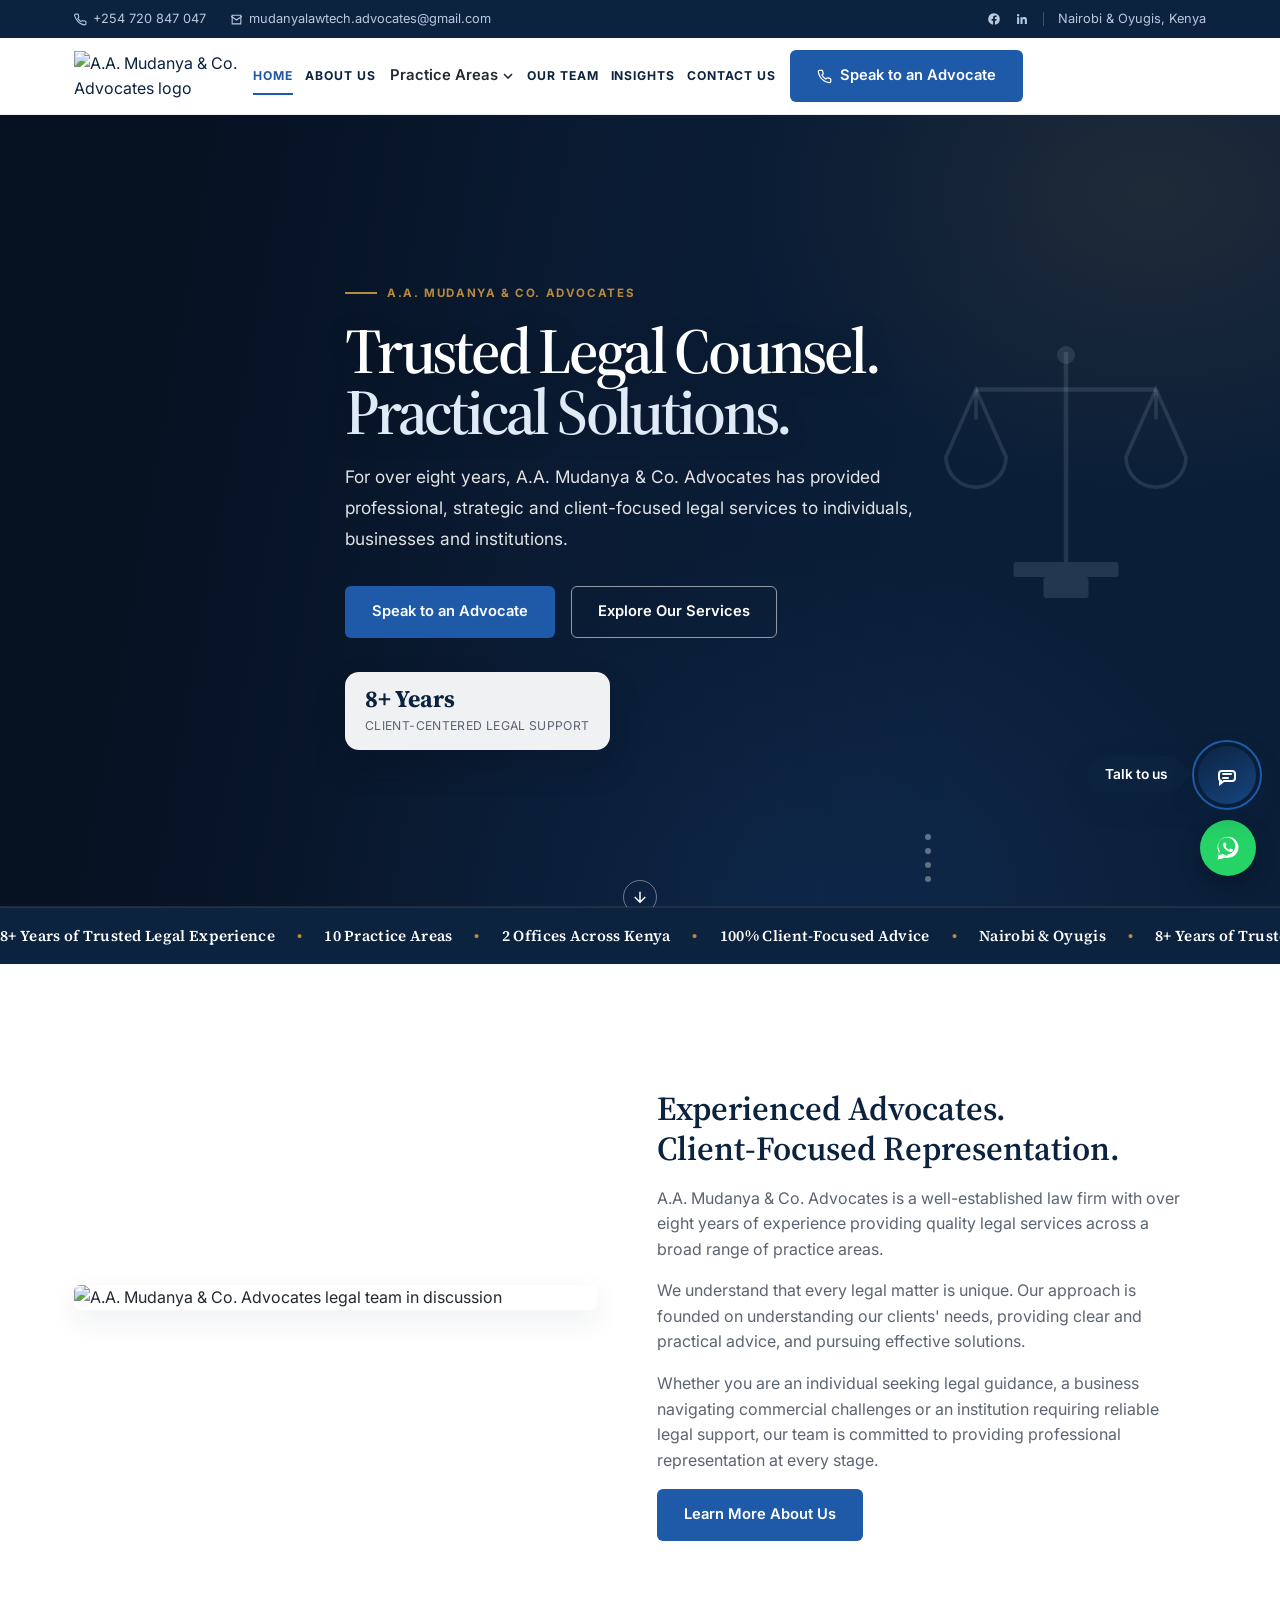
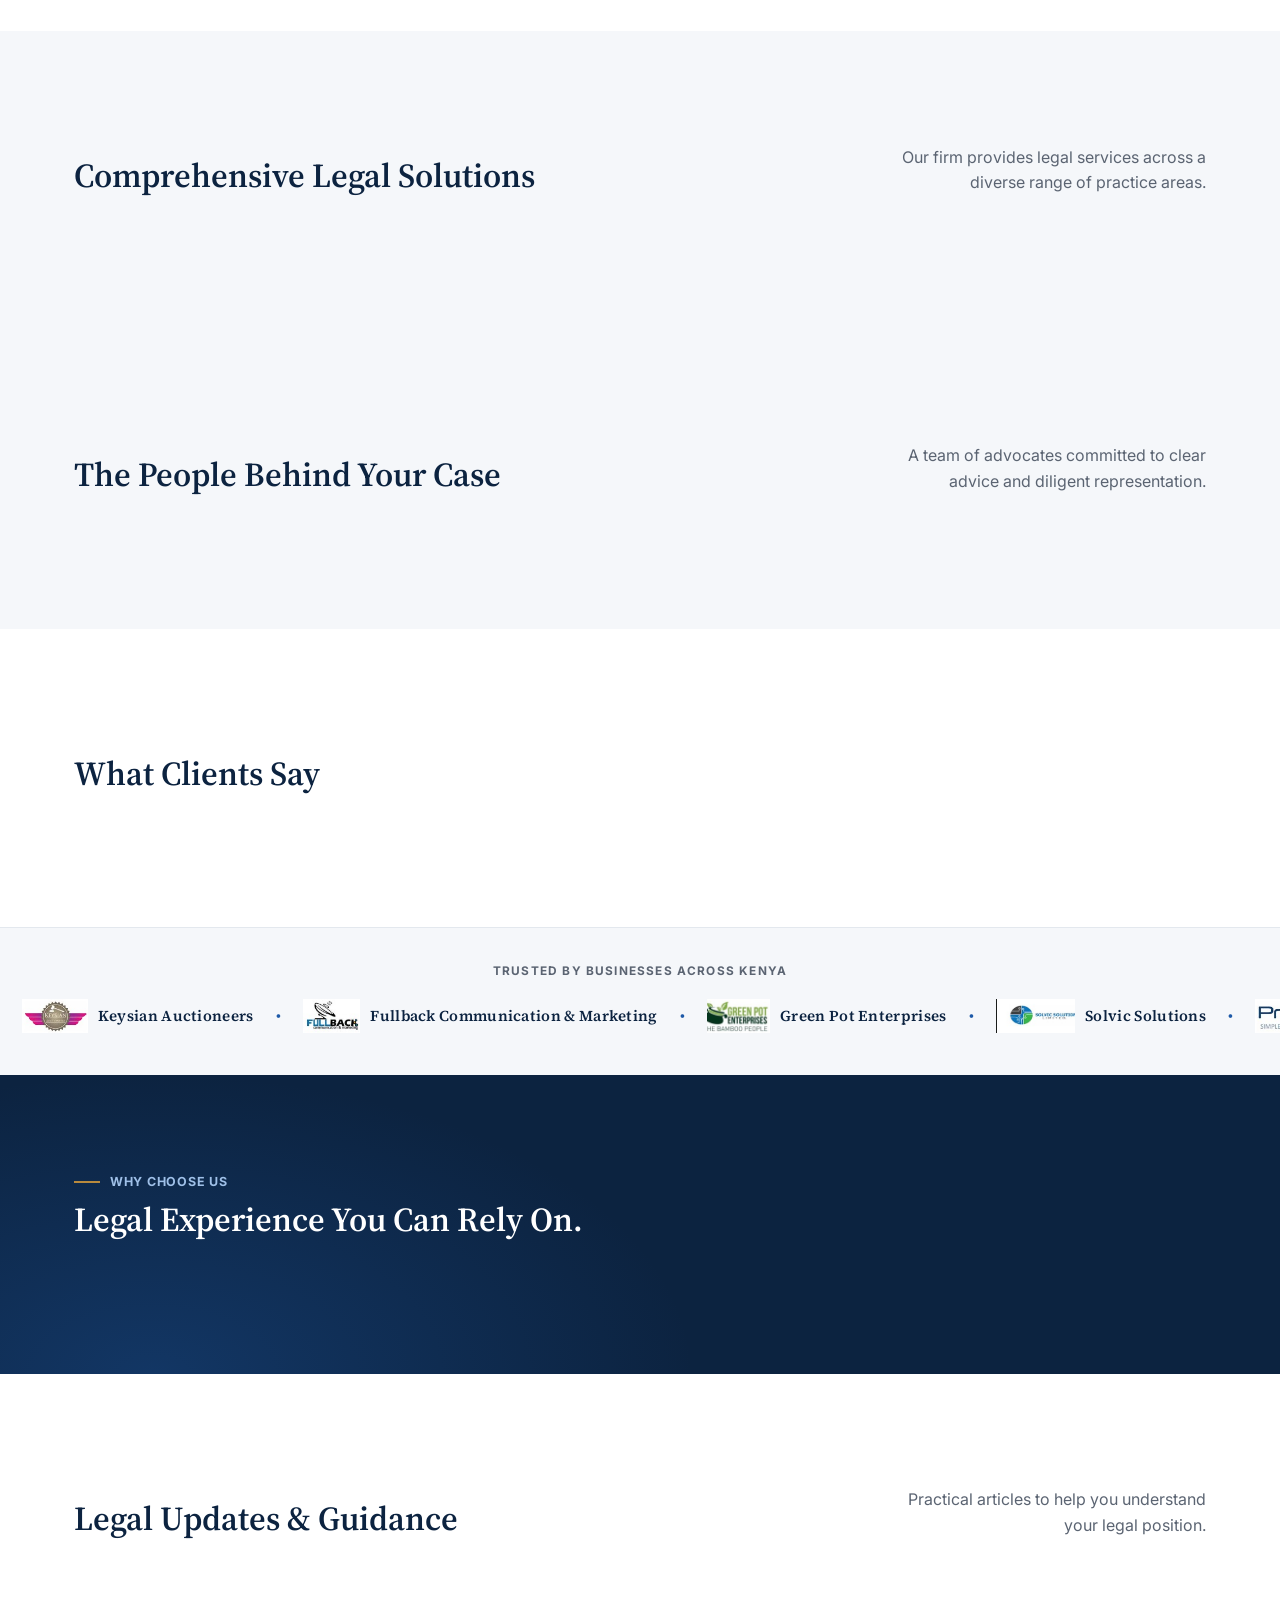
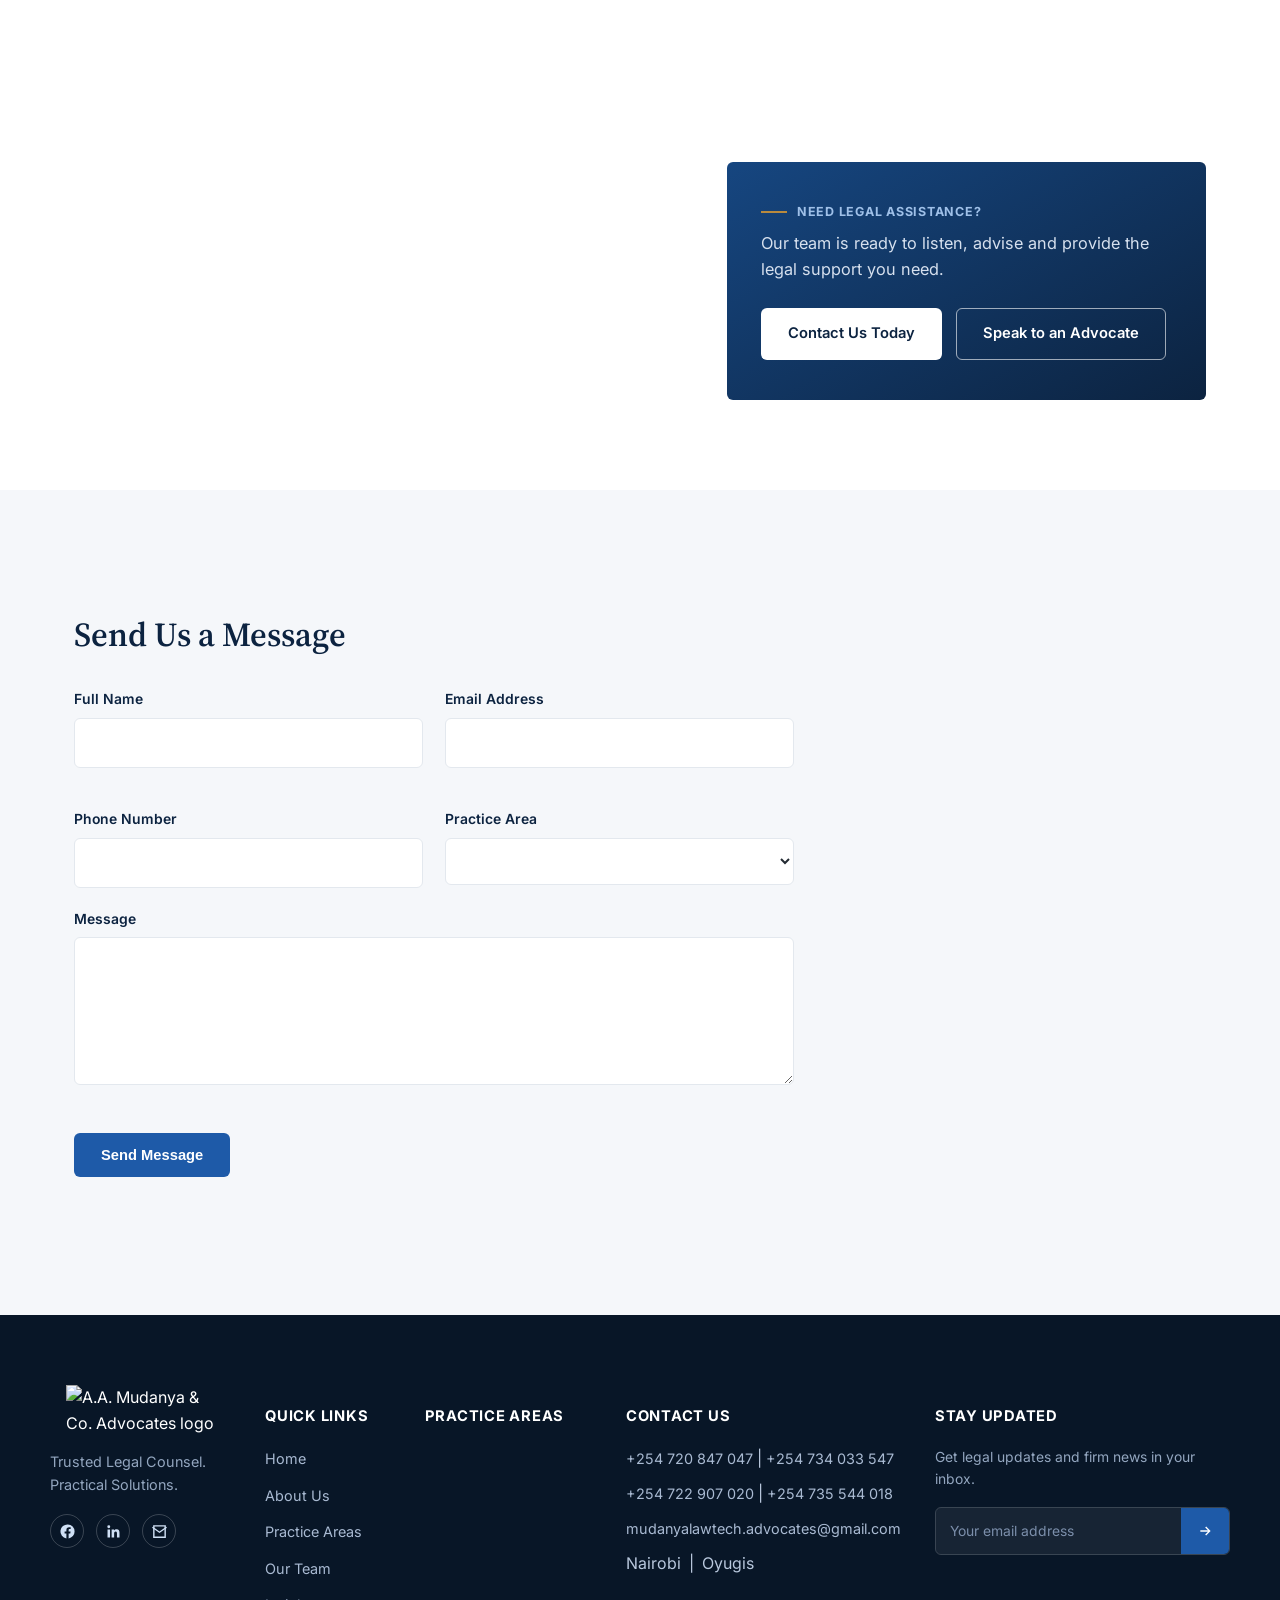
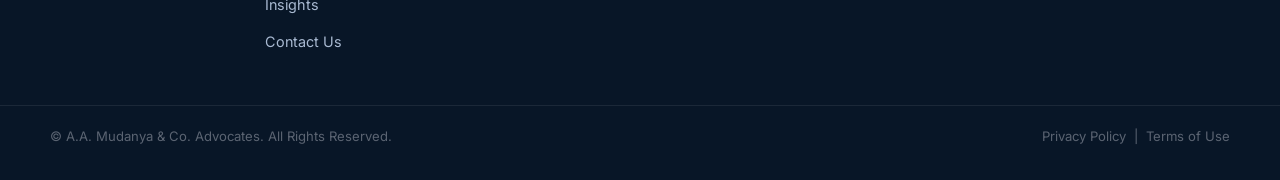
==== commit 9387cfa7: "Add files via upload" ====
--- a/index.html
+++ b/index.html
@@ -425,7 +425,11 @@
   <svg width="16" height="16" viewBox="0 0 24 24" fill="none" stroke="currentColor" stroke-width="2"><path d="M12 19V5M5 12l7-7 7 7"/></svg>
 </button>
 
+<script src="https://www.gstatic.com/firebasejs/10.13.2/firebase-app-compat.js"></script>
+<script src="https://www.gstatic.com/firebasejs/10.13.2/firebase-database-compat.js"></script>
+<script src="firebase-init.js"></script>
 <script src="data.js"></script>
+<script src="content-loader.js"></script>
 <script src="script.js"></script>
 
 <!-- Appointment Modal --> 
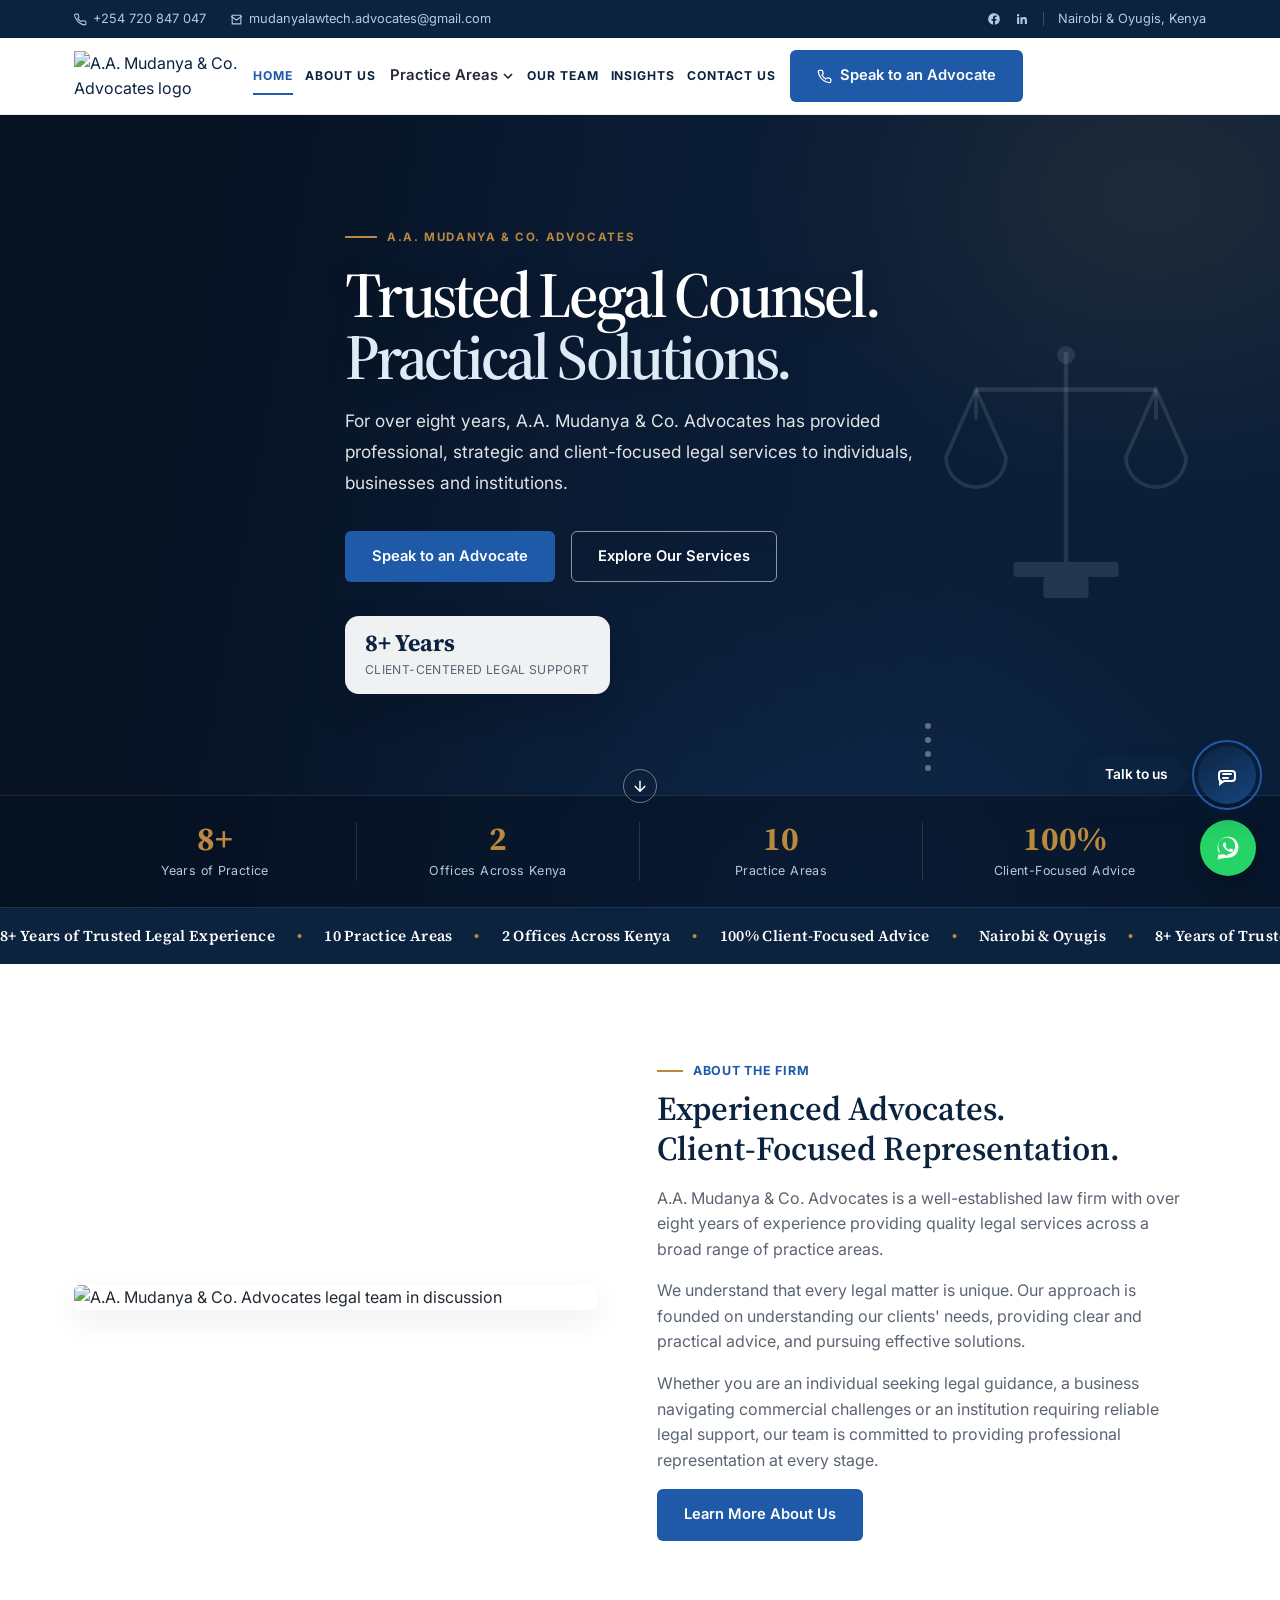
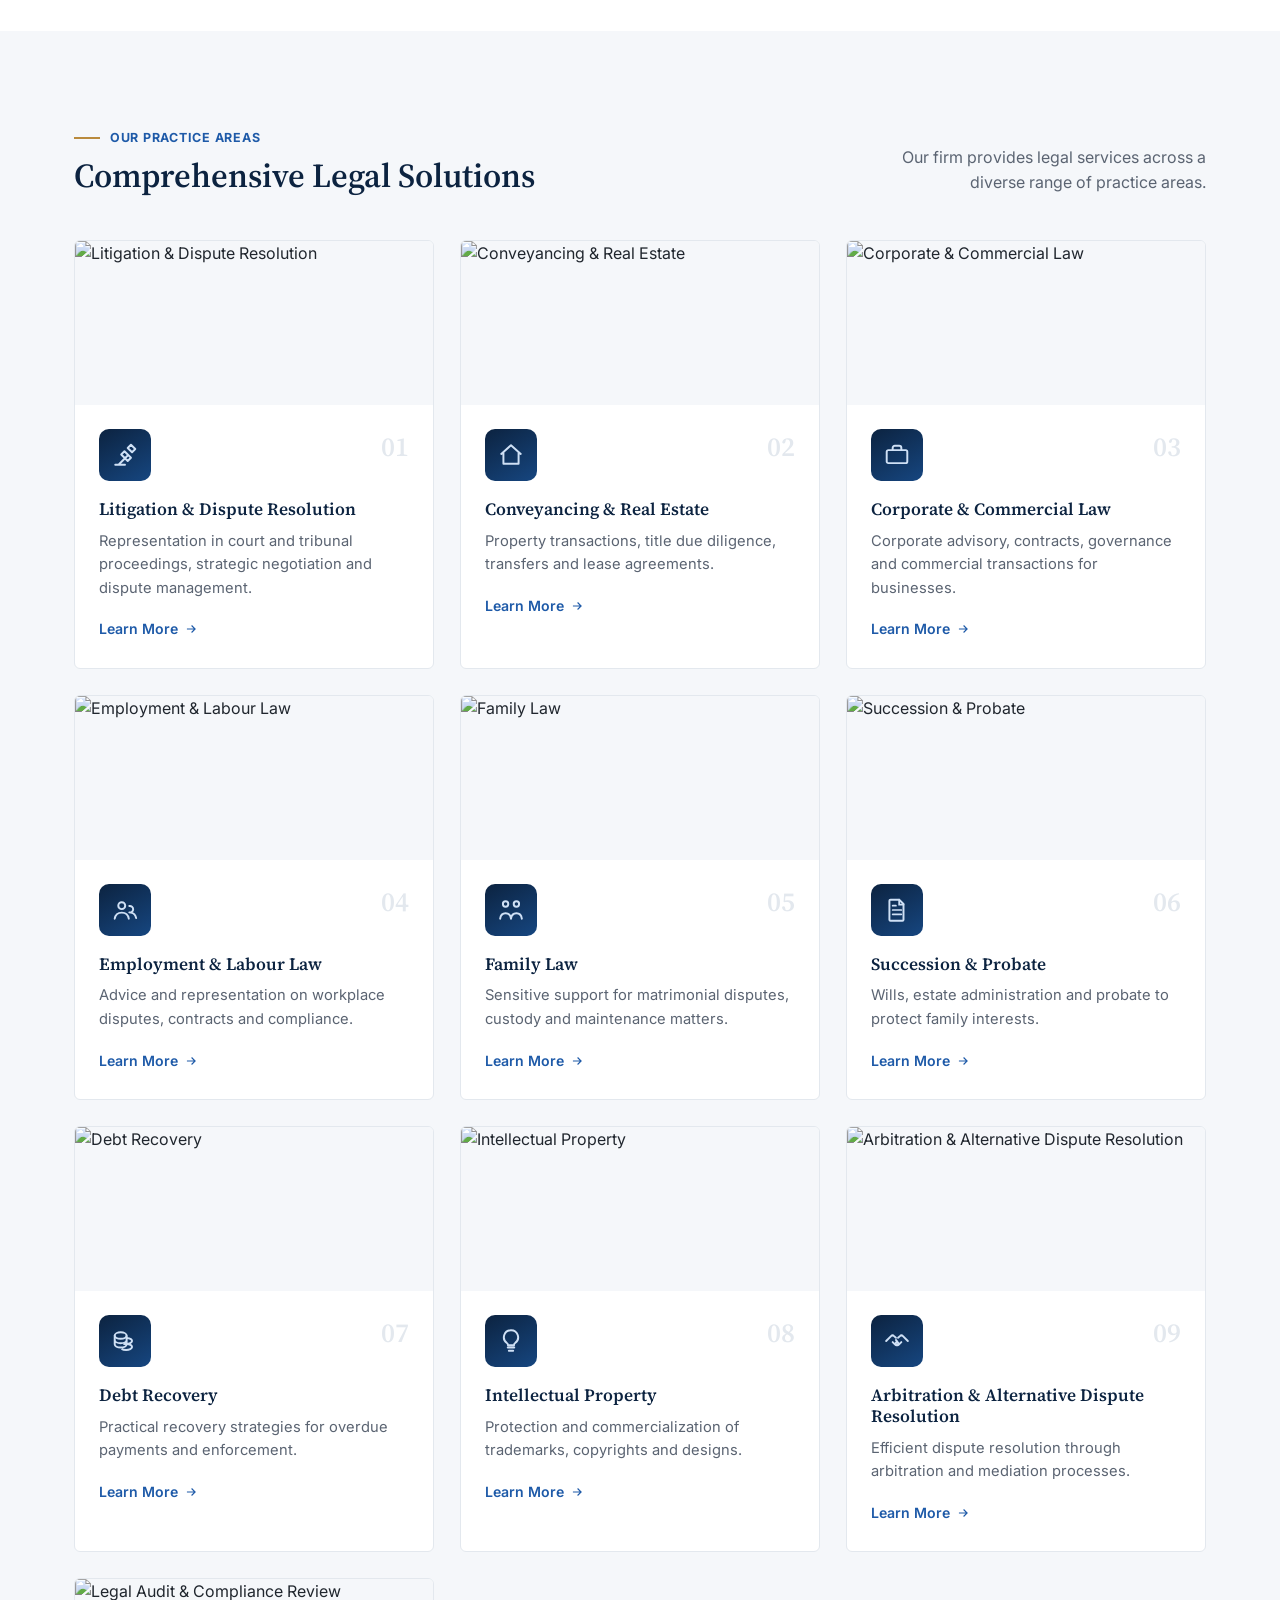
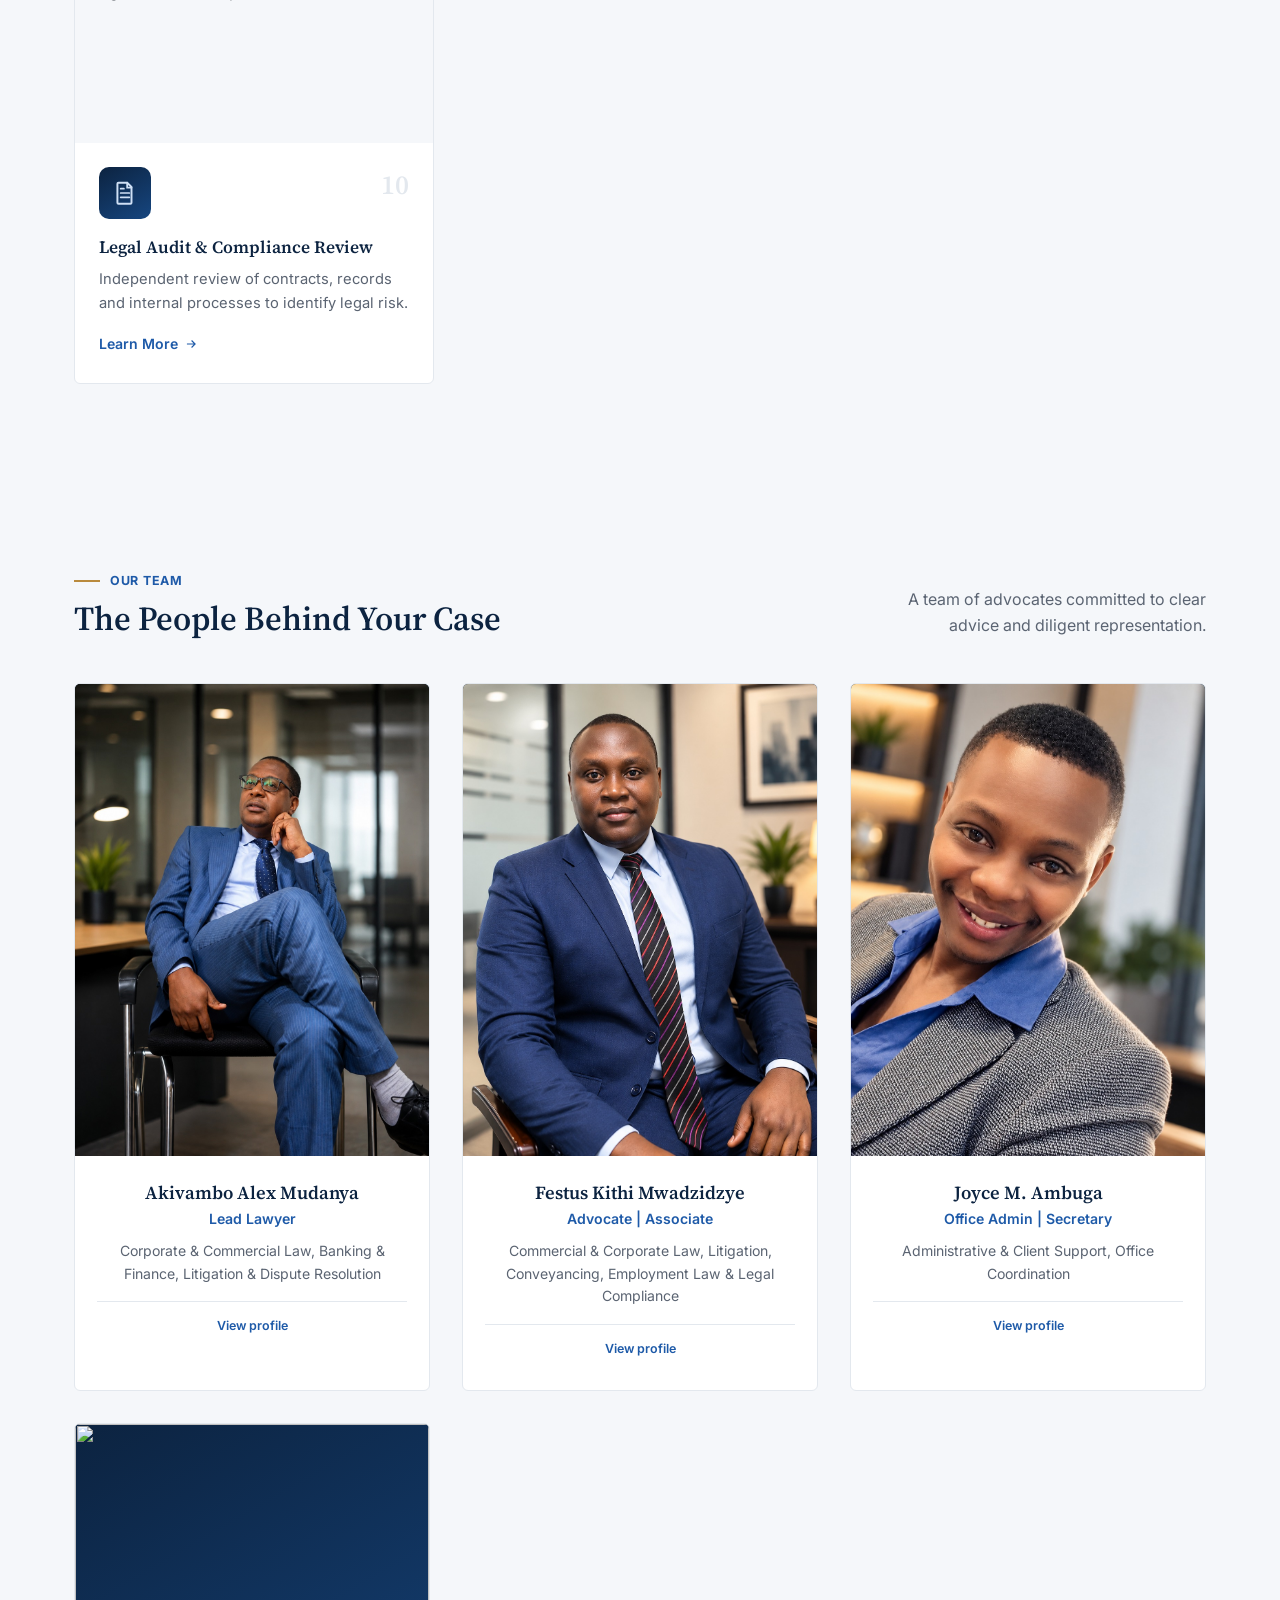
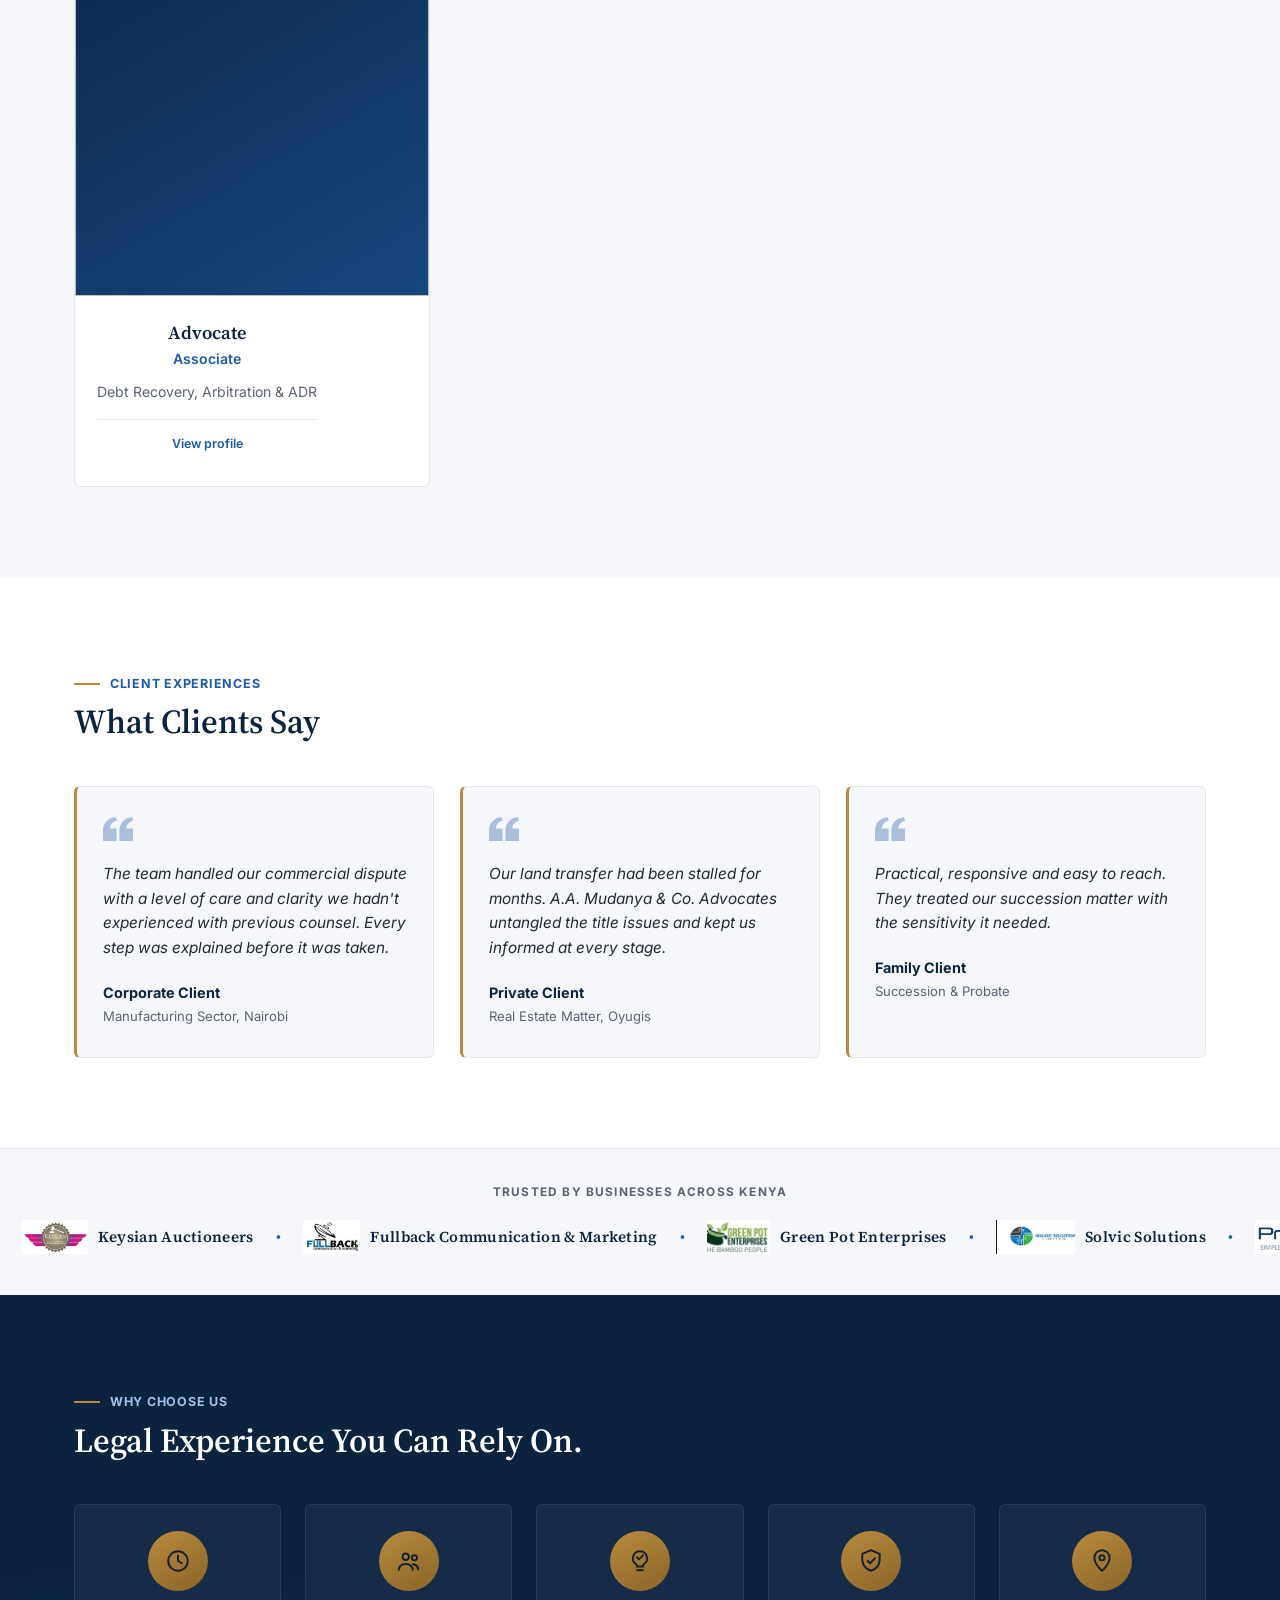
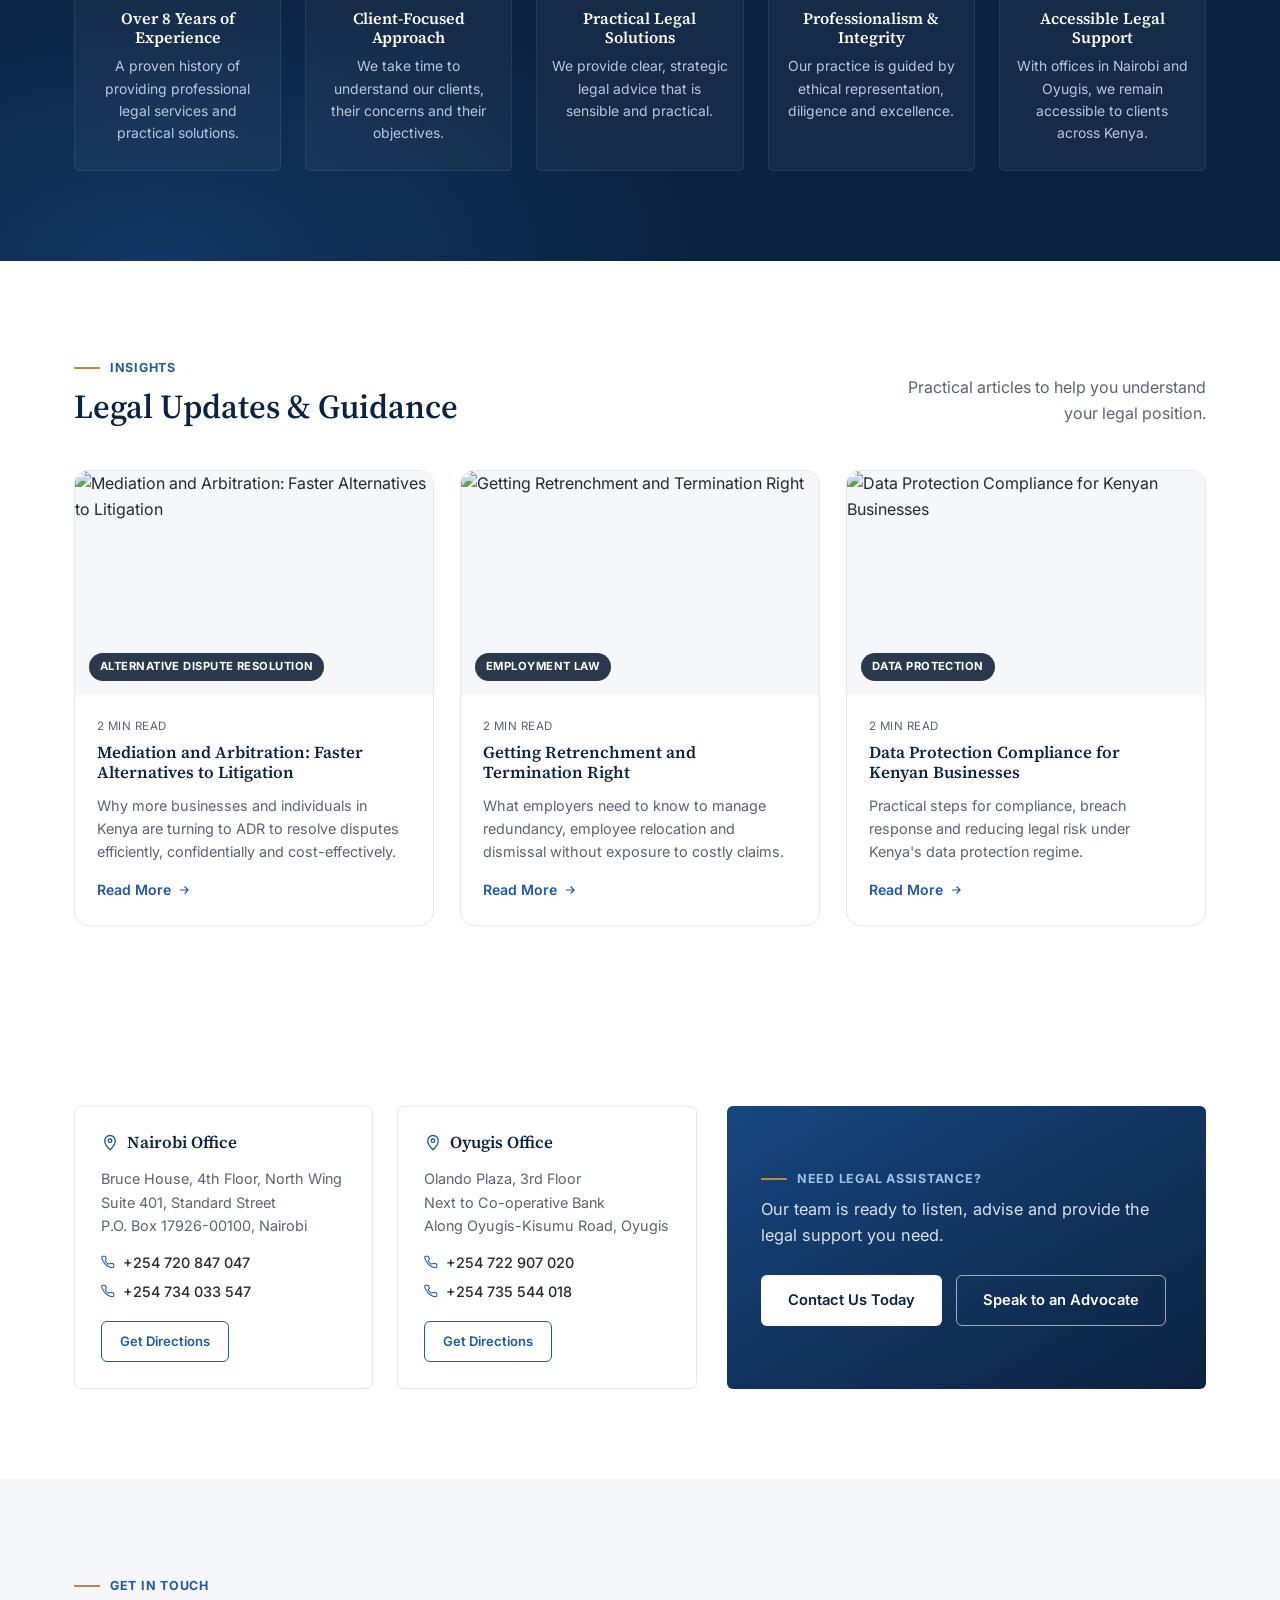
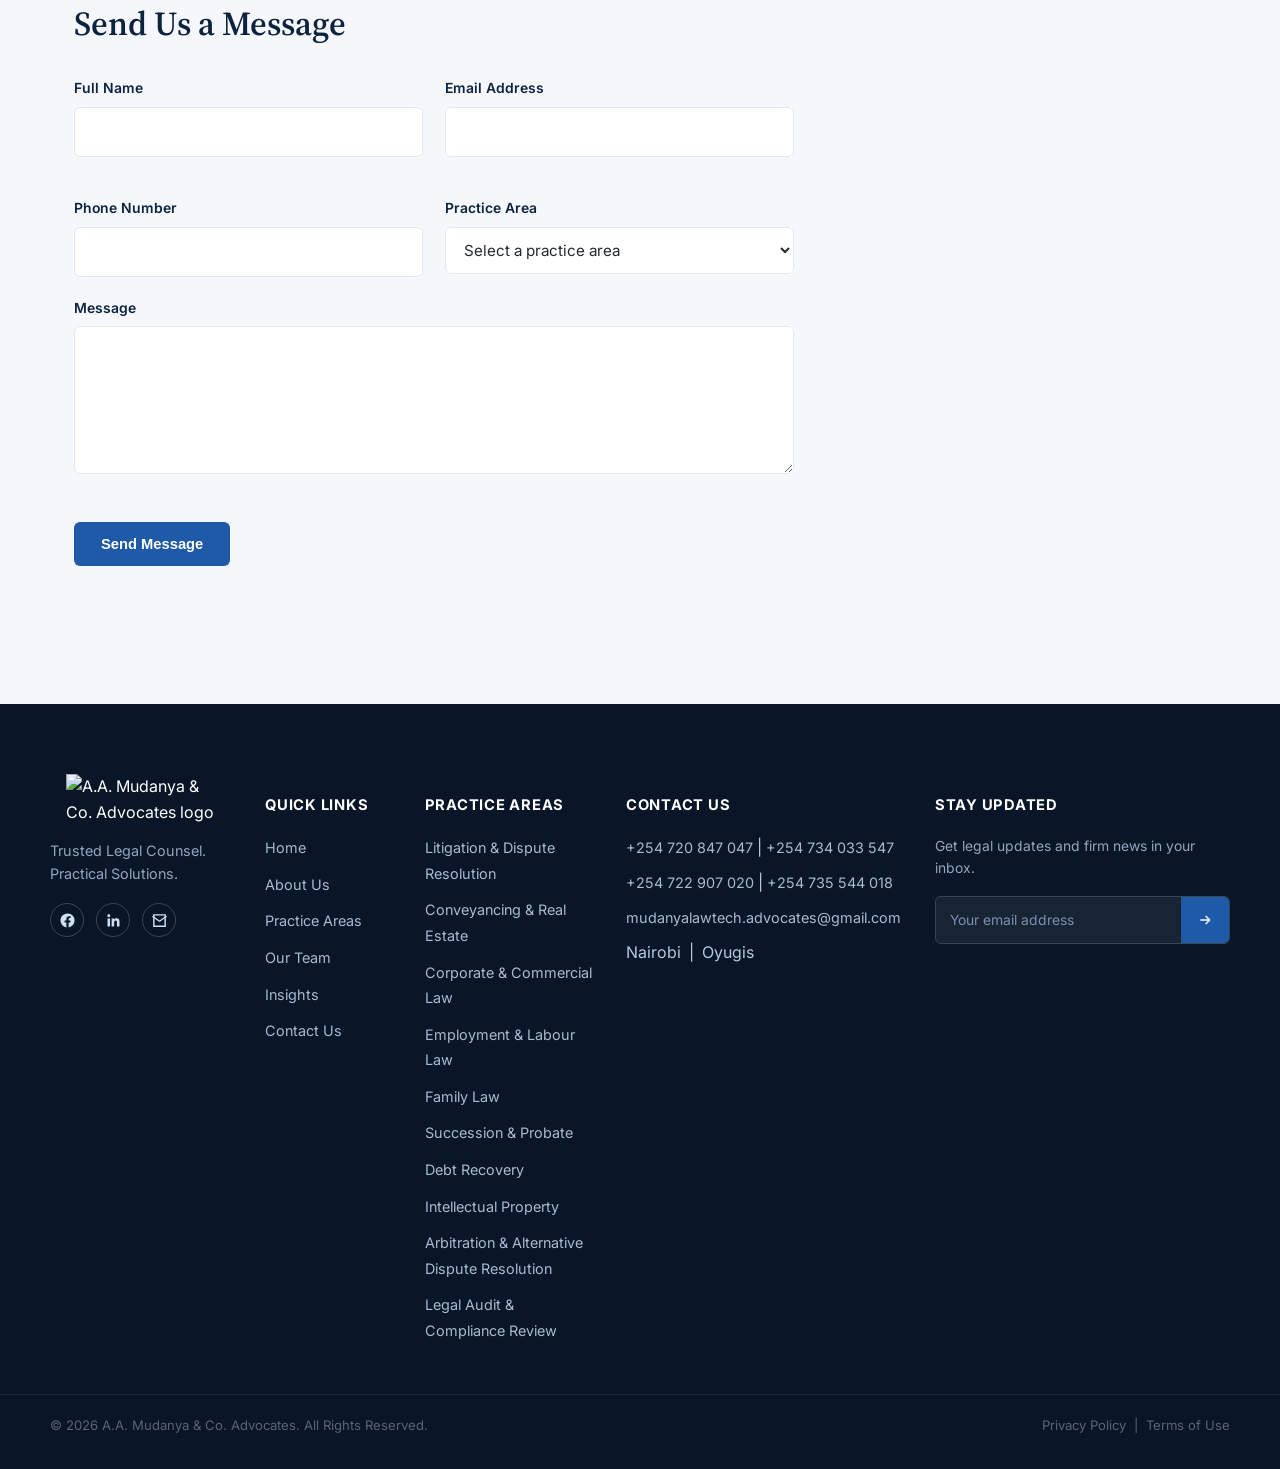
==== commit 39e6128b: "Add files via upload" ====
--- a/index.html
+++ b/index.html
@@ -425,11 +425,7 @@
   <svg width="16" height="16" viewBox="0 0 24 24" fill="none" stroke="currentColor" stroke-width="2"><path d="M12 19V5M5 12l7-7 7 7"/></svg>
 </button>
 
-<script src="https://www.gstatic.com/firebasejs/10.13.2/firebase-app-compat.js"></script>
-<script src="https://www.gstatic.com/firebasejs/10.13.2/firebase-database-compat.js"></script>
-<script src="firebase-init.js"></script>
 <script src="data.js"></script>
-<script src="content-loader.js"></script>
 <script src="script.js"></script>
 
 <!-- Appointment Modal --> 
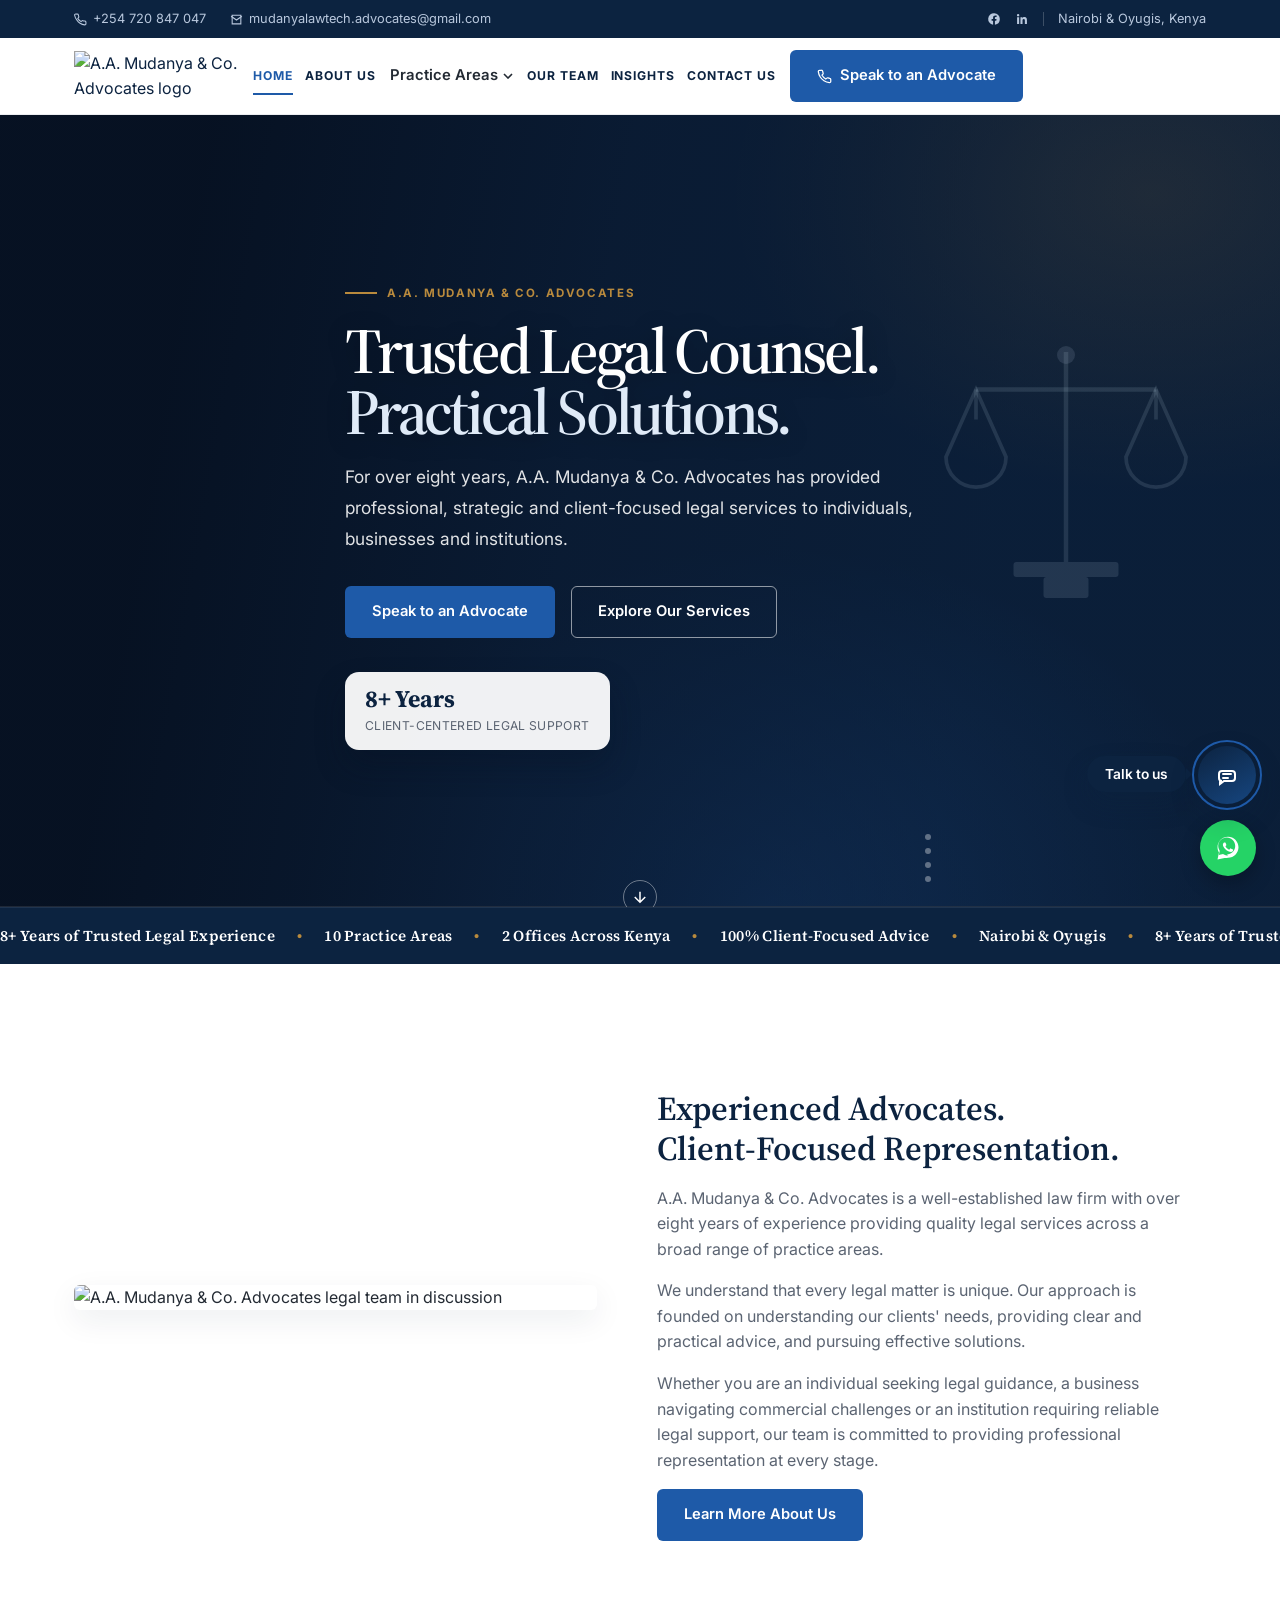
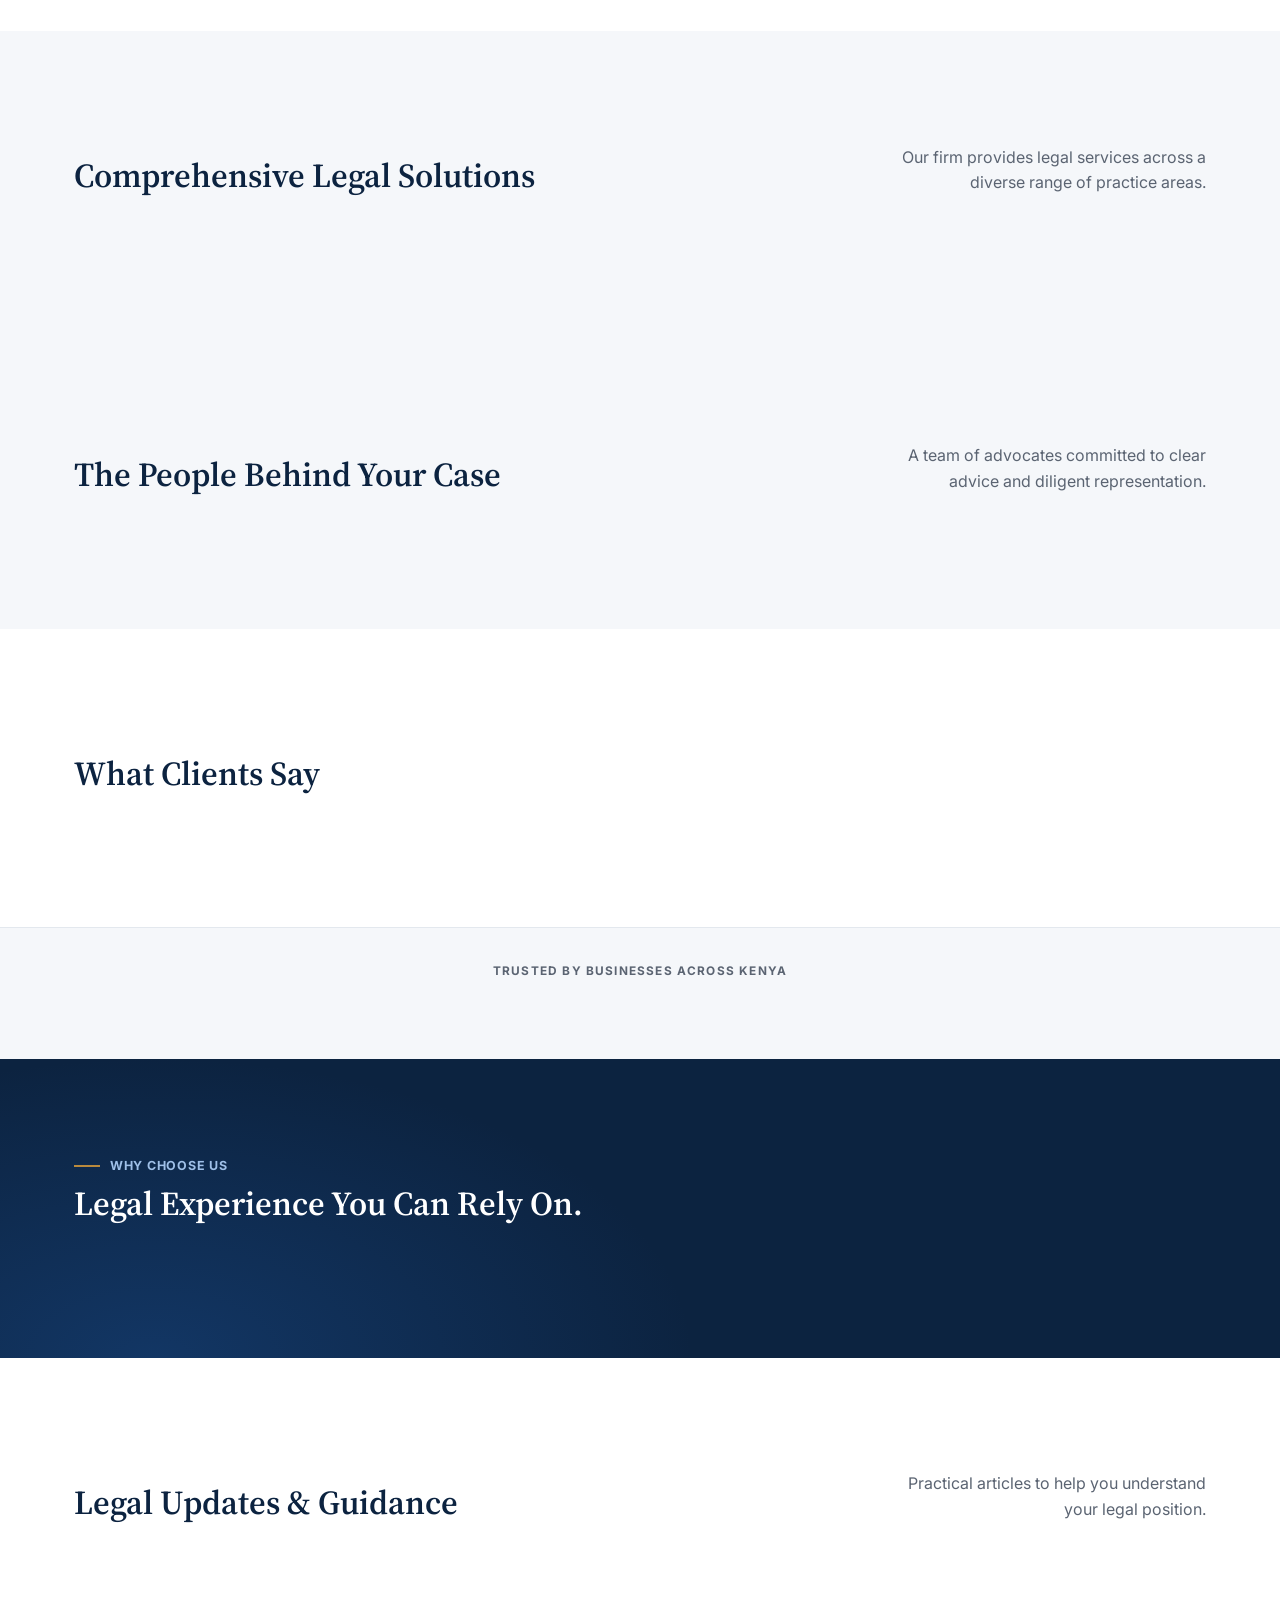
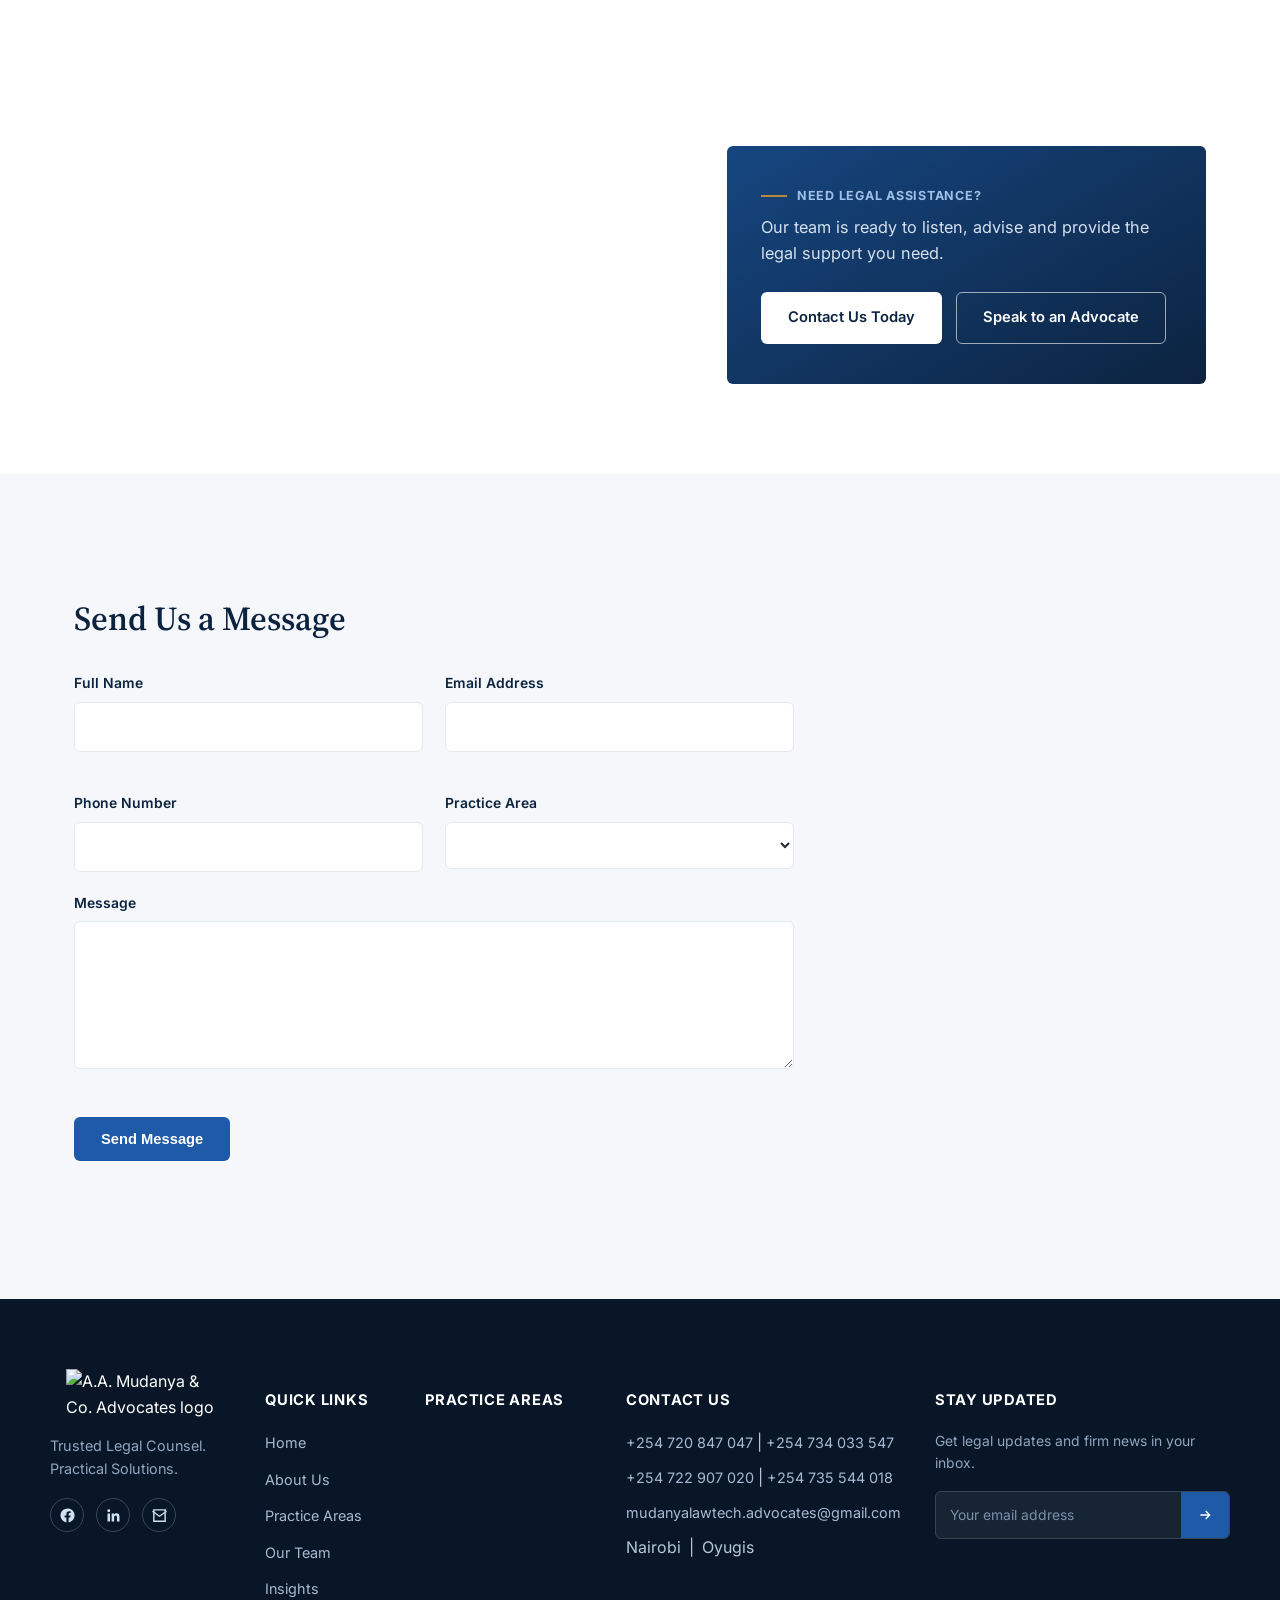
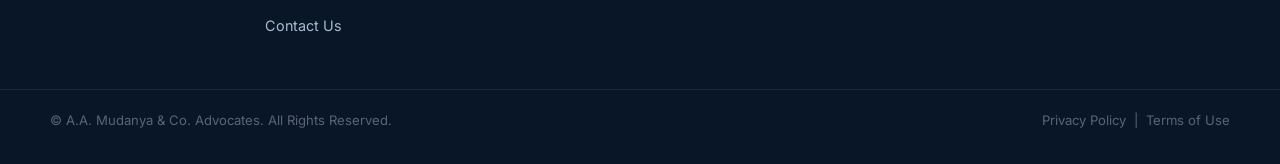
==== commit ce029c14: "Add files via upload" ====
--- a/index.html
+++ b/index.html
@@ -193,28 +193,7 @@
 <div class="clients-strip">
   <p class="clients-strip-label">Trusted by businesses across Kenya</p>
   <div class="marquee-strip marquee-strip-light">
-    <div class="marquee-track marquee-track-logos">
-      <span class="client-item"><img src="keysian.png" alt="Keysian Auctioneers" loading="lazy"><span>Keysian Auctioneers</span></span><span class="dot">•</span>
-      <span class="client-item"><img src="fullback.png" alt="Fullback Communication & Marketing" loading="lazy"><span>Fullback Communication &amp; Marketing</span></span><span class="dot">•</span>
-      <span class="client-item"><img src="greenpot.png" alt="Green Pot Enterprises" loading="lazy"><span>Green Pot Enterprises</span></span><span class="dot">•</span>
-      <span class="client-item"><img src="solvic.png" alt="Solvic Solutions" loading="lazy"><span>Solvic Solutions</span></span><span class="dot">•</span>
-      <span class="client-item"><img src="prosolar.png" alt="ProSolar" loading="lazy"><span>ProSolar</span></span><span class="dot">•</span>
-      <span class="client-item"><img src="meridian.png" alt="Meridian Acceptances" loading="lazy"><span>Meridian Acceptances</span></span><span class="dot">•</span>
-      <span class="client-item"><img src="blueriver.png" alt="Blue River Technology Solutions" loading="lazy"><span>Blue River Technology Solutions</span></span><span class="dot">•</span>
-      <span class="client-item"><img src="ojowa.png" alt="Ojowa Empire" loading="lazy"><span>Ojowa Empire</span></span><span class="dot">•</span>
-      <span class="client-item"><img src="kbf.png" alt="Kenya Basketball Federation" loading="lazy"><span>Kenya Basketball Federation</span></span><span class="dot">•</span>
-      <span class="client-item client-item-text">Rehema Holdings</span><span class="dot">•</span>
-      <span class="client-item"><img src="keysian.png" alt="Keysian Auctioneers" loading="lazy"><span>Keysian Auctioneers</span></span><span class="dot">•</span>
-      <span class="client-item"><img src="fullback.png" alt="Fullback Communication & Marketing" loading="lazy"><span>Fullback Communication &amp; Marketing</span></span><span class="dot">•</span>
-      <span class="client-item"><img src="greenpot.png" alt="Green Pot Enterprises" loading="lazy"><span>Green Pot Enterprises</span></span><span class="dot">•</span>
-      <span class="client-item"><img src="solvic.png" alt="Solvic Solutions" loading="lazy"><span>Solvic Solutions</span></span><span class="dot">•</span>
-      <span class="client-item"><img src="prosolar.png" alt="ProSolar" loading="lazy"><span>ProSolar</span></span><span class="dot">•</span>
-      <span class="client-item"><img src="meridian.png" alt="Meridian Acceptances" loading="lazy"><span>Meridian Acceptances</span></span><span class="dot">•</span>
-      <span class="client-item"><img src="blueriver.png" alt="Blue River Technology Solutions" loading="lazy"><span>Blue River Technology Solutions</span></span><span class="dot">•</span>
-      <span class="client-item"><img src="ojowa.png" alt="Ojowa Empire" loading="lazy"><span>Ojowa Empire</span></span><span class="dot">•</span>
-      <span class="client-item"><img src="kbf.png" alt="Kenya Basketball Federation" loading="lazy"><span>Kenya Basketball Federation</span></span><span class="dot">•</span>
-      <span class="client-item client-item-text">Rehema Holdings</span><span class="dot">•</span>
-    </div>
+    <div class="marquee-track marquee-track-logos" id="clientsTrack"></div>
   </div>
 </div>
 
@@ -425,7 +404,11 @@
   <svg width="16" height="16" viewBox="0 0 24 24" fill="none" stroke="currentColor" stroke-width="2"><path d="M12 19V5M5 12l7-7 7 7"/></svg>
 </button>
 
+<script src="https://www.gstatic.com/firebasejs/10.13.2/firebase-app-compat.js"></script>
+<script src="https://www.gstatic.com/firebasejs/10.13.2/firebase-database-compat.js"></script>
+<script src="firebase-init.js"></script>
 <script src="data.js"></script>
+<script src="content-loader.js"></script>
 <script src="script.js"></script>
 
 <!-- Appointment Modal --> 
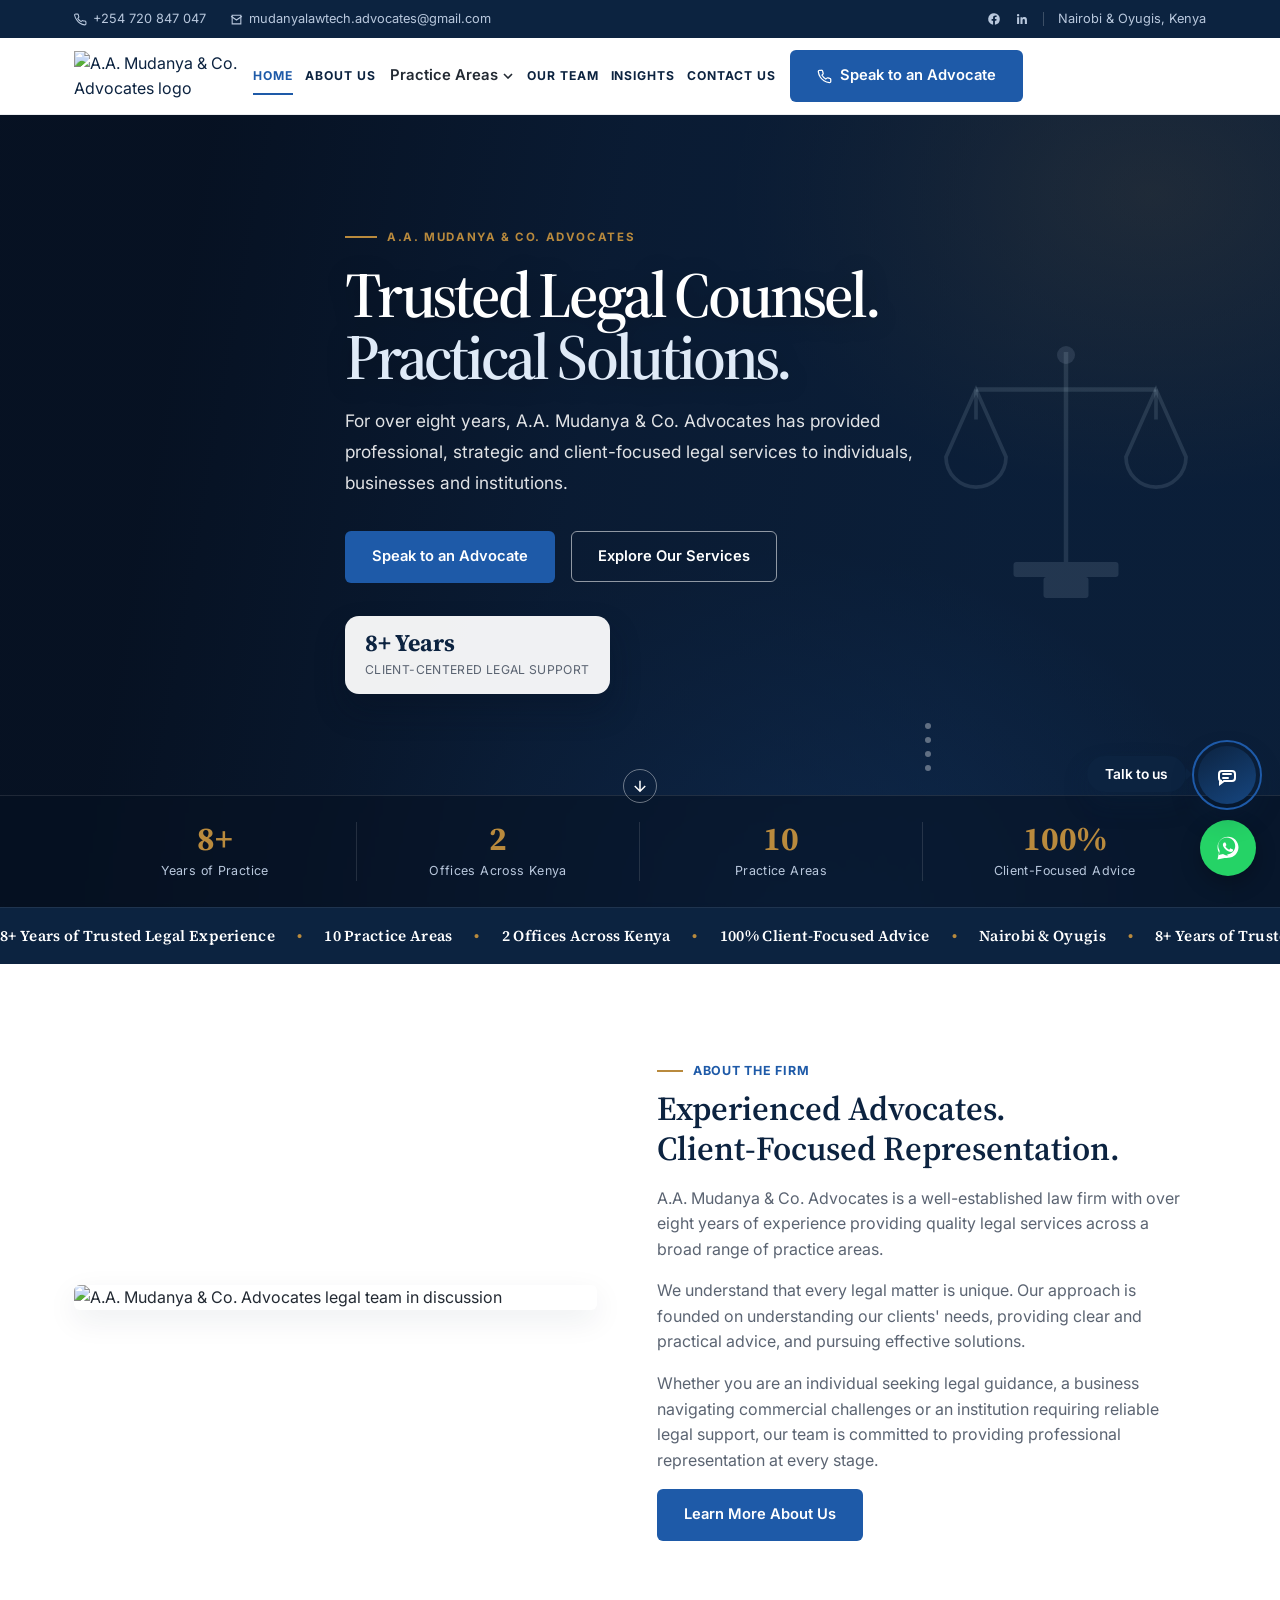
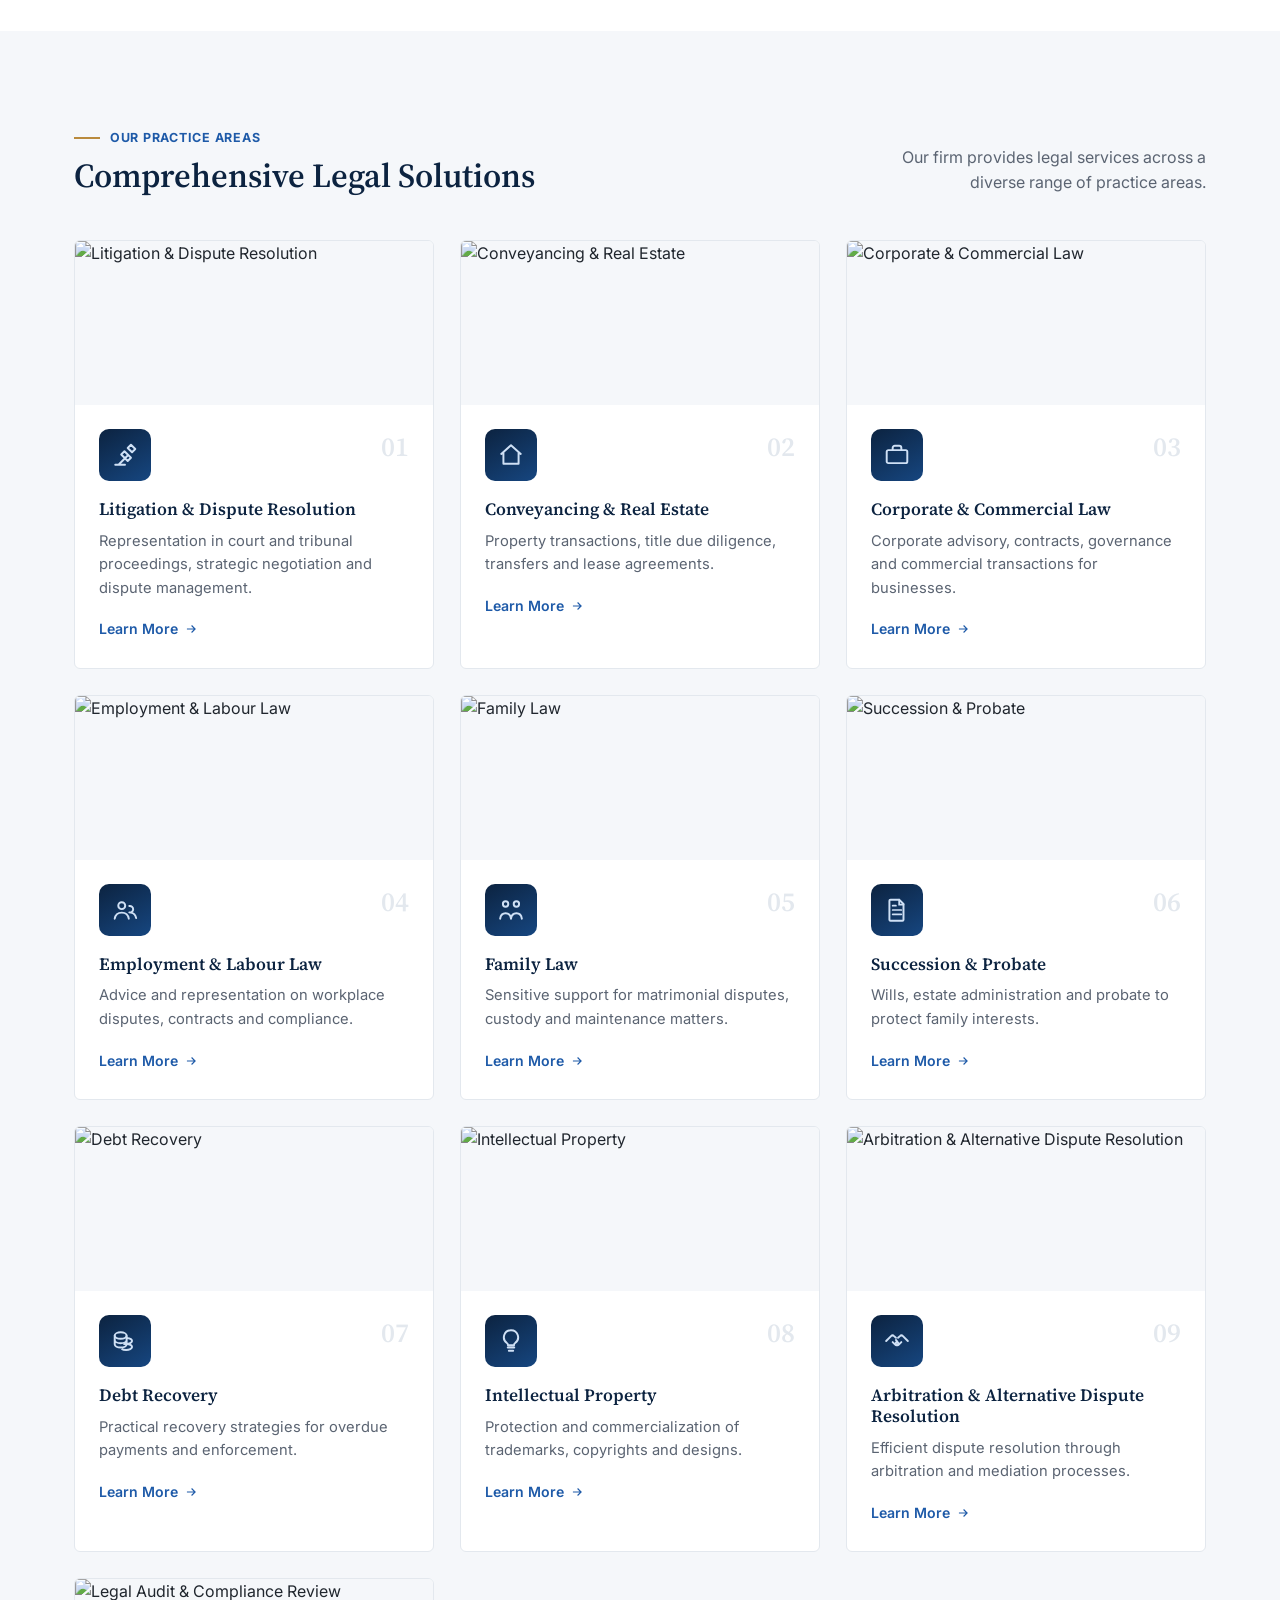
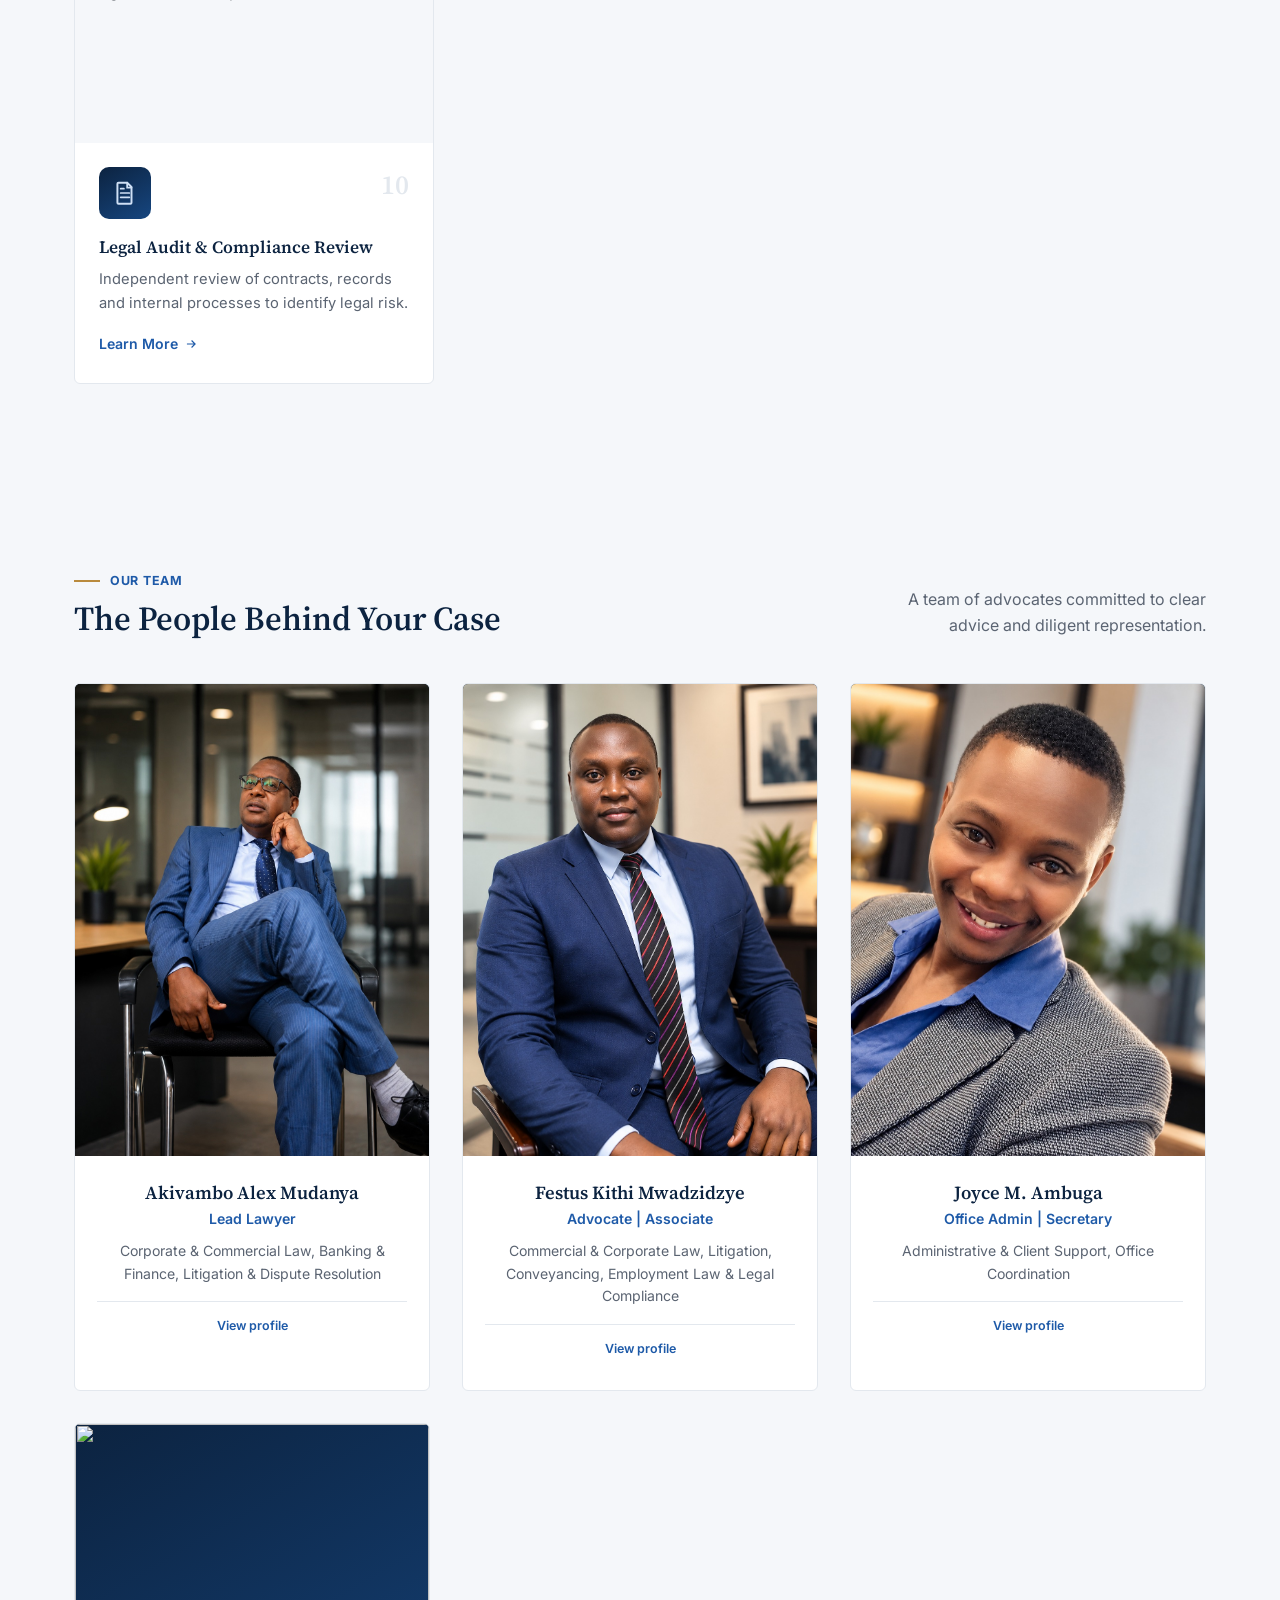
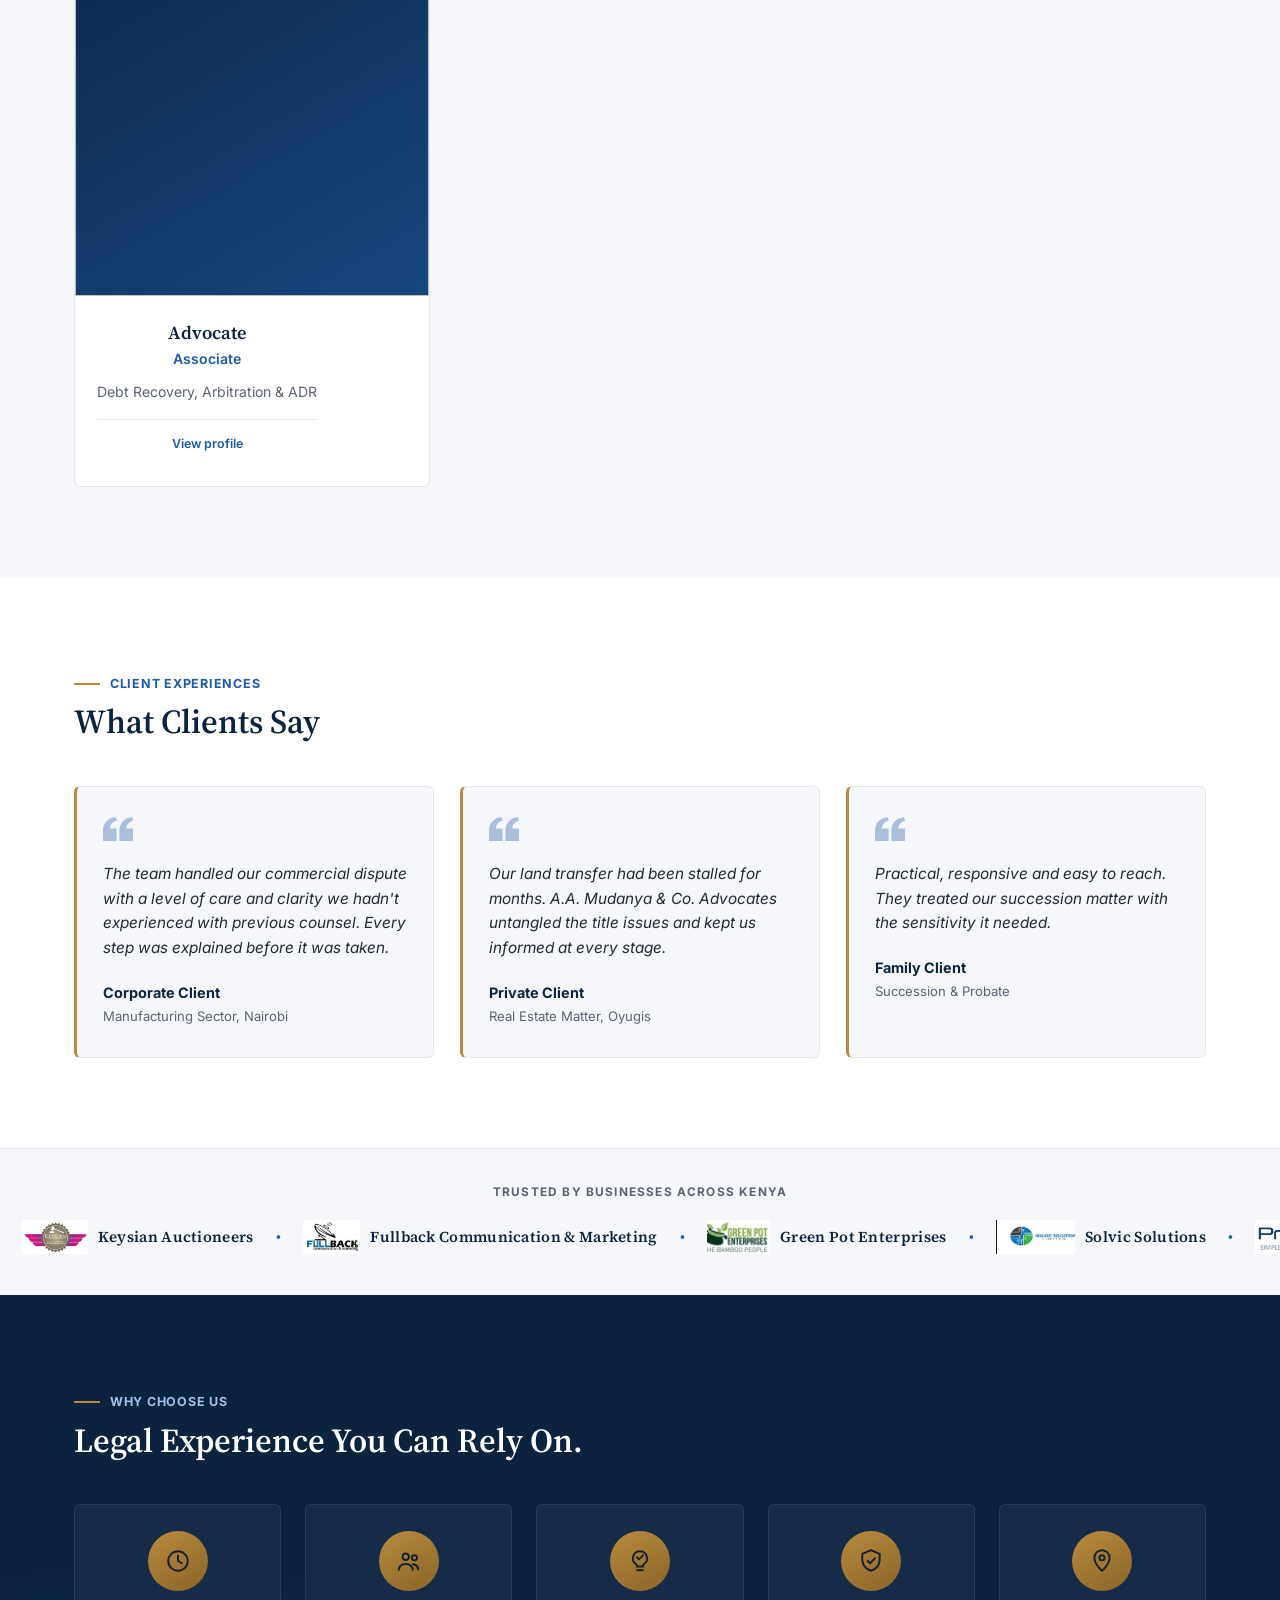
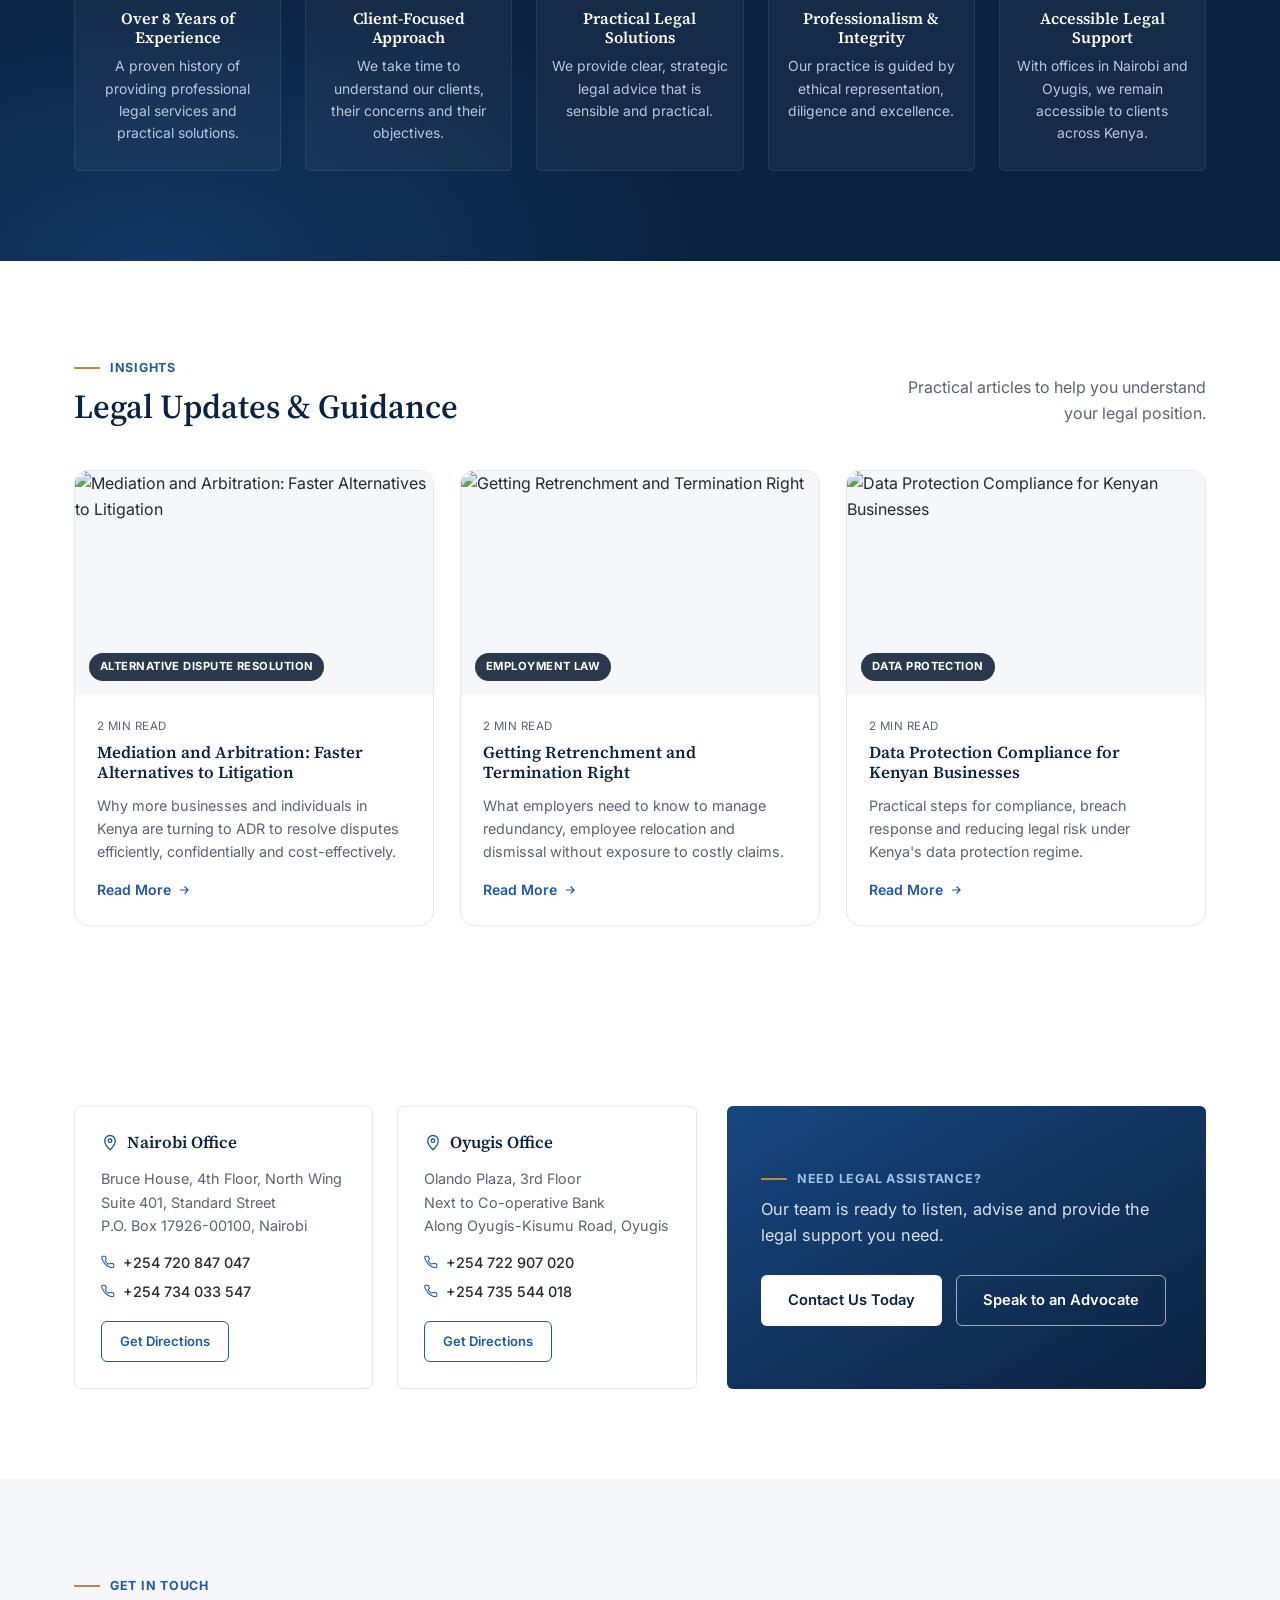
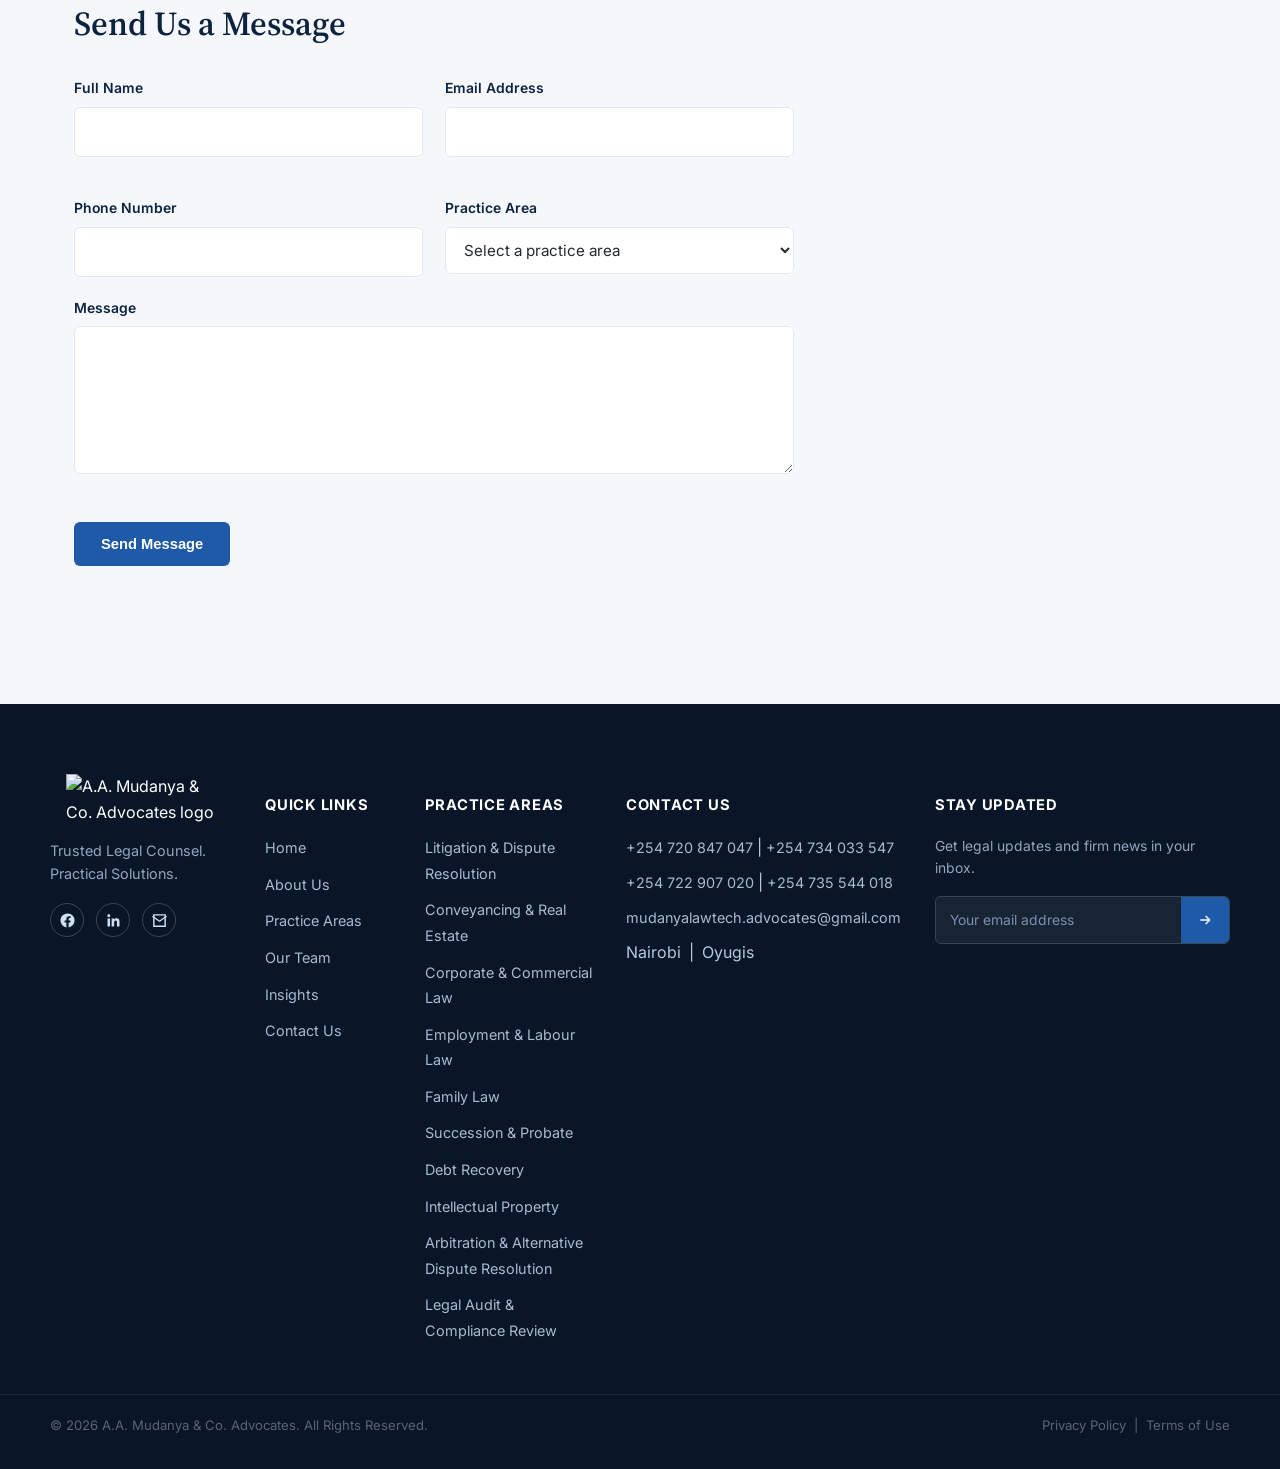
==== commit 325c3853: "Add files via upload" ====
--- a/index.html
+++ b/index.html
@@ -193,7 +193,28 @@
 <div class="clients-strip">
   <p class="clients-strip-label">Trusted by businesses across Kenya</p>
   <div class="marquee-strip marquee-strip-light">
-    <div class="marquee-track marquee-track-logos" id="clientsTrack"></div>
+    <div class="marquee-track marquee-track-logos">
+      <span class="client-item"><img src="keysian.png" alt="Keysian Auctioneers" loading="lazy"><span>Keysian Auctioneers</span></span><span class="dot">•</span>
+      <span class="client-item"><img src="fullback.png" alt="Fullback Communication & Marketing" loading="lazy"><span>Fullback Communication &amp; Marketing</span></span><span class="dot">•</span>
+      <span class="client-item"><img src="greenpot.png" alt="Green Pot Enterprises" loading="lazy"><span>Green Pot Enterprises</span></span><span class="dot">•</span>
+      <span class="client-item"><img src="solvic.png" alt="Solvic Solutions" loading="lazy"><span>Solvic Solutions</span></span><span class="dot">•</span>
+      <span class="client-item"><img src="prosolar.png" alt="ProSolar" loading="lazy"><span>ProSolar</span></span><span class="dot">•</span>
+      <span class="client-item"><img src="meridian.png" alt="Meridian Acceptances" loading="lazy"><span>Meridian Acceptances</span></span><span class="dot">•</span>
+      <span class="client-item"><img src="blueriver.png" alt="Blue River Technology Solutions" loading="lazy"><span>Blue River Technology Solutions</span></span><span class="dot">•</span>
+      <span class="client-item"><img src="ojowa.png" alt="Ojowa Empire" loading="lazy"><span>Ojowa Empire</span></span><span class="dot">•</span>
+      <span class="client-item"><img src="kbf.png" alt="Kenya Basketball Federation" loading="lazy"><span>Kenya Basketball Federation</span></span><span class="dot">•</span>
+      <span class="client-item client-item-text">Rehema Holdings</span><span class="dot">•</span>
+      <span class="client-item"><img src="keysian.png" alt="Keysian Auctioneers" loading="lazy"><span>Keysian Auctioneers</span></span><span class="dot">•</span>
+      <span class="client-item"><img src="fullback.png" alt="Fullback Communication & Marketing" loading="lazy"><span>Fullback Communication &amp; Marketing</span></span><span class="dot">•</span>
+      <span class="client-item"><img src="greenpot.png" alt="Green Pot Enterprises" loading="lazy"><span>Green Pot Enterprises</span></span><span class="dot">•</span>
+      <span class="client-item"><img src="solvic.png" alt="Solvic Solutions" loading="lazy"><span>Solvic Solutions</span></span><span class="dot">•</span>
+      <span class="client-item"><img src="prosolar.png" alt="ProSolar" loading="lazy"><span>ProSolar</span></span><span class="dot">•</span>
+      <span class="client-item"><img src="meridian.png" alt="Meridian Acceptances" loading="lazy"><span>Meridian Acceptances</span></span><span class="dot">•</span>
+      <span class="client-item"><img src="blueriver.png" alt="Blue River Technology Solutions" loading="lazy"><span>Blue River Technology Solutions</span></span><span class="dot">•</span>
+      <span class="client-item"><img src="ojowa.png" alt="Ojowa Empire" loading="lazy"><span>Ojowa Empire</span></span><span class="dot">•</span>
+      <span class="client-item"><img src="kbf.png" alt="Kenya Basketball Federation" loading="lazy"><span>Kenya Basketball Federation</span></span><span class="dot">•</span>
+      <span class="client-item client-item-text">Rehema Holdings</span><span class="dot">•</span>
+    </div>
   </div>
 </div>
 
@@ -404,11 +425,7 @@
   <svg width="16" height="16" viewBox="0 0 24 24" fill="none" stroke="currentColor" stroke-width="2"><path d="M12 19V5M5 12l7-7 7 7"/></svg>
 </button>
 
-<script src="https://www.gstatic.com/firebasejs/10.13.2/firebase-app-compat.js"></script>
-<script src="https://www.gstatic.com/firebasejs/10.13.2/firebase-database-compat.js"></script>
-<script src="firebase-init.js"></script>
 <script src="data.js"></script>
-<script src="content-loader.js"></script>
 <script src="script.js"></script>
 
 <!-- Appointment Modal --> 
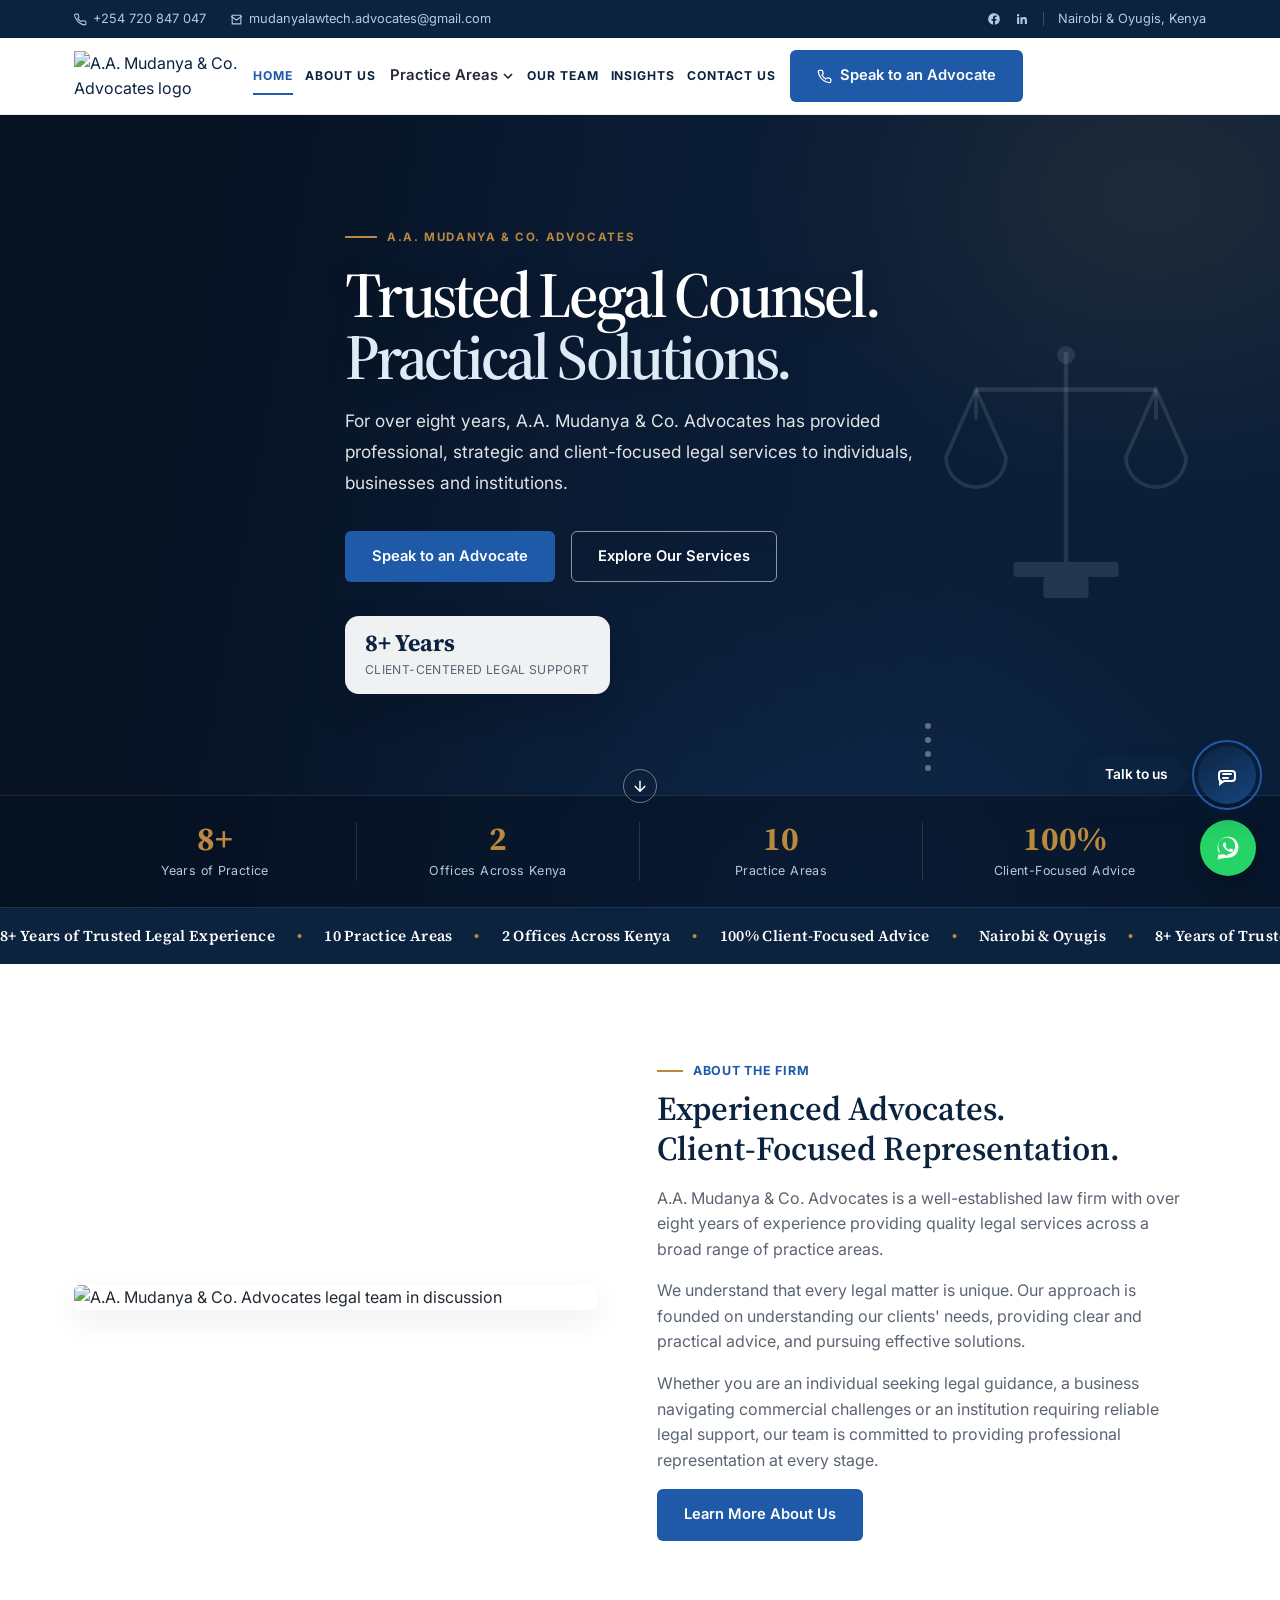
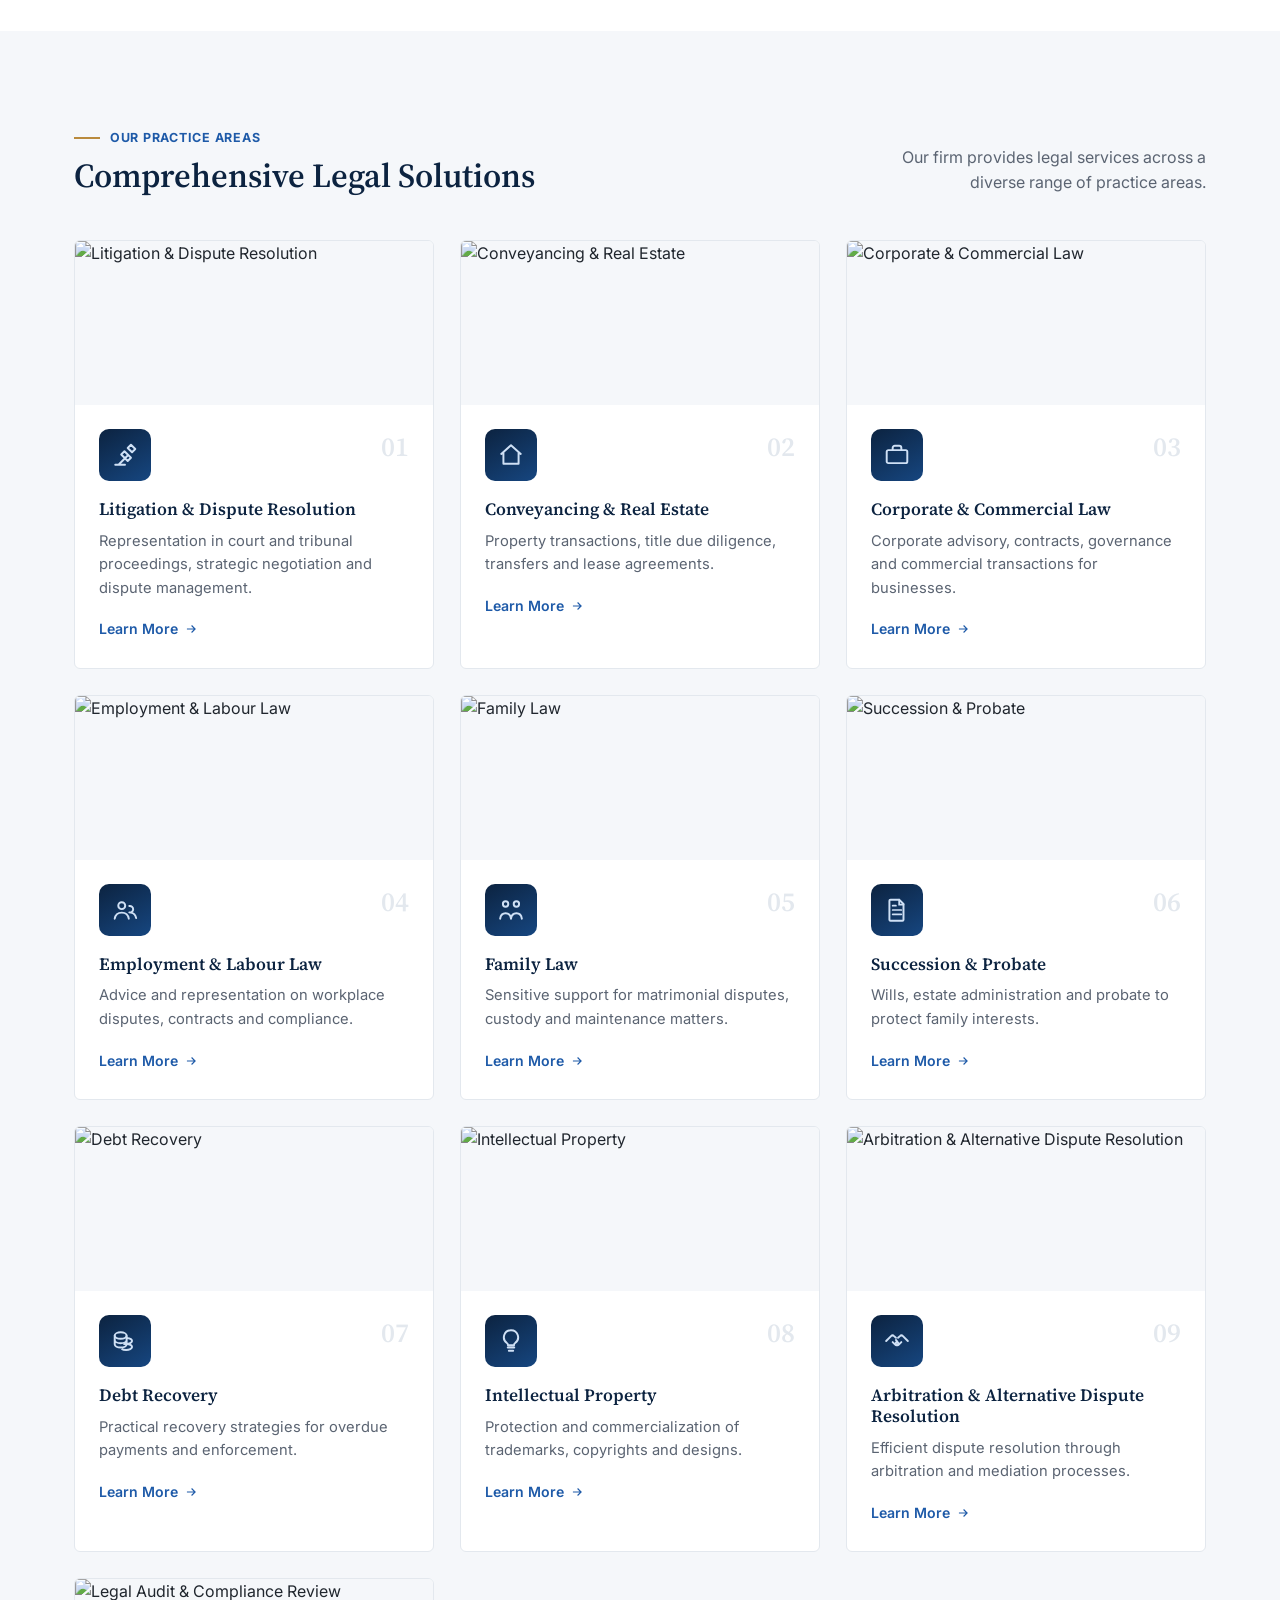
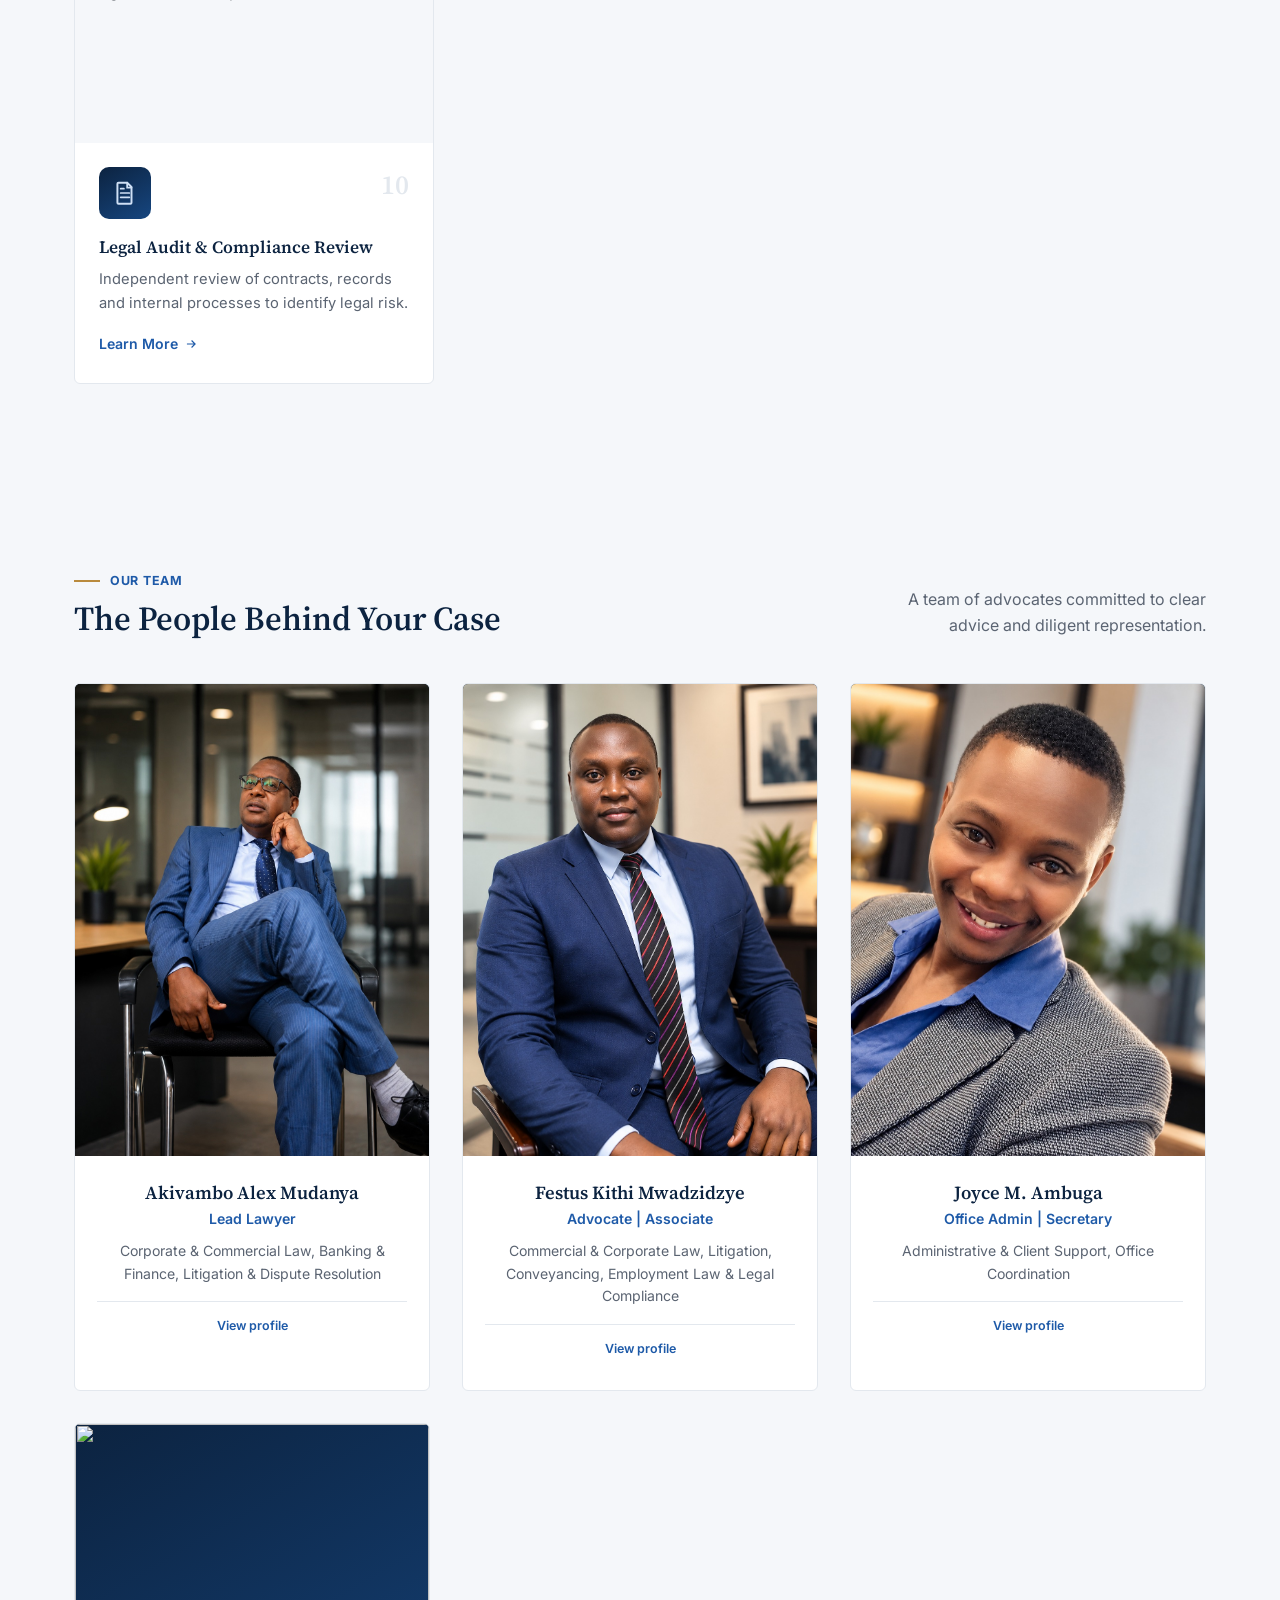
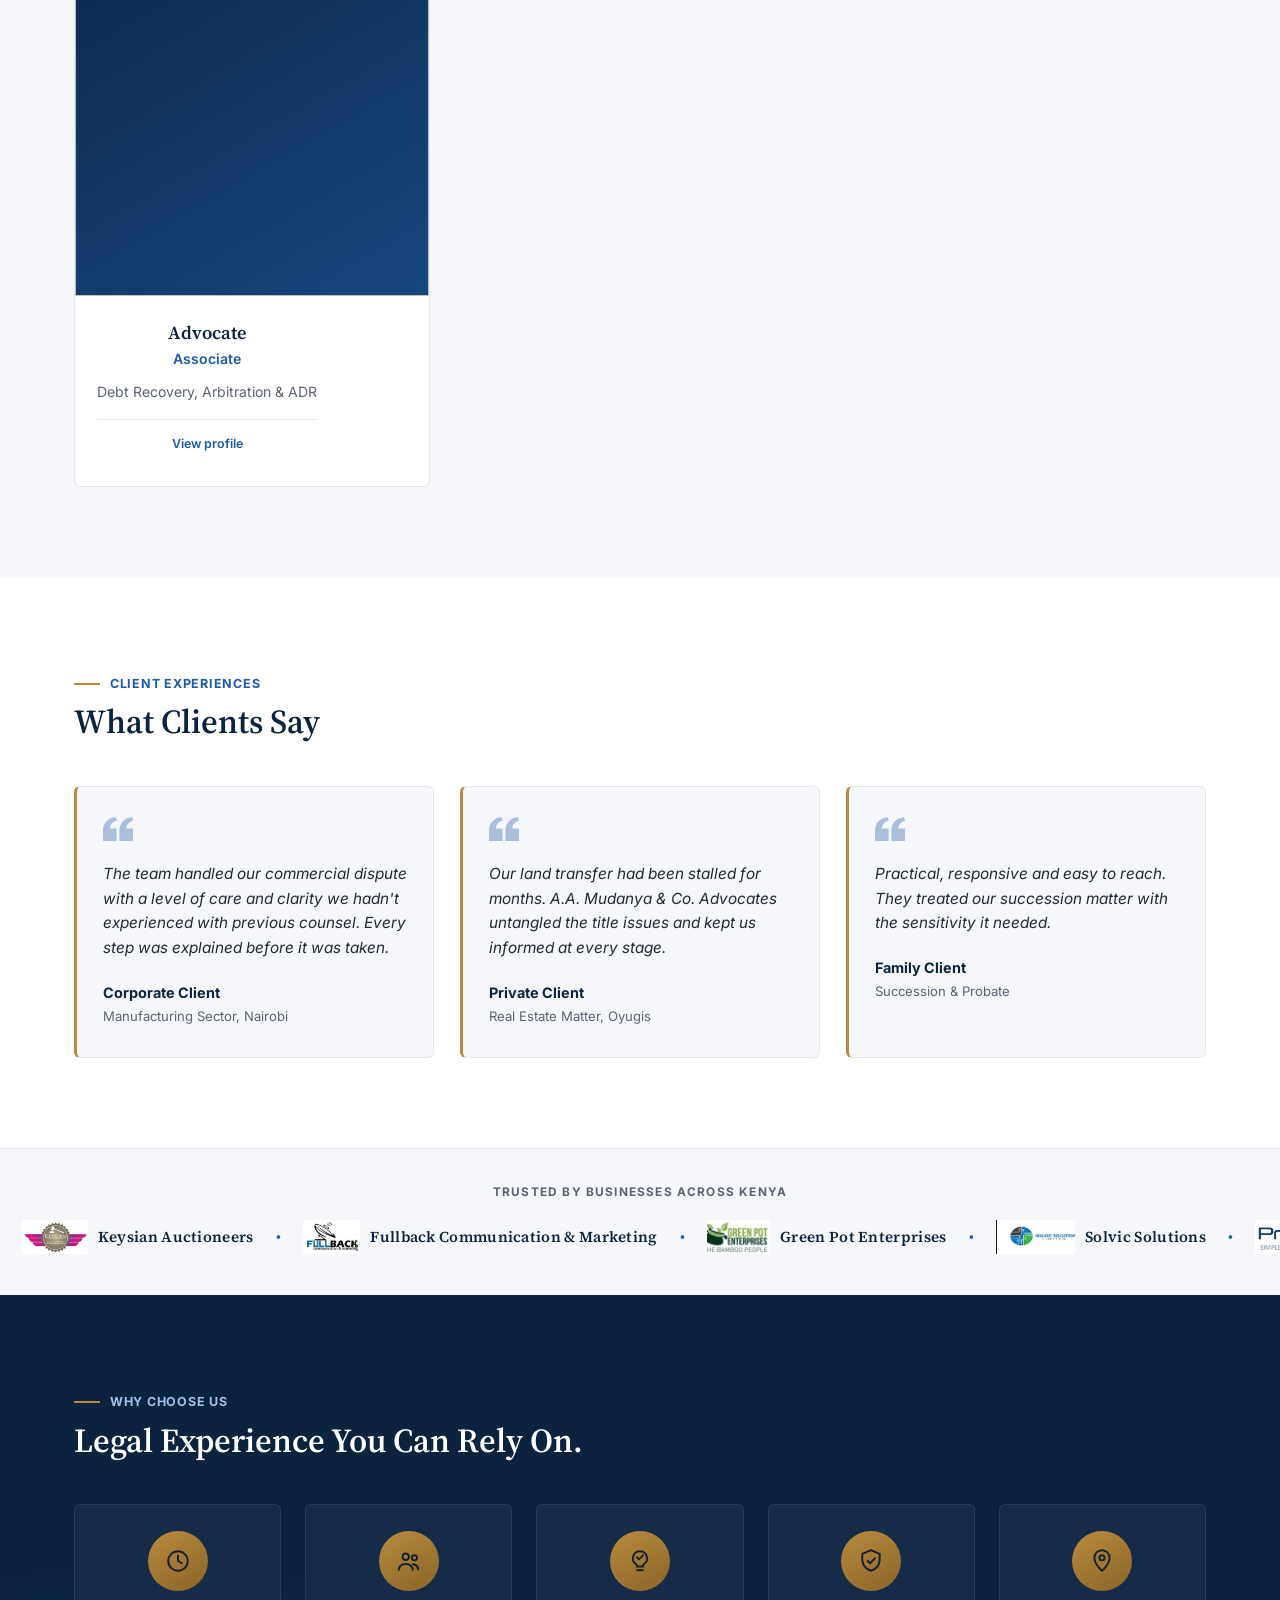
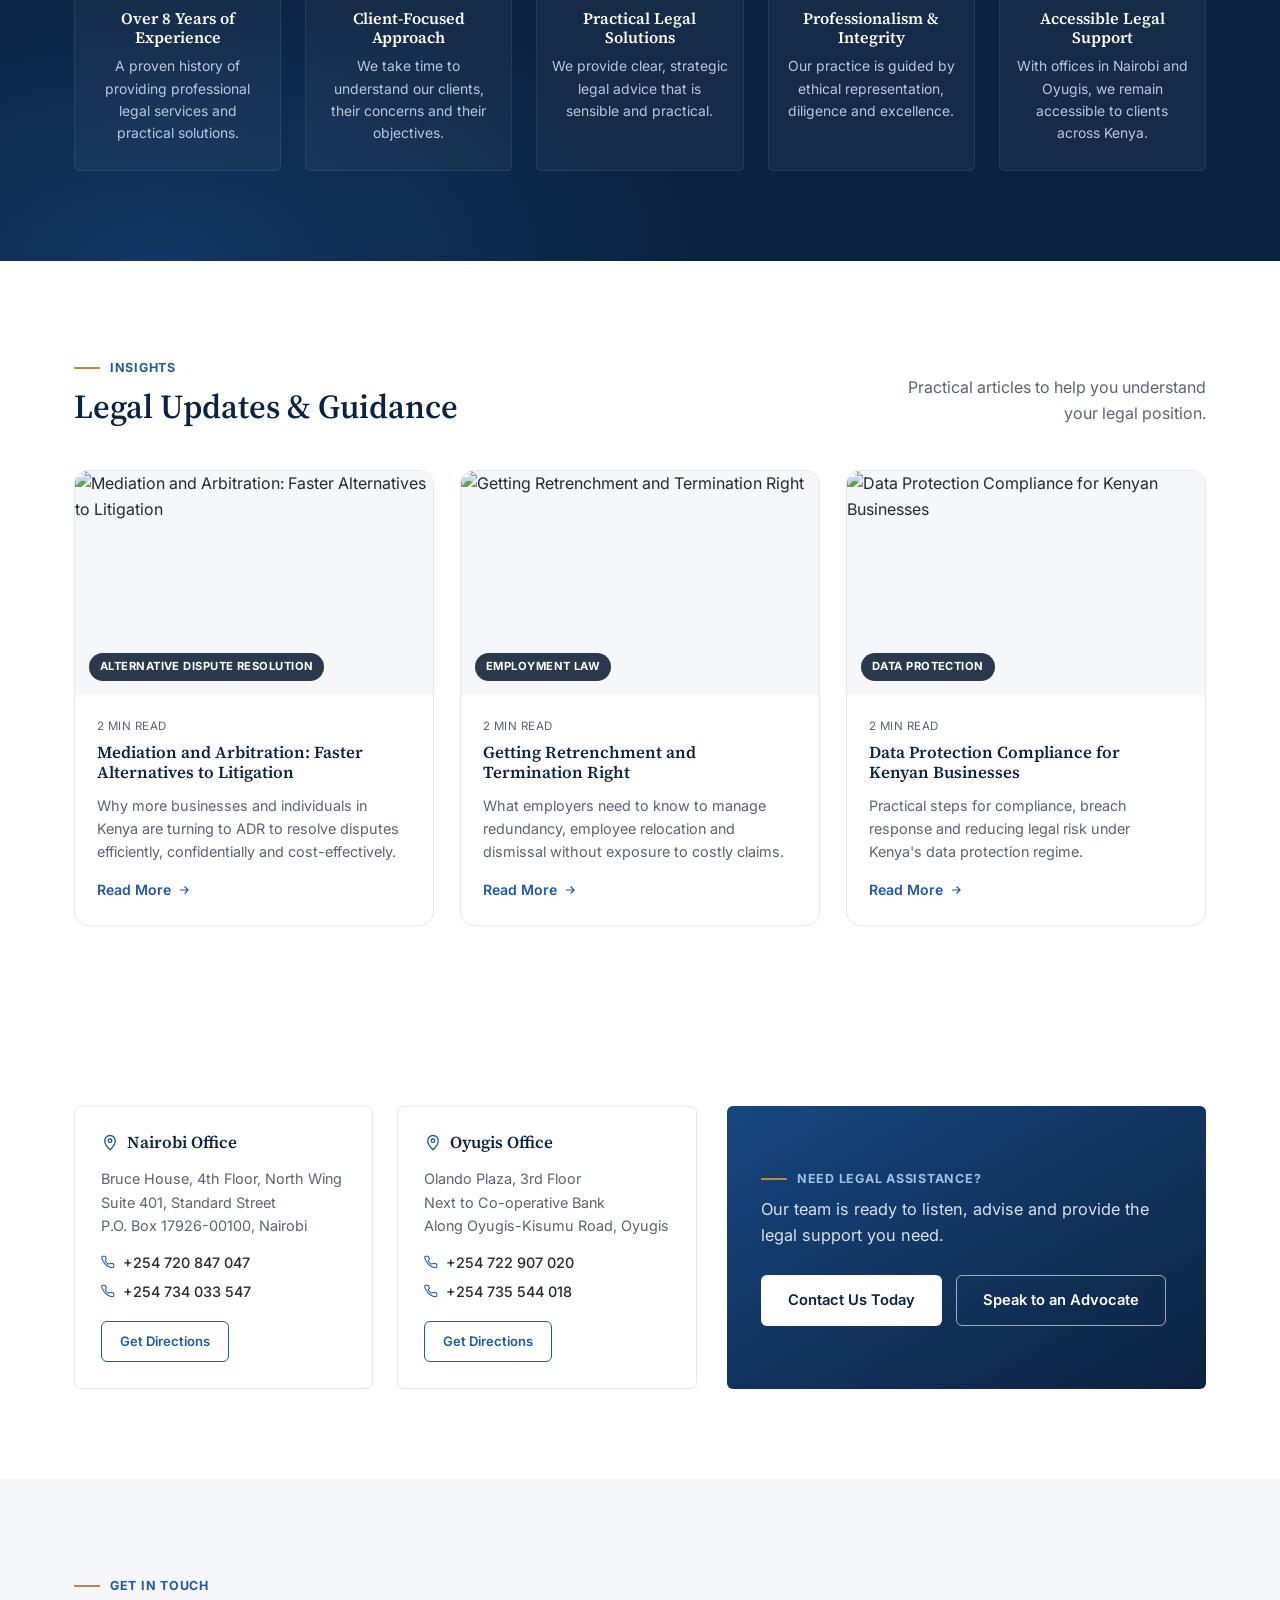
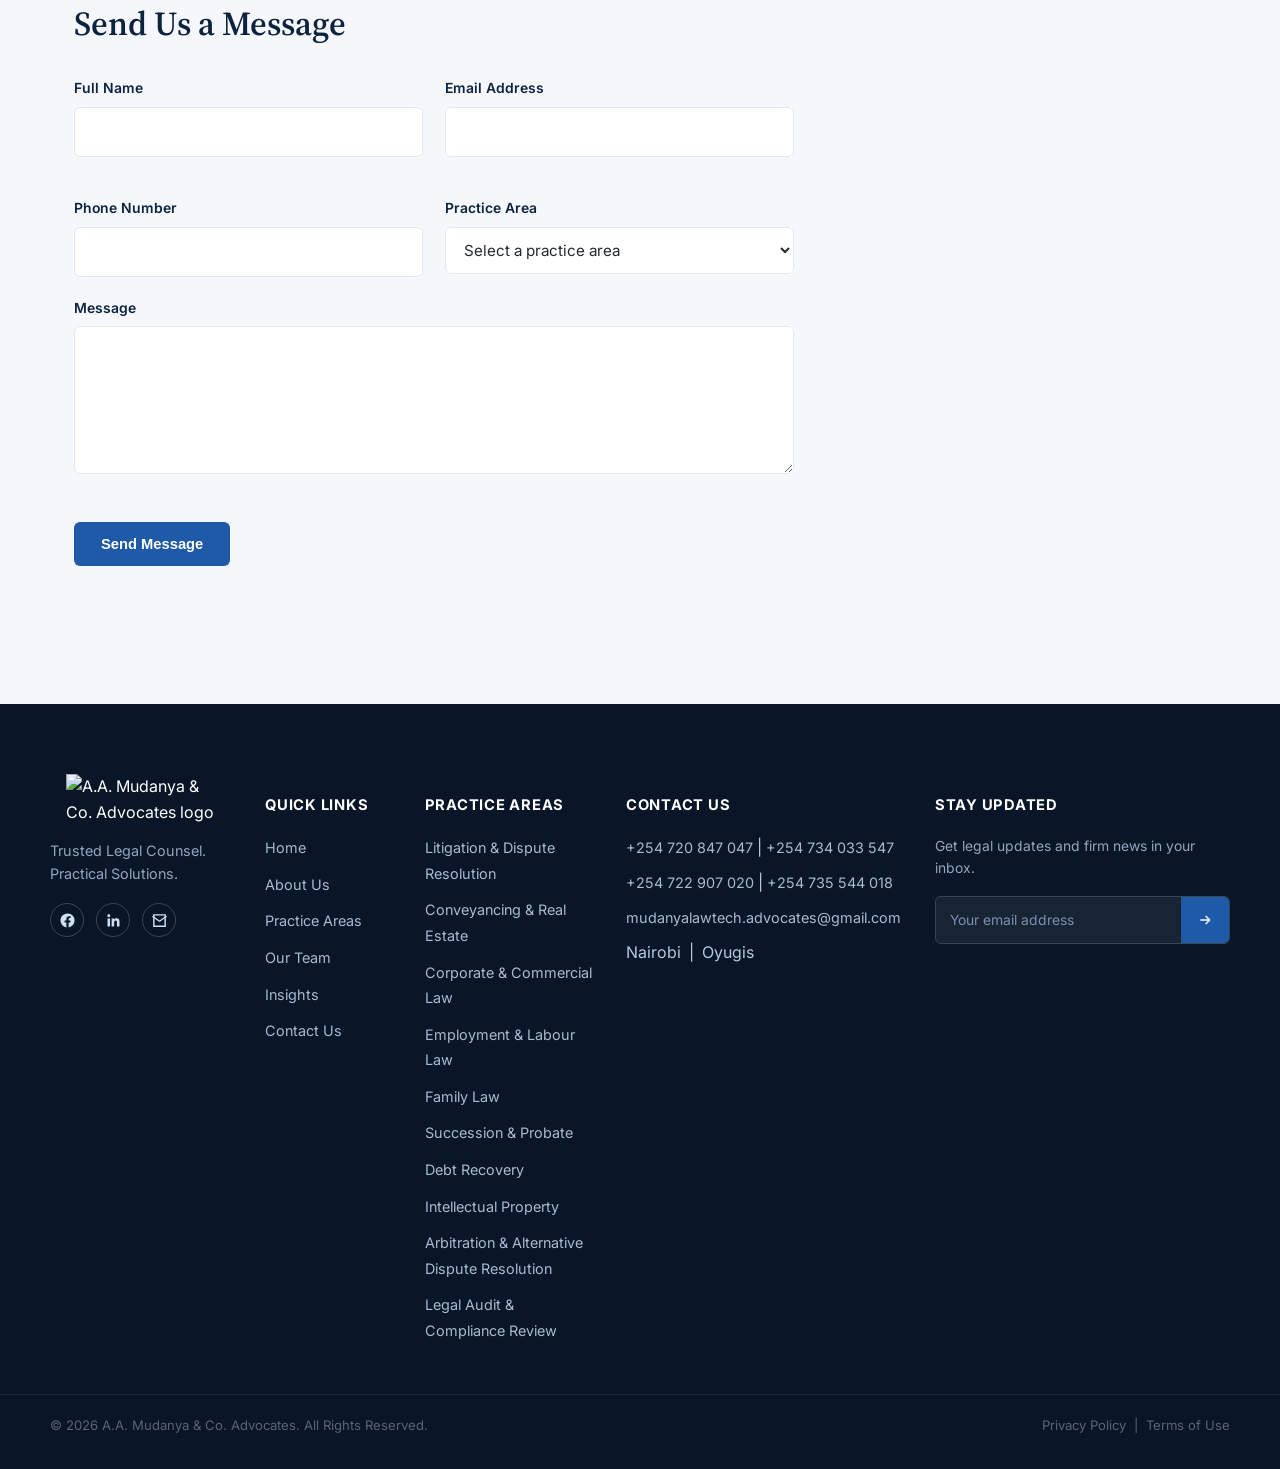
==== commit 1755f6d9: "Add files via upload" ====
--- a/index.html
+++ b/index.html
@@ -193,28 +193,7 @@
 <div class="clients-strip">
   <p class="clients-strip-label">Trusted by businesses across Kenya</p>
   <div class="marquee-strip marquee-strip-light">
-    <div class="marquee-track marquee-track-logos">
-      <span class="client-item"><img src="keysian.png" alt="Keysian Auctioneers" loading="lazy"><span>Keysian Auctioneers</span></span><span class="dot">•</span>
-      <span class="client-item"><img src="fullback.png" alt="Fullback Communication & Marketing" loading="lazy"><span>Fullback Communication &amp; Marketing</span></span><span class="dot">•</span>
-      <span class="client-item"><img src="greenpot.png" alt="Green Pot Enterprises" loading="lazy"><span>Green Pot Enterprises</span></span><span class="dot">•</span>
-      <span class="client-item"><img src="solvic.png" alt="Solvic Solutions" loading="lazy"><span>Solvic Solutions</span></span><span class="dot">•</span>
-      <span class="client-item"><img src="prosolar.png" alt="ProSolar" loading="lazy"><span>ProSolar</span></span><span class="dot">•</span>
-      <span class="client-item"><img src="meridian.png" alt="Meridian Acceptances" loading="lazy"><span>Meridian Acceptances</span></span><span class="dot">•</span>
-      <span class="client-item"><img src="blueriver.png" alt="Blue River Technology Solutions" loading="lazy"><span>Blue River Technology Solutions</span></span><span class="dot">•</span>
-      <span class="client-item"><img src="ojowa.png" alt="Ojowa Empire" loading="lazy"><span>Ojowa Empire</span></span><span class="dot">•</span>
-      <span class="client-item"><img src="kbf.png" alt="Kenya Basketball Federation" loading="lazy"><span>Kenya Basketball Federation</span></span><span class="dot">•</span>
-      <span class="client-item client-item-text">Rehema Holdings</span><span class="dot">•</span>
-      <span class="client-item"><img src="keysian.png" alt="Keysian Auctioneers" loading="lazy"><span>Keysian Auctioneers</span></span><span class="dot">•</span>
-      <span class="client-item"><img src="fullback.png" alt="Fullback Communication & Marketing" loading="lazy"><span>Fullback Communication &amp; Marketing</span></span><span class="dot">•</span>
-      <span class="client-item"><img src="greenpot.png" alt="Green Pot Enterprises" loading="lazy"><span>Green Pot Enterprises</span></span><span class="dot">•</span>
-      <span class="client-item"><img src="solvic.png" alt="Solvic Solutions" loading="lazy"><span>Solvic Solutions</span></span><span class="dot">•</span>
-      <span class="client-item"><img src="prosolar.png" alt="ProSolar" loading="lazy"><span>ProSolar</span></span><span class="dot">•</span>
-      <span class="client-item"><img src="meridian.png" alt="Meridian Acceptances" loading="lazy"><span>Meridian Acceptances</span></span><span class="dot">•</span>
-      <span class="client-item"><img src="blueriver.png" alt="Blue River Technology Solutions" loading="lazy"><span>Blue River Technology Solutions</span></span><span class="dot">•</span>
-      <span class="client-item"><img src="ojowa.png" alt="Ojowa Empire" loading="lazy"><span>Ojowa Empire</span></span><span class="dot">•</span>
-      <span class="client-item"><img src="kbf.png" alt="Kenya Basketball Federation" loading="lazy"><span>Kenya Basketball Federation</span></span><span class="dot">•</span>
-      <span class="client-item client-item-text">Rehema Holdings</span><span class="dot">•</span>
-    </div>
+    <div class="marquee-track marquee-track-logos" id="clientsTrack"></div>
   </div>
 </div>
 
@@ -425,7 +404,11 @@
   <svg width="16" height="16" viewBox="0 0 24 24" fill="none" stroke="currentColor" stroke-width="2"><path d="M12 19V5M5 12l7-7 7 7"/></svg>
 </button>
 
+<script src="https://www.gstatic.com/firebasejs/10.13.2/firebase-app-compat.js"></script>
+<script src="https://www.gstatic.com/firebasejs/10.13.2/firebase-database-compat.js"></script>
+<script src="firebase-init.js"></script>
 <script src="data.js"></script>
+<script src="content-loader.js"></script>
 <script src="script.js"></script>
 
 <!-- Appointment Modal --> 
